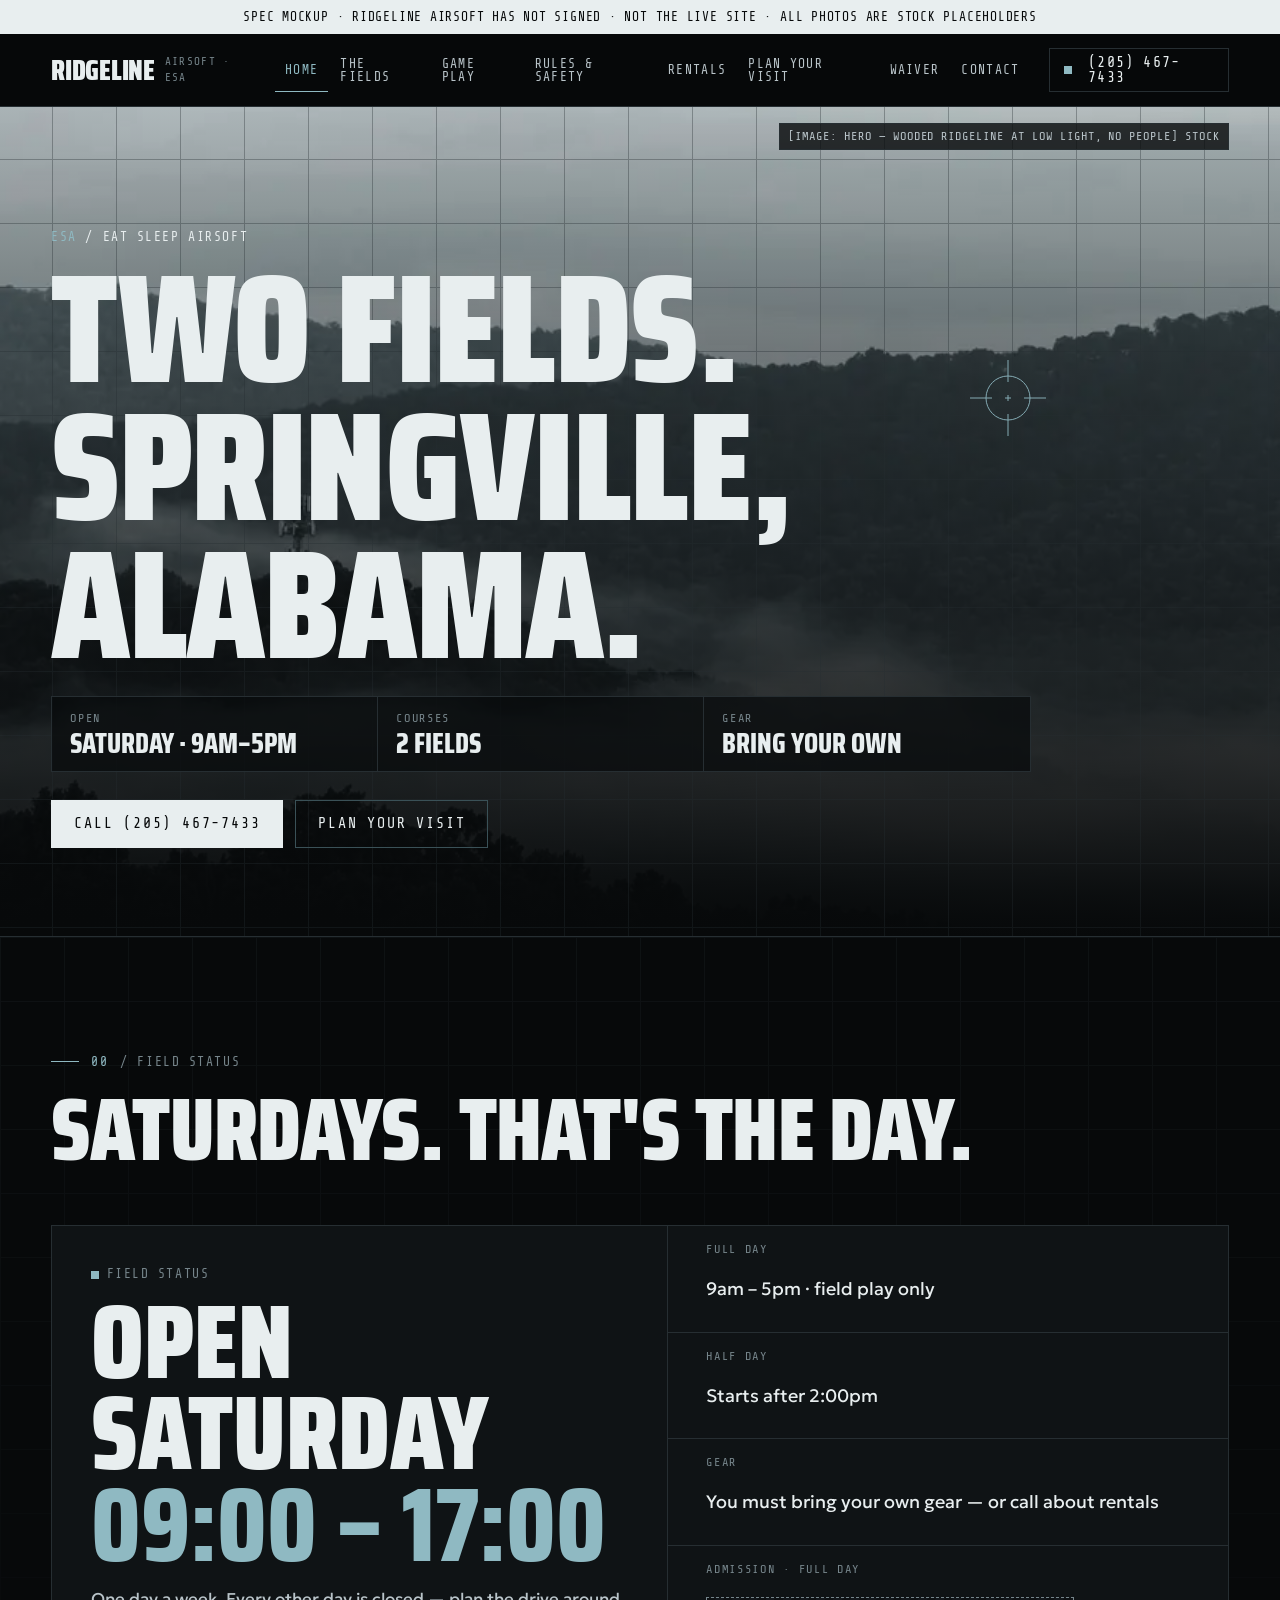
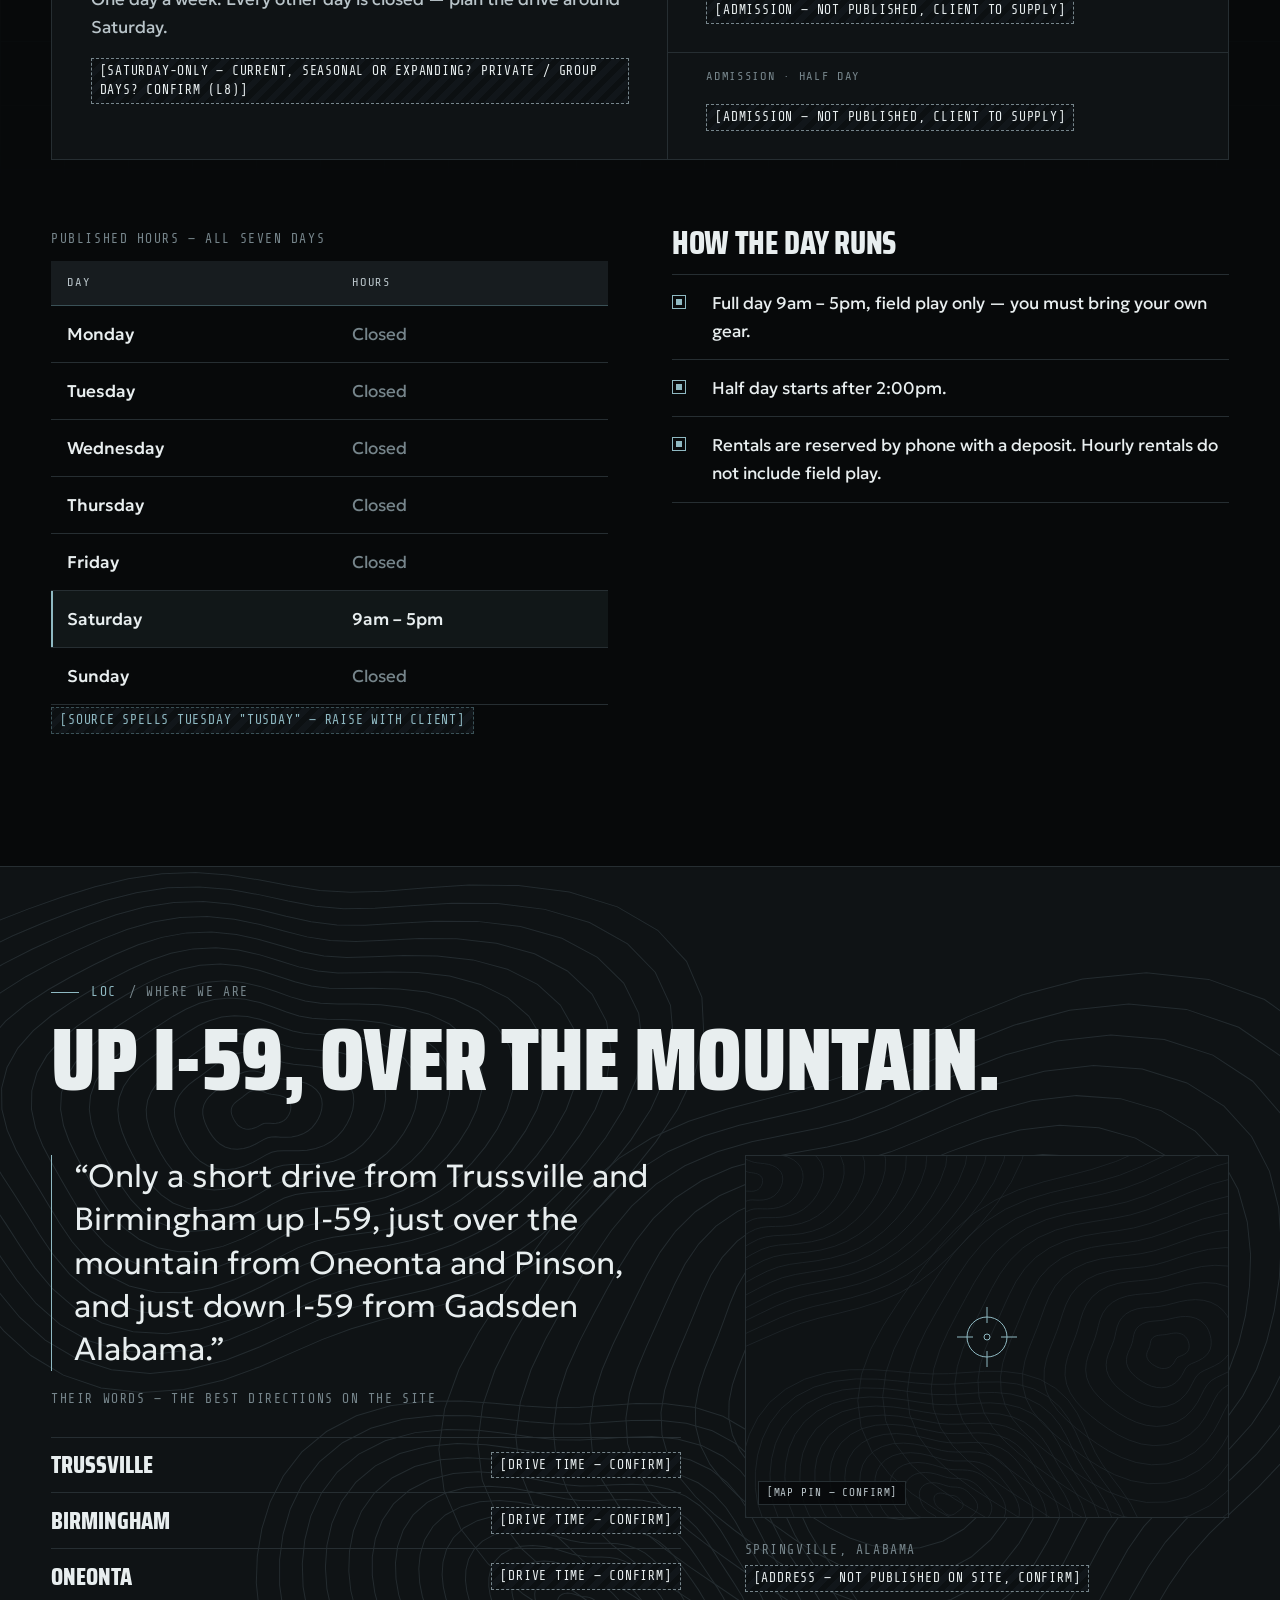
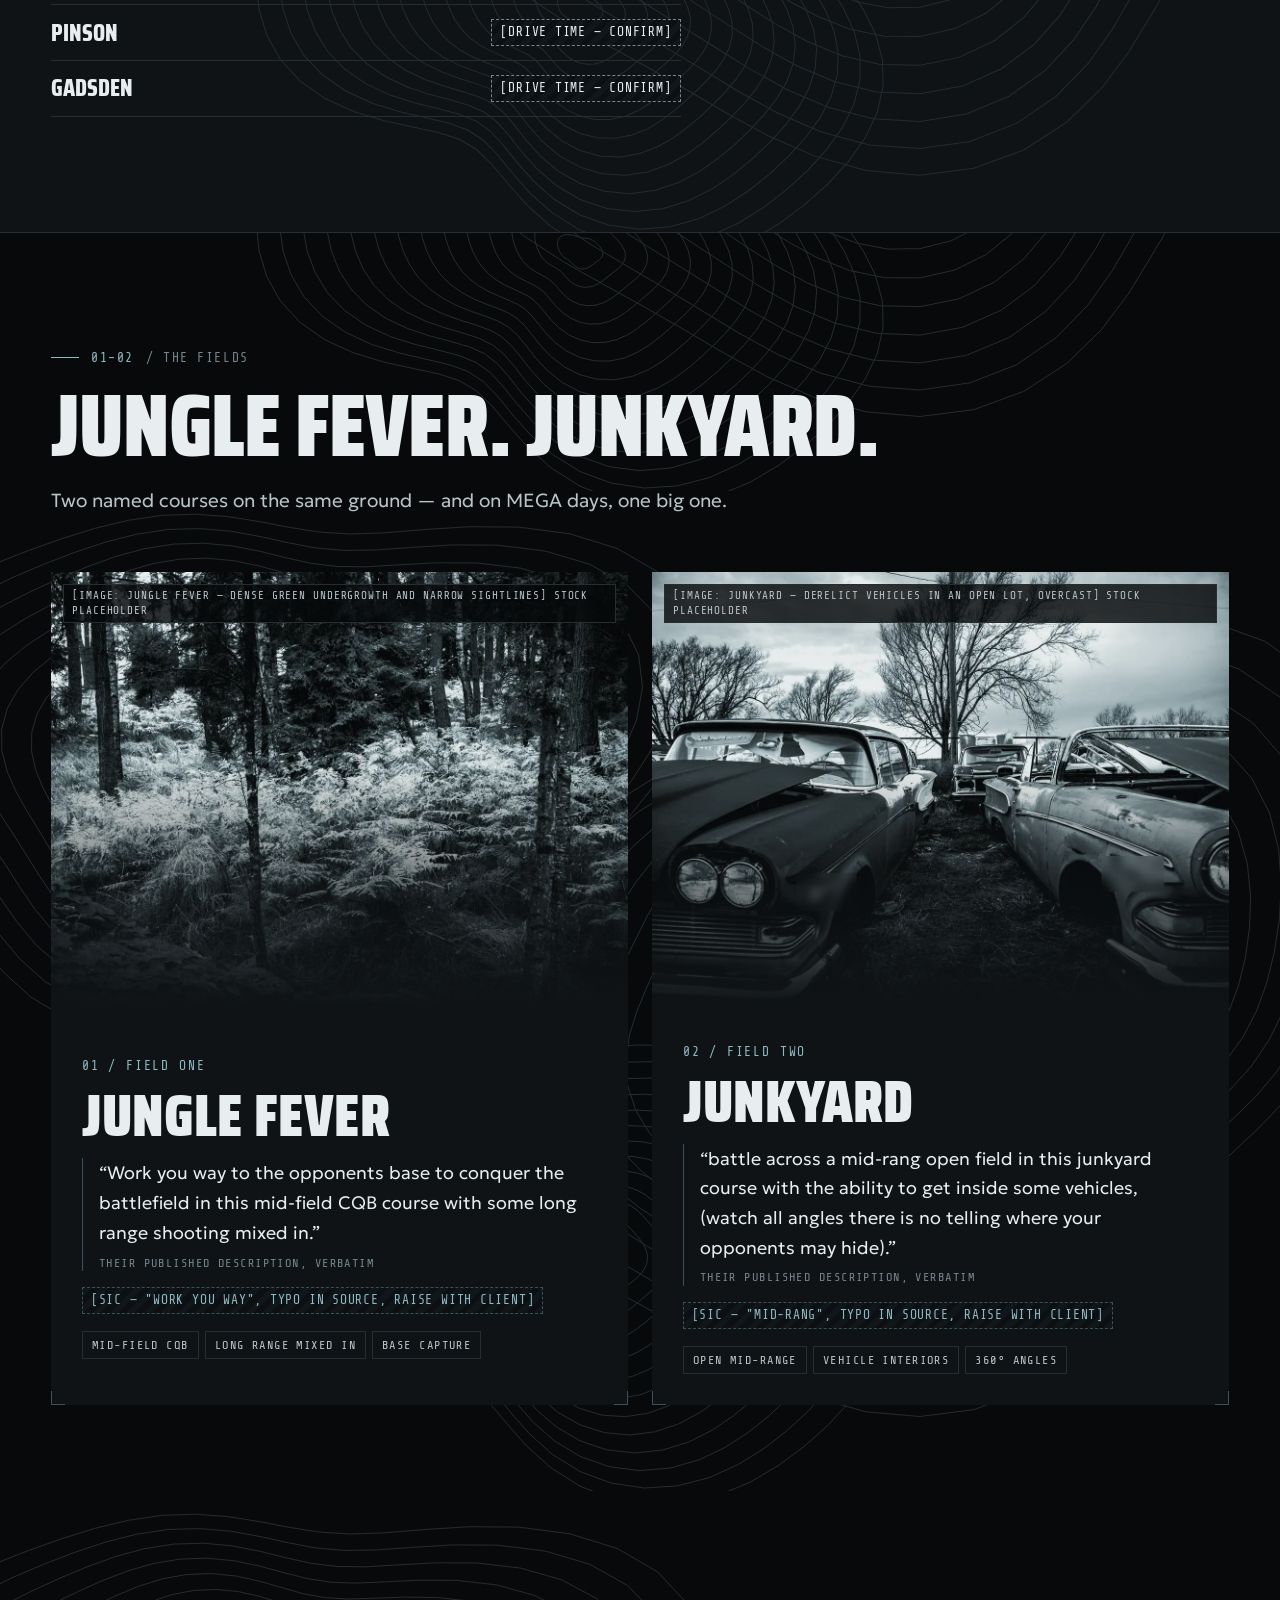
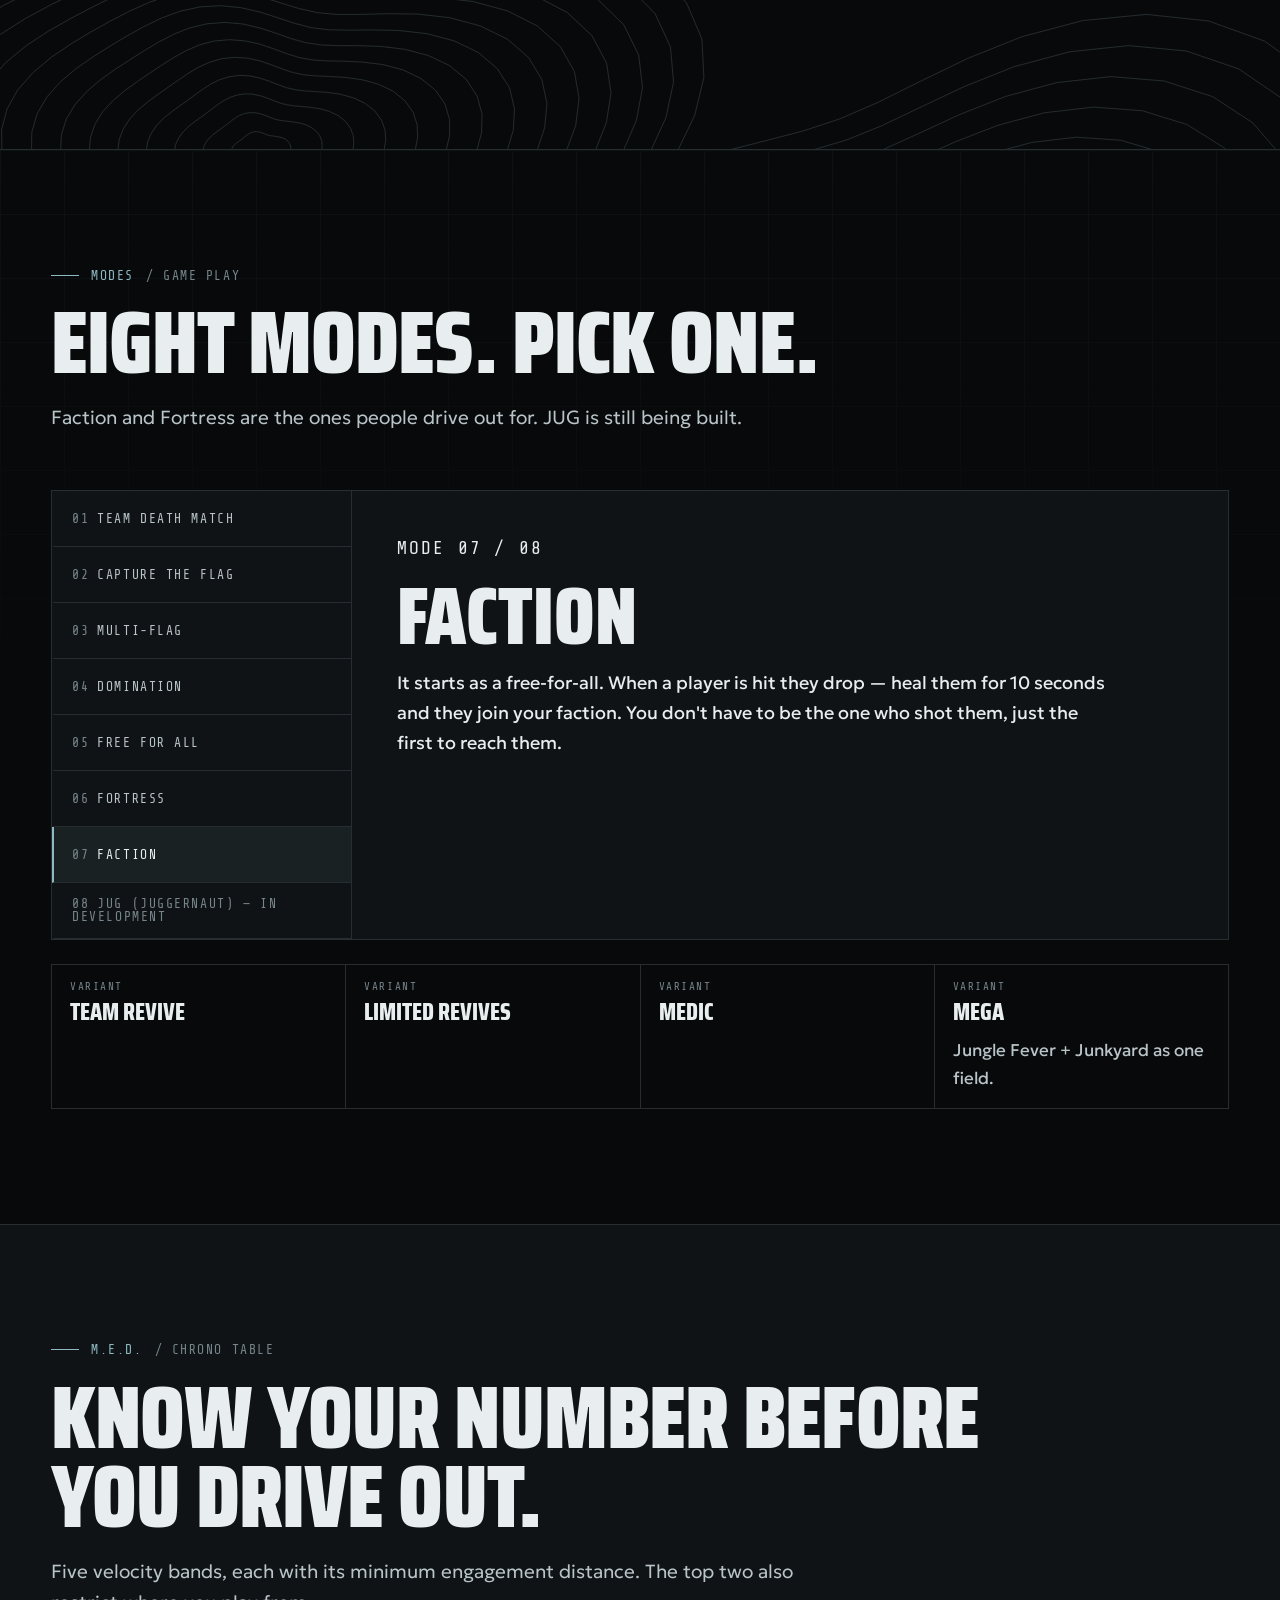
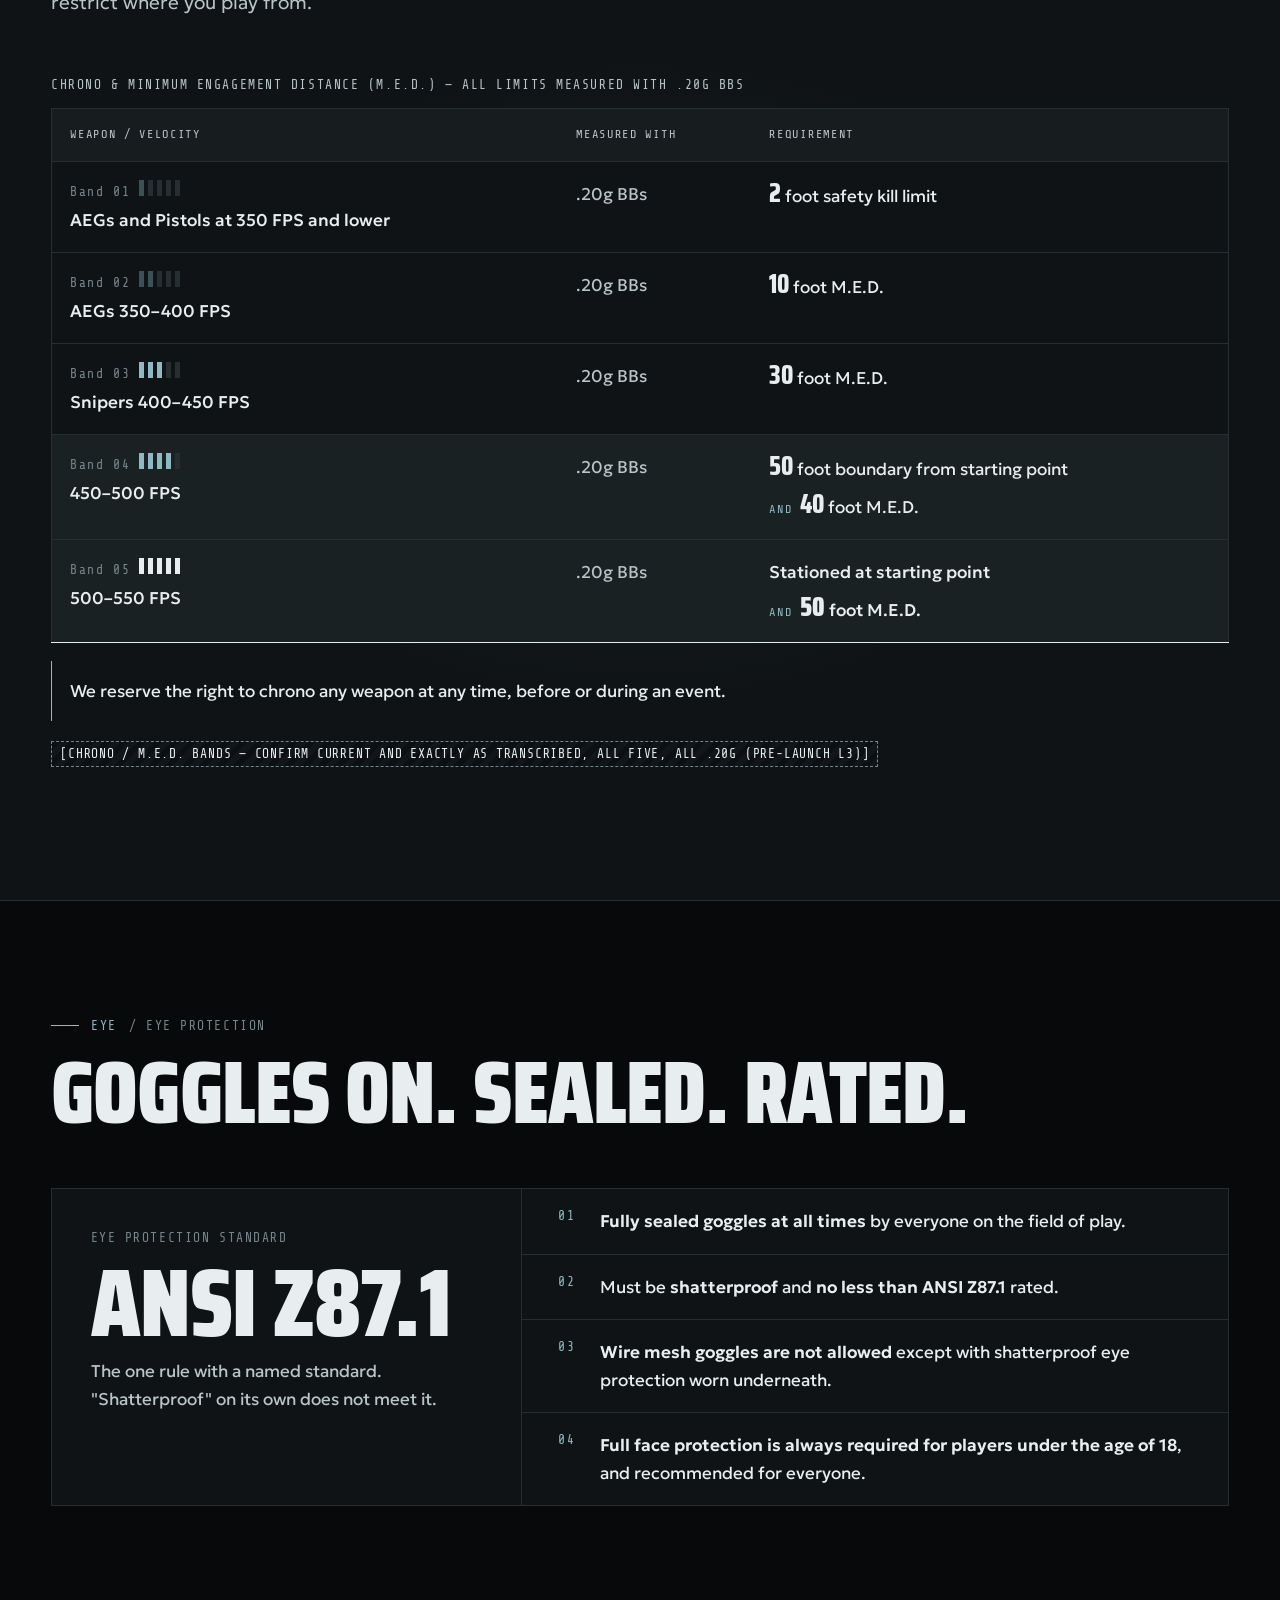
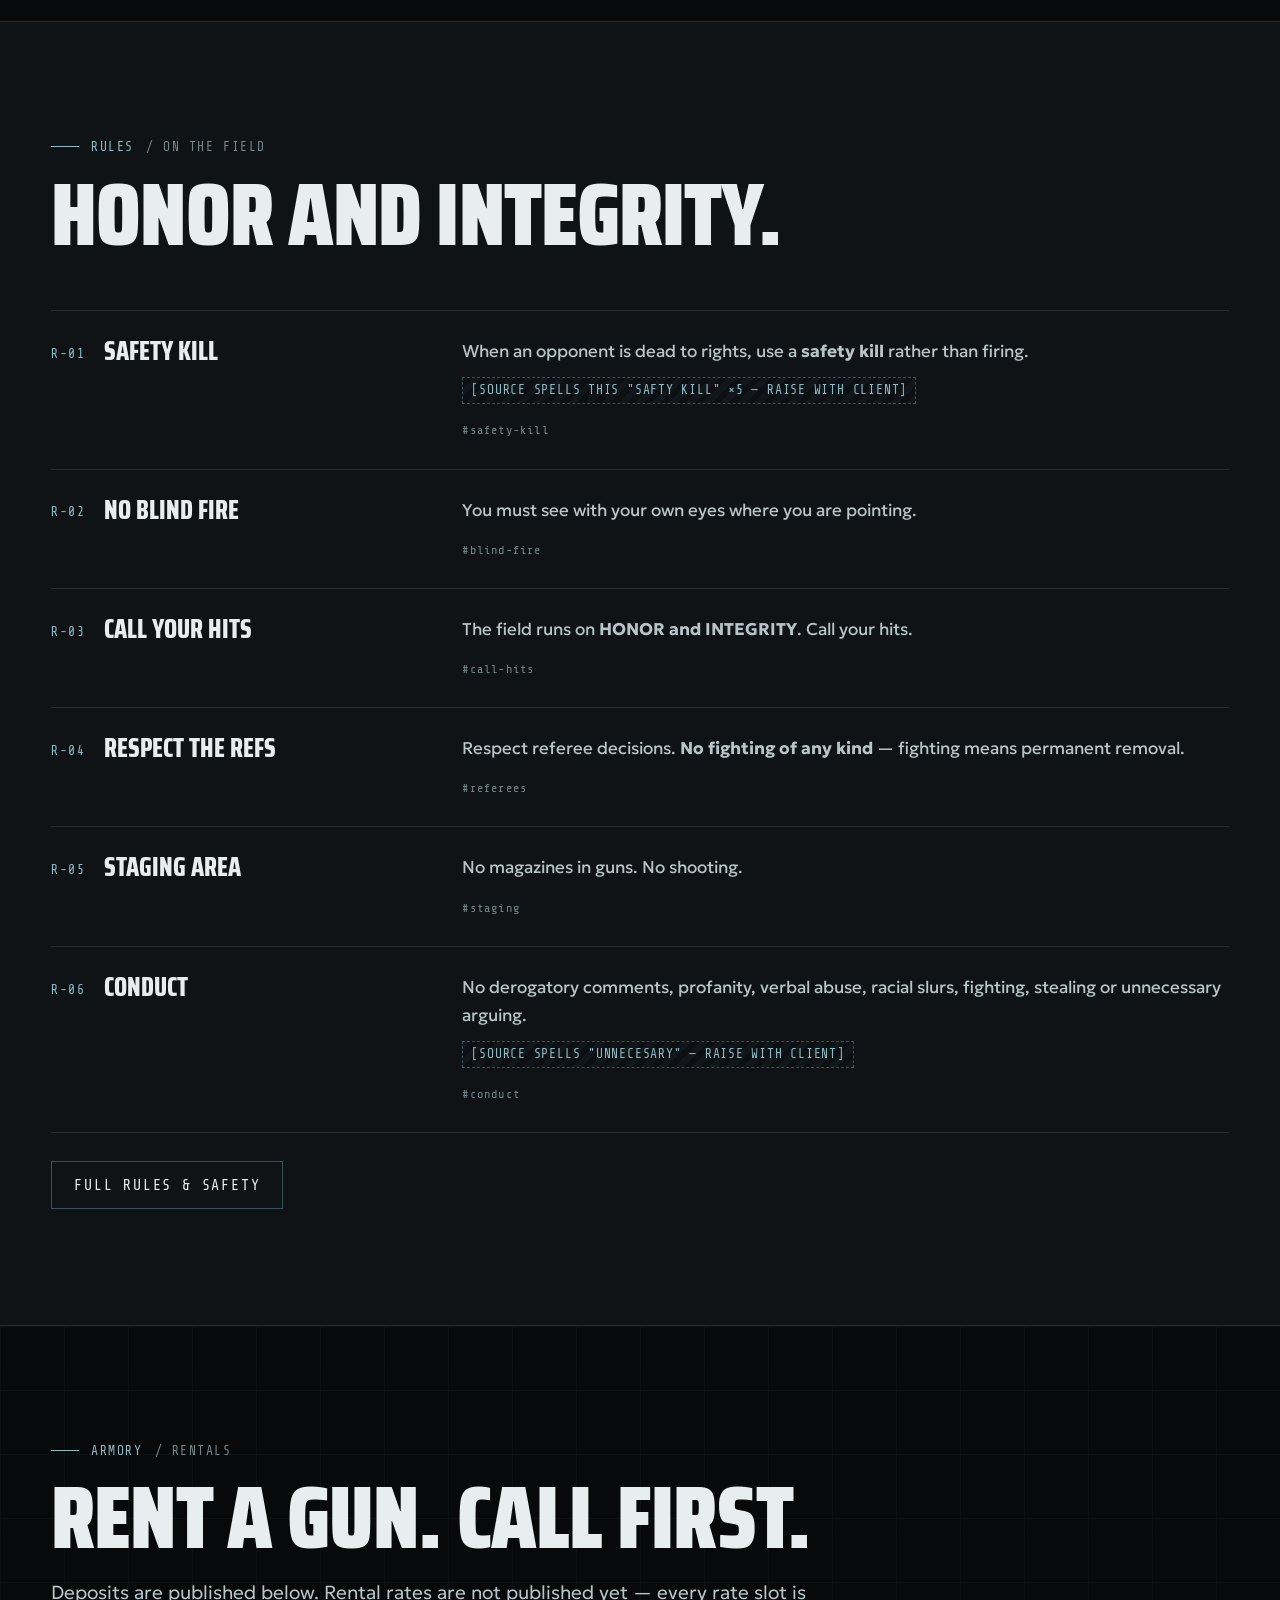
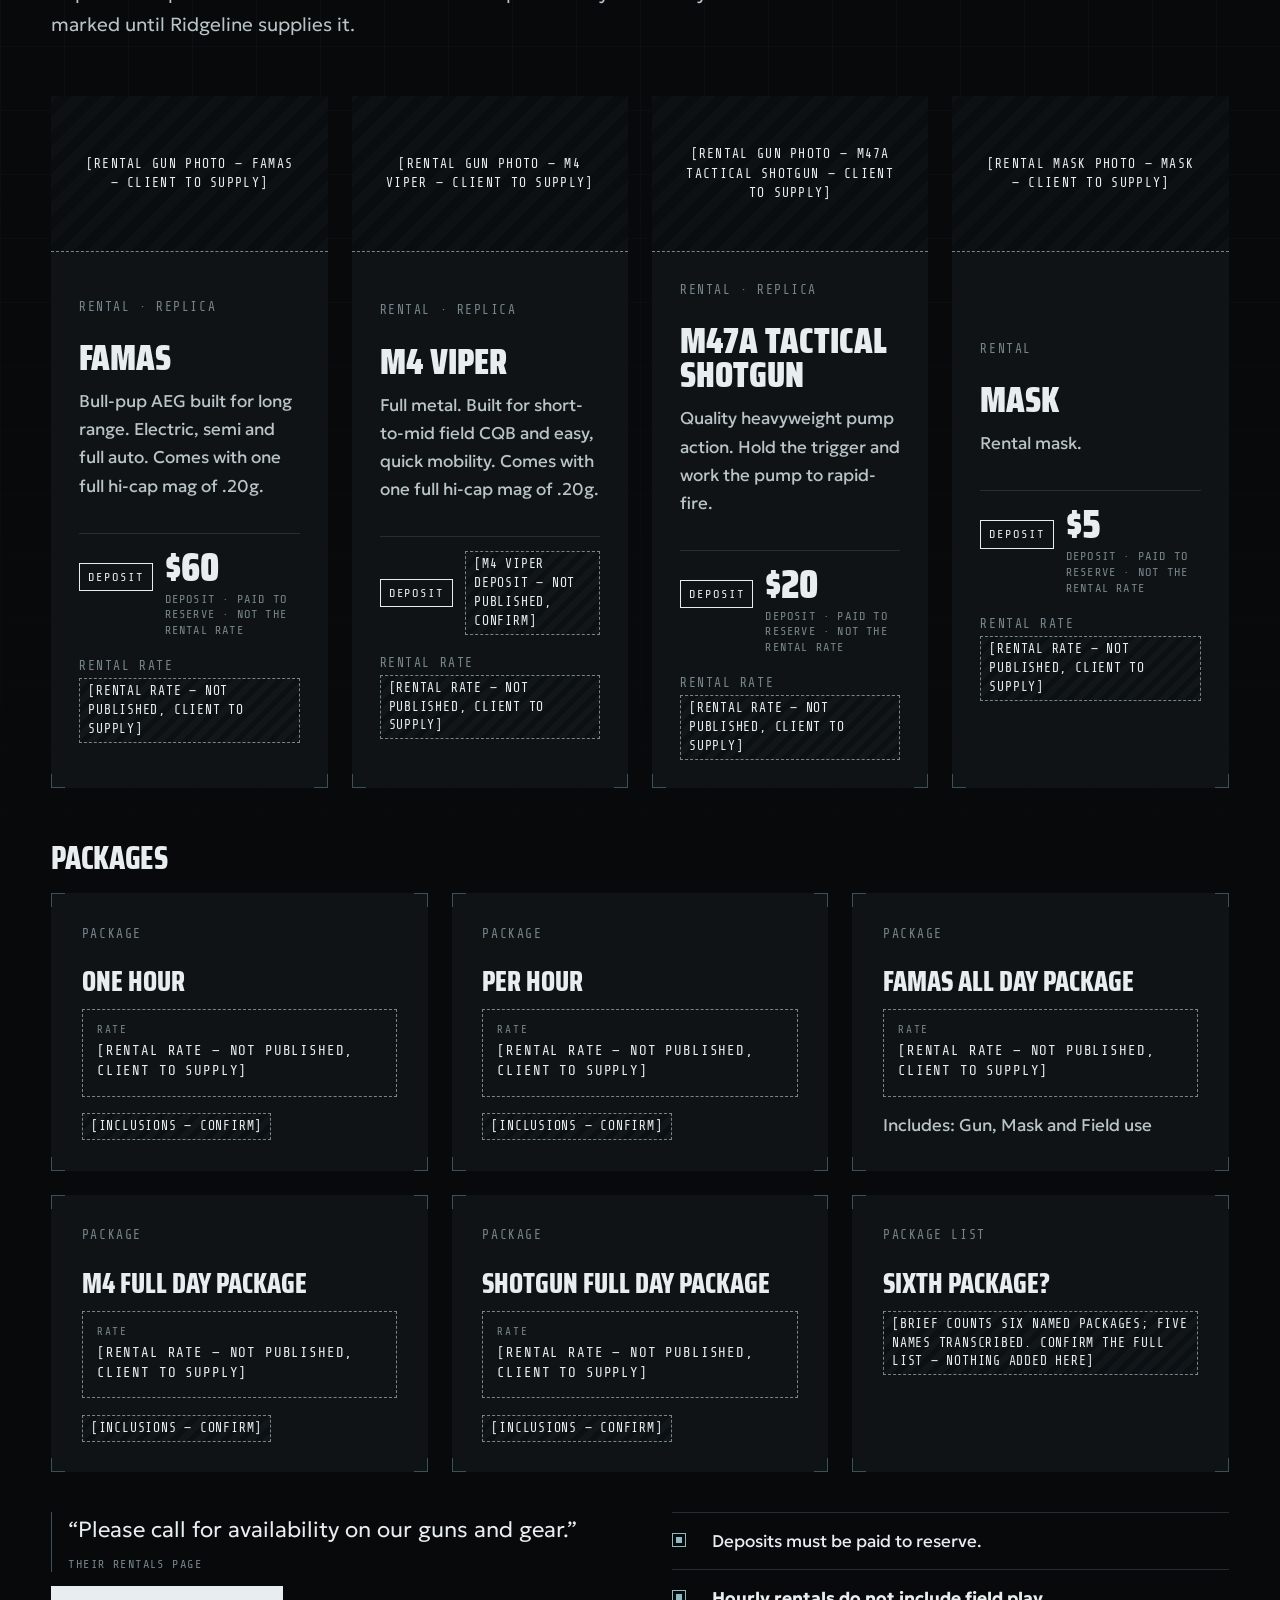
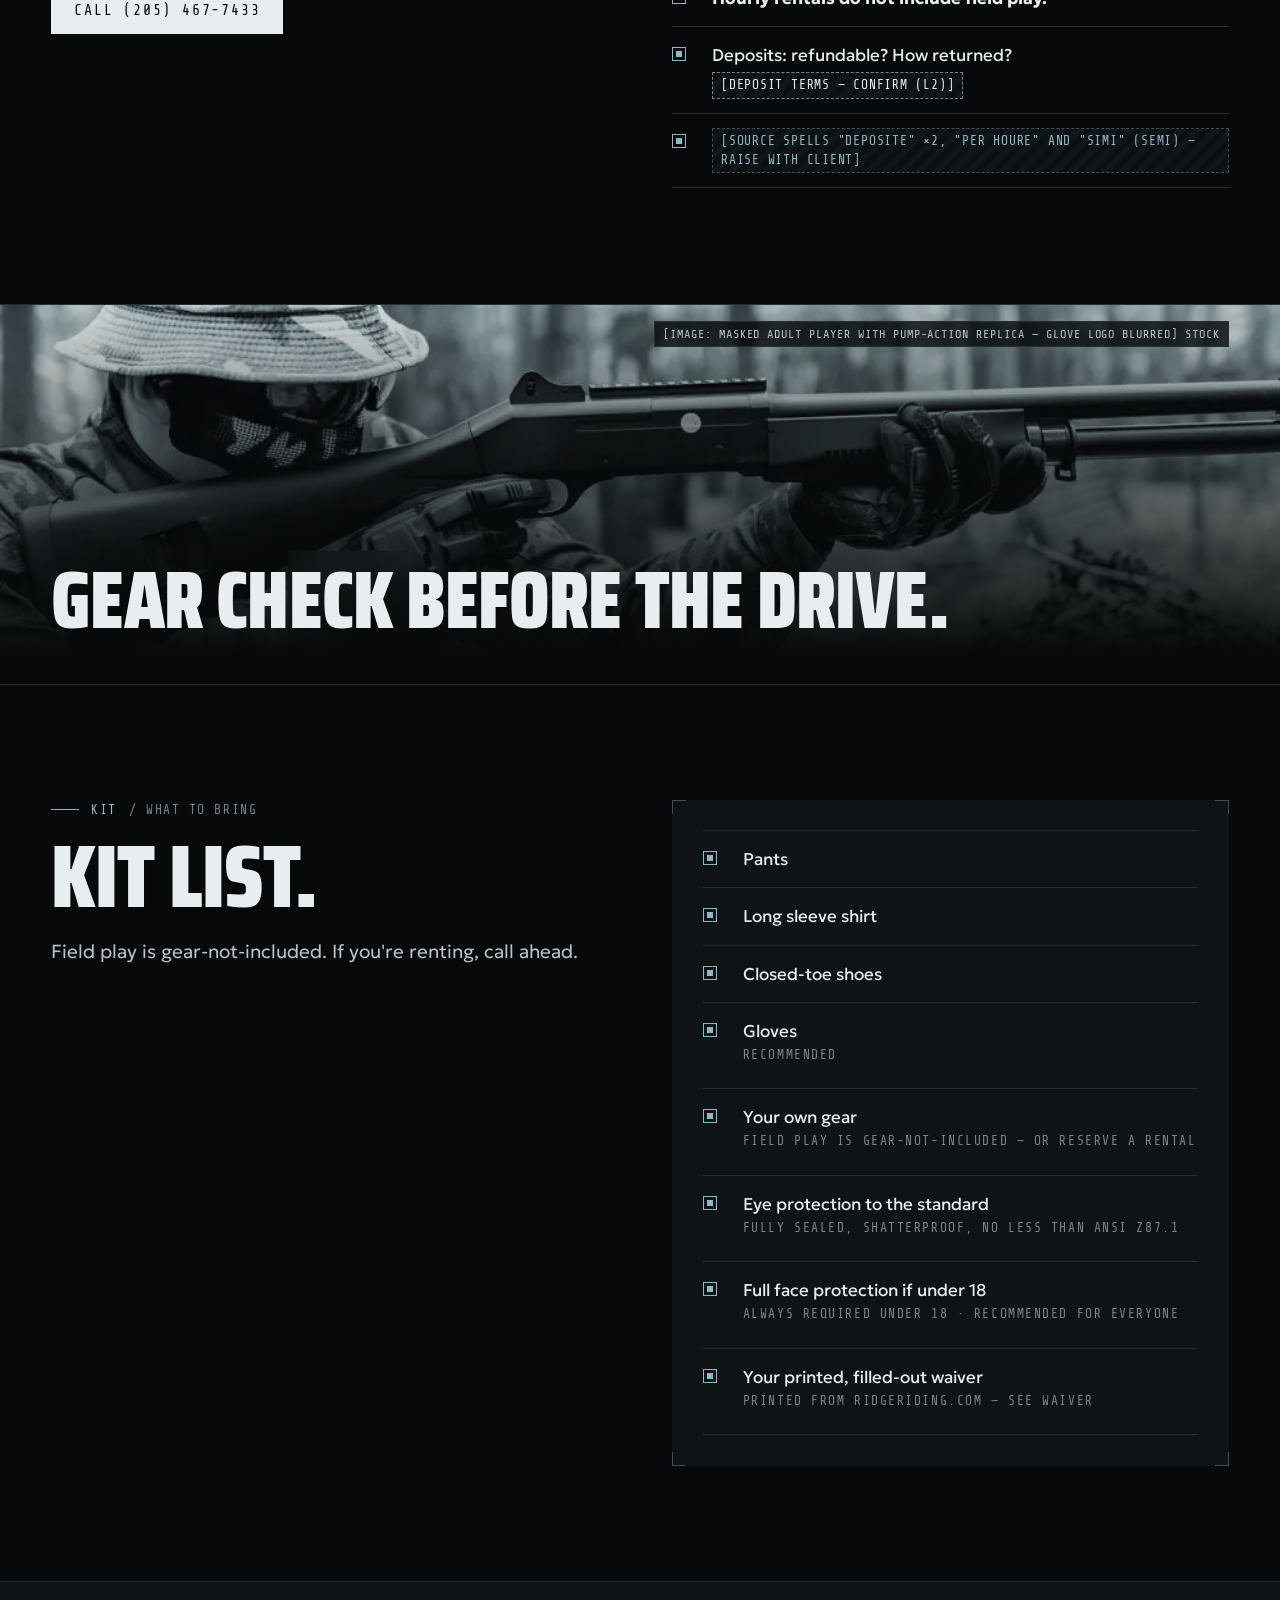
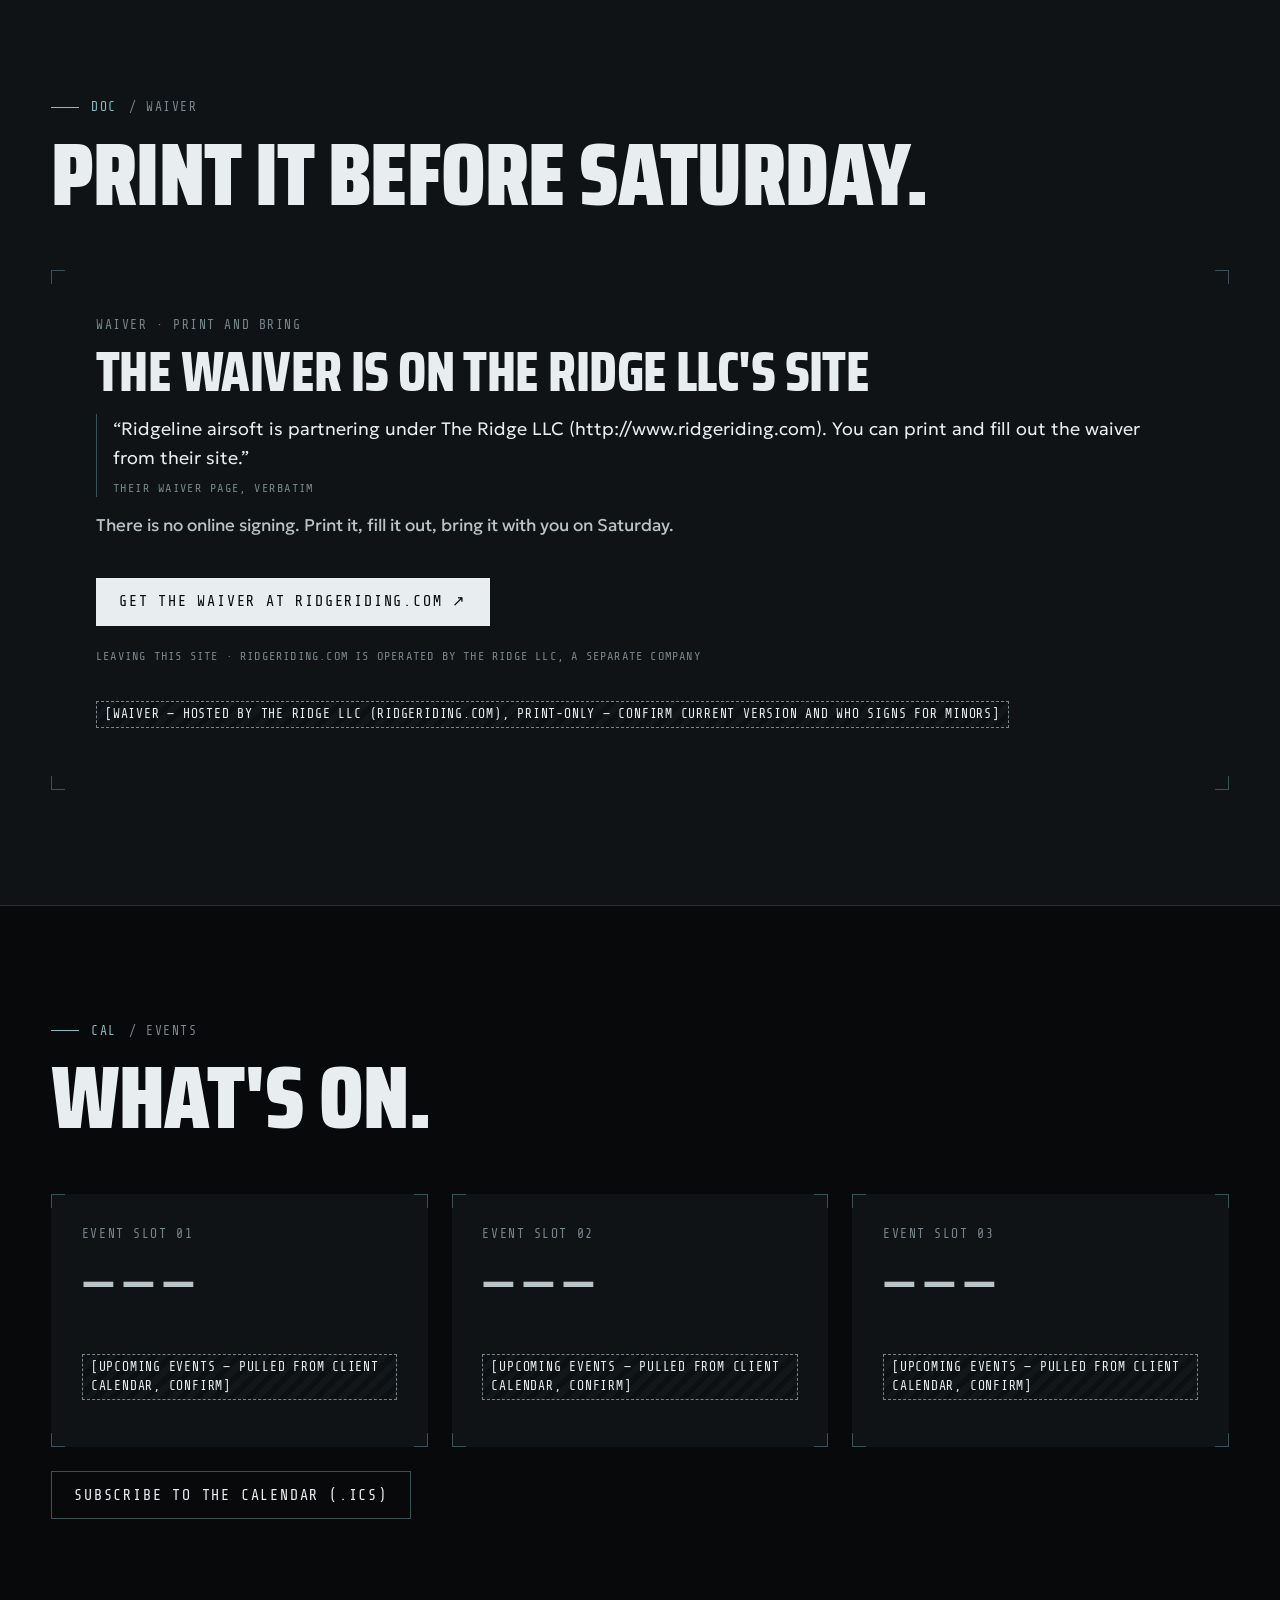
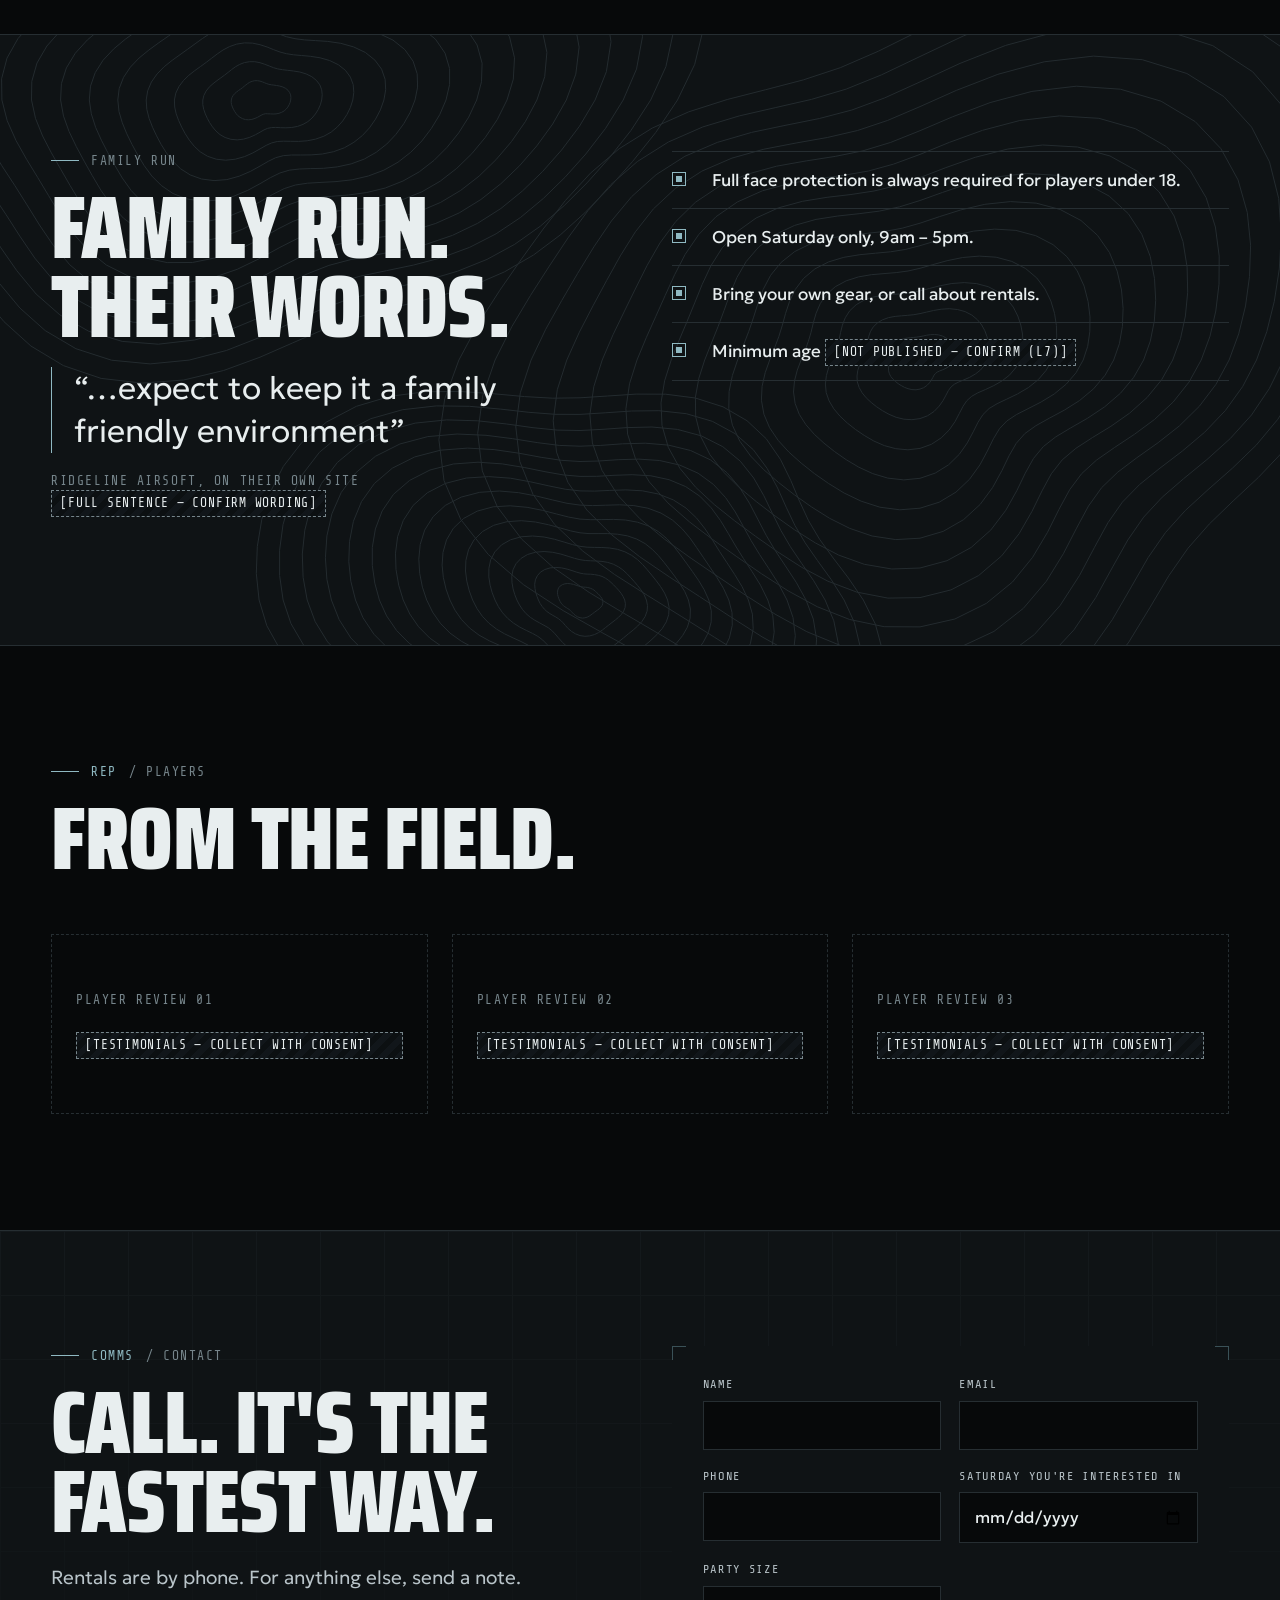
==== index.html @ 370eb12a "Publish spec mockup preview (site files only)" ====
<!doctype html>
<html lang="en">
<head>
<meta charset="utf-8">
<meta name="viewport" content="width=device-width, initial-scale=1">
<title>Ridgeline Airsoft | Outdoor Airsoft Field in Springville, AL — near Trussville, Birmingham &amp; Gadsden</title>
<meta name="description" content="Two outdoor airsoft fields in Springville, Alabama — Jungle Fever and Junkyard. Open Saturdays 9am–5pm. Bring your own gear or call about rentals.">
<meta name="robots" content="noindex, nofollow">
<meta name="theme-color" content="#07090A">
<link rel="icon" href="assets/favicon.svg" type="image/svg+xml">
<link rel="preconnect" href="https://fonts.googleapis.com">
<link rel="preconnect" href="https://fonts.gstatic.com" crossorigin>
<link href="https://fonts.googleapis.com/css2?family=Geologica:wght@300;400;500;600&family=Saira+Condensed:wght@800;900&family=Share+Tech+Mono&display=swap" rel="stylesheet">
<link rel="stylesheet" href="styles.css">
<script type="application/ld+json">{"@context":"https://schema.org","@type":"SportsActivityLocation","name":"Ridgeline Airsoft","slogan":"Eat Sleep Airsoft","telephone":"+1-205-467-7433","address":{"@type":"PostalAddress","addressLocality":"Springville","addressRegion":"AL","addressCountry":"US"},"openingHoursSpecification":[{"@type":"OpeningHoursSpecification","dayOfWeek":"Saturday","opens":"09:00","closes":"17:00"}]}</script>
</head>
<body>
<a class="skip" href="#main">Skip to content</a>
<div class="mock-ribbon">Spec mockup · Ridgeline Airsoft has not signed · not the live site · all photos are stock placeholders</div>
<header class="site-head">
  <div class="wrap">
    <a class="brand" href="index.html" aria-label="Ridgeline Airsoft home"><span class="display">Ridgeline</span><span class="mono">Airsoft · ESA</span></a>
    <button class="menu-btn" aria-expanded="false" aria-controls="site-nav">Menu</button>
    <nav class="nav" id="site-nav" aria-label="Main">
      <ul><li><a href="index.html" aria-current="page">Home</a></li><li><a href="fields.html">The Fields</a></li><li><a href="game-play.html">Game Play</a></li><li><a href="rules.html">Rules &amp; Safety</a></li><li><a href="rentals.html">Rentals</a></li><li><a href="plan-your-visit.html">Plan Your Visit</a></li><li><a href="waiver.html">Waiver</a></li><li><a href="contact.html">Contact</a></li></ul>
    </nav>
    <a class="head-call" href="tel:+12054677433"><span class="pulse-dot" aria-hidden="true"></span>(205) 467-7433</a>
  </div>
</header>
<main id="main">

<section class="hero" aria-labelledby="hero-h">
  <picture>
    <source media="(max-width: 699px)" srcset="assets/img/PLACEHOLDER-hero-ridgeline-mobile.webp" width="900" height="1200">
    <img src="assets/img/PLACEHOLDER-hero-ridgeline.webp" alt="Forested ridgelines layered in low fog, graded cold and near-monochrome" width="1920" height="1080" fetchpriority="high">
  </picture>
  <div class="grid-overlay" aria-hidden="true"></div>
  <svg class="reticle" viewBox="0 0 84 84" aria-hidden="true" fill="none" stroke="currentColor" stroke-width="1"><circle cx="42" cy="42" r="22"/><path d="M42 4v22M42 58v22M4 42h22M58 42h22"/><path d="M42 39v6M39 42h6"/></svg>
  <span class="img-label">[IMAGE: hero — wooded ridgeline at low light, no people] stock</span>
  <div class="wrap hero-inner">
    <p class="mono tagline"><b>ESA</b> / Eat Sleep Airsoft</p>
    <h1 class="display" id="hero-h">Two fields. Springville, Alabama.</h1>
    <div class="hud-strip">
      <div><span class="k">Open</span><span class="v">Saturday · 9am–5pm</span></div>
      <div><span class="k">Courses</span><span class="v"><span data-count="2" class="rv">2</span> fields</span></div>
      <div><span class="k">Gear</span><span class="v">Bring your own</span></div>
    </div>
    <div class="btn-row">
      <a class="btn btn--primary" href="tel:+12054677433">Call (205) 467-7433</a>
      <a class="btn btn--ghost" href="plan-your-visit.html">Plan your visit</a>
    </div>
  </div>
</section>

<section class="section section--grid" aria-labelledby="status-h">
  <div class="wrap">
    <div class="sec-head"><p class="eyebrow"><b>00</b> / Field status</p><h2 class="display" id="status-h">Saturdays. That's the day.</h2></div>
    <div class="status brk rv">
  <div class="status-main">
    <p class="mono"><span class="pulse-dot" aria-hidden="true"></span>Field status</p>
    <p class="open">Open Saturday <span>09:00 – 17:00</span></p>
    <p>One day a week. Every other day is closed — plan the drive around Saturday.</p>
    <p><span class="flag ">[SATURDAY-ONLY — CURRENT, SEASONAL OR EXPANDING? PRIVATE / GROUP DAYS? CONFIRM (L8)]</span></p>
  </div>
  <ul class="status-facts">
    <li><span class="k">Full day</span><span class="v">9am – 5pm · field play only</span></li>
    <li><span class="k">Half day</span><span class="v">Starts after 2:00pm</span></li>
    <li><span class="k">Gear</span><span class="v">You must bring your own gear — or call about rentals</span></li>
    <li><span class="k">Admission · full day</span><span class="v"><span class="flag ">[ADMISSION — NOT PUBLISHED, CLIENT TO SUPPLY]</span></span></li>
    <li><span class="k">Admission · half day</span><span class="v"><span class="flag ">[ADMISSION — NOT PUBLISHED, CLIENT TO SUPPLY]</span></span></li>
  </ul>
</div>
    <div class="rule-draw rv" style="margin-top:40px"></div>
    <div class="split"><div><table class="dtable hours">
  <caption>Published hours — all seven days</caption>
  <thead><tr><th scope="col">Day</th><th scope="col">Hours</th></tr></thead>
  <tbody><tr class=""><th scope="row">Monday</th><td class="closed">Closed</td></tr><tr class=""><th scope="row">Tuesday</th><td class="closed">Closed</td></tr><tr class=""><th scope="row">Wednesday</th><td class="closed">Closed</td></tr><tr class=""><th scope="row">Thursday</th><td class="closed">Closed</td></tr><tr class=""><th scope="row">Friday</th><td class="closed">Closed</td></tr><tr class="is-open"><th scope="row">Saturday</th><td class="is-open">9am – 5pm</td></tr><tr class=""><th scope="row">Sunday</th><td class="closed">Closed</td></tr></tbody>
</table><p><span class="flag flag--sic">[SOURCE SPELLS TUESDAY "TUSDAY" — RAISE WITH CLIENT]</span></p></div><div><h3 class="display" style="font-size:2rem">How the day runs</h3><ul class="checklist"><li><span>Full day 9am – 5pm, field play only — you must bring your own gear.</span></li><li><span>Half day starts after 2:00pm.</span></li><li><span>Rentals are reserved by phone with a deposit. Hourly rentals do not include field play.</span></li></ul></div></div>
  </div>
</section>

<section class="section section--panel section--topo" aria-labelledby="where-h">
  <div class="wrap">
    <div class="sec-head"><p class="eyebrow"><b>LOC</b> / Where we are</p><h2 class="display" id="where-h">Up I-59, over the mountain.</h2></div>
    <div class="split split--wide-left">
  <div>
    <blockquote class="big-quote">“Only a short drive from Trussville and Birmingham up I-59, just over the mountain from Oneonta and Pinson, and just down I-59 from Gadsden Alabama.”</blockquote>
    <p class="mono">Their words — the best directions on the site</p>
    <ul class="loc-list" style="margin-top:28px"><li><span class="town">Trussville</span><span class="flag ">[DRIVE TIME — CONFIRM]</span></li><li><span class="town">Birmingham</span><span class="flag ">[DRIVE TIME — CONFIRM]</span></li><li><span class="town">Oneonta</span><span class="flag ">[DRIVE TIME — CONFIRM]</span></li><li><span class="town">Pinson</span><span class="flag ">[DRIVE TIME — CONFIRM]</span></li><li><span class="town">Gadsden</span><span class="flag ">[DRIVE TIME — CONFIRM]</span></li></ul>
  </div>
  <div>
    <div class="map-frame brk"><svg class="pin" viewBox="0 0 64 64" aria-hidden="true" fill="none" stroke="currentColor" stroke-width="1"><circle cx="32" cy="32" r="20"/><circle cx="32" cy="32" r="3"/><path d="M32 2v16M32 46v16M2 32h16M46 32h16"/></svg><span class="ph-cap" style="top:auto;bottom:12px">[MAP PIN — CONFIRM]</span></div>
    <p style="margin-top:16px"><span class="mono">Springville, Alabama</span><br><span class="flag ">[ADDRESS — NOT PUBLISHED ON SITE, CONFIRM]</span></p>
    
  </div>
</div>
  </div>
</section>

<section class="section section--topo" aria-labelledby="fields-h">
  <div class="wrap">
    <div class="sec-head"><p class="eyebrow"><b>01–02</b> / The fields</p><h2 class="display" id="fields-h">Jungle Fever. Junkyard.</h2><p class="lede">Two named courses on the same ground — and on MEGA days, one big one.</p></div>
    <div class="mosaic"><a class="field-card brk rv" href="fields.html#jungle-fever">
  <figure><img src="assets/img/PLACEHOLDER-field-jungle-fever.webp" alt="Dense fern undergrowth between pine trunks, graded cold and near-monochrome" width="1200" height="900" loading="lazy"><figcaption>[IMAGE: jungle fever — dense green undergrowth and narrow sightlines] stock placeholder</figcaption></figure>
  <div class="body">
    <span class="fno">01 / FIELD ONE</span>
    <h3>Jungle Fever</h3>
    <blockquote class="quote">“Work you way to the opponents base to conquer the battlefield in this mid-field CQB course with some long range shooting mixed in.”<cite>Their published description, verbatim</cite></blockquote>
    <p><span class="flag flag--sic">[SIC — "Work you way", TYPO IN SOURCE, RAISE WITH CLIENT]</span></p>
    <ul class="tags"><li>Mid-field CQB</li><li>Long range mixed in</li><li>Base capture</li></ul>
  </div>
</a><a class="field-card brk rv" href="fields.html#junkyard">
  <figure><img src="assets/img/PLACEHOLDER-field-junkyard.webp" alt="Two derelict 1950s sedans facing each other in long grass under an overcast sky" width="1200" height="900" loading="lazy"><figcaption>[IMAGE: junkyard — derelict vehicles in an open lot, overcast] stock placeholder</figcaption></figure>
  <div class="body">
    <span class="fno">02 / FIELD TWO</span>
    <h3>Junkyard</h3>
    <blockquote class="quote">“battle across a mid-rang open field in this junkyard course with the ability to get inside some vehicles, (watch all angles there is no telling where your opponents may hide).”<cite>Their published description, verbatim</cite></blockquote>
    <p><span class="flag flag--sic">[SIC — "mid-rang", TYPO IN SOURCE, RAISE WITH CLIENT]</span></p>
    <ul class="tags"><li>Open mid-range</li><li>Vehicle interiors</li><li>360° angles</li></ul>
  </div>
</a><div class="mega brk panel rv">
  <span class="display" aria-hidden="true">01 + 02</span>
  <div><p class="mono">Variant · MEGA</p><h3 class="display" style="margin:0 0 8px">MEGA</h3><p style="margin:0;color:var(--bone)">Jungle Fever and Junkyard combined into a single field.</p></div>
  <a class="btn btn--ghost" href="game-play.html#mega">How MEGA runs</a>
</div></div>
  </div>
</section>

<section class="section section--grid" aria-labelledby="modes-h">
  <div class="wrap">
    <div class="sec-head"><p class="eyebrow"><b>MODES</b> / Game play</p><h2 class="display" id="modes-h">Eight modes. Pick one.</h2><p class="lede">Faction and Fortress are the ones people drive out for. JUG is still being built.</p></div>
    <div class="selector brk rv" data-selector>
  <div class="sel-list" role="tablist" aria-label="Game modes"><button role="tab" id="home-modes-tab-tdm" aria-controls="home-modes-tdm" aria-selected="true" data-hash="tdm"><span class="n">01</span>Team Death Match</button><button role="tab" id="home-modes-tab-ctf" aria-controls="home-modes-ctf" aria-selected="false" data-hash="ctf"><span class="n">02</span>Capture the Flag</button><button role="tab" id="home-modes-tab-multi-flag" aria-controls="home-modes-multi-flag" aria-selected="false" data-hash="multi-flag"><span class="n">03</span>Multi-Flag</button><button role="tab" id="home-modes-tab-domination" aria-controls="home-modes-domination" aria-selected="false" data-hash="domination"><span class="n">04</span>Domination</button><button role="tab" id="home-modes-tab-ffa" aria-controls="home-modes-ffa" aria-selected="false" data-hash="ffa"><span class="n">05</span>Free For All</button><button role="tab" id="home-modes-tab-fortress" aria-controls="home-modes-fortress" aria-selected="false" data-hash="fortress"><span class="n">06</span>Fortress</button><button role="tab" id="home-modes-tab-faction" aria-controls="home-modes-faction" aria-selected="false" data-hash="faction" data-default><span class="n">07</span>Faction</button><button role="tab" id="home-modes-tab-jug" aria-controls="home-modes-jug" aria-selected="false" data-hash="jug" class="is-dev"><span class="n">08</span>JUG (Juggernaut) — in development</button></div>
  <div class="sel-panel" role="tabpanel" id="home-modes-tdm" aria-labelledby="home-modes-tab-tdm" tabindex="0">
  <div><p class="mono">Mode 01 / 08</p><h3>Team Death Match</h3><p><span class="flag ">[TEAM DEATH MATCH — RULES SUMMARY NOT PUBLISHED, CONFIRM]</span></p></div>
</div><div class="sel-panel" role="tabpanel" id="home-modes-ctf" aria-labelledby="home-modes-tab-ctf" tabindex="0" hidden>
  <div><p class="mono">Mode 02 / 08</p><h3>Capture the Flag</h3><p><span class="flag ">[CAPTURE THE FLAG — RULES SUMMARY NOT PUBLISHED, CONFIRM]</span></p></div>
</div><div class="sel-panel" role="tabpanel" id="home-modes-multi-flag" aria-labelledby="home-modes-tab-multi-flag" tabindex="0" hidden>
  <div><p class="mono">Mode 03 / 08</p><h3>Multi-Flag</h3><p>Five flags. First to three wins. Flags are taken one at a time.</p></div>
</div><div class="sel-panel" role="tabpanel" id="home-modes-domination" aria-labelledby="home-modes-tab-domination" tabindex="0" hidden>
  <div><p class="mono">Mode 04 / 08</p><h3>Domination</h3><p><span class="flag ">[DOMINATION — RULES SUMMARY NOT PUBLISHED, CONFIRM]</span></p></div>
</div><div class="sel-panel" role="tabpanel" id="home-modes-ffa" aria-labelledby="home-modes-tab-ffa" tabindex="0" hidden>
  <div><p class="mono">Mode 05 / 08</p><h3>Free For All</h3><p><span class="flag ">[FREE FOR ALL — RULES SUMMARY NOT PUBLISHED, CONFIRM]</span></p></div>
</div><div class="sel-panel" role="tabpanel" id="home-modes-fortress" aria-labelledby="home-modes-tab-fortress" tabindex="0" hidden>
  <div><p class="mono">Mode 06 / 08</p><h3>Fortress</h3><p>One team defends a fort on a timer with a set number of revives. The attackers have unlimited revives.</p></div>
</div><div class="sel-panel" role="tabpanel" id="home-modes-faction" aria-labelledby="home-modes-tab-faction" tabindex="0" hidden>
  <div><p class="mono">Mode 07 / 08</p><h3>Faction</h3><p>It starts as a free-for-all. When a player is hit they drop — heal them for 10 seconds and they join your faction. You don't have to be the one who shot them, just the first to reach them.</p></div>
</div><div class="sel-panel is-dev" role="tabpanel" id="home-modes-jug" aria-labelledby="home-modes-tab-jug" tabindex="0" hidden>
  <div><p class="mono">Mode 08 / 08</p><h3>JUG (Juggernaut)</h3><p><span class="dev-badge">In development</span></p><p>Juggernaut is listed by the field as <strong>"in the works"</strong>. It is not a live mode yet.</p><p><span class="flag ">[JUG RULES + LAUNCH DATE — CONFIRM WHEN IT GOES LIVE]</span></p></div>
</div>
</div>
<ul class="variants" aria-label="Variants"><li id="team-revive"><span class="k">Variant</span><span class="v">Team Revive</span></li><li id="limited-revives"><span class="k">Variant</span><span class="v">Limited Revives</span></li><li id="medic"><span class="k">Variant</span><span class="v">Medic</span></li><li id="mega"><span class="k">Variant</span><span class="v">MEGA</span><p style="margin:8px 0 0">Jungle Fever + Junkyard as one field.</p></li></ul>
  </div>
</section>

<section class="section section--panel" aria-labelledby="chrono-h" id="chrono">
  <div class="wrap">
    <div class="sec-head"><p class="eyebrow"><b>M.E.D.</b> / Chrono table</p><h2 class="display" id="chrono-h">Know your number before you drive out.</h2><p class="lede">Five velocity bands, each with its minimum engagement distance. The top two also restrict where you play from.</p></div>
    <div class="chrono-wrap">
<table class="chrono rv" id="chrono-table">
  <caption>Chrono &amp; minimum engagement distance (M.E.D.) — all limits measured with .20g BBs</caption>
  <thead><tr><th scope="col">Weapon / velocity</th><th scope="col">Measured with</th><th scope="col">Requirement</th></tr></thead>
  <tbody>
<tr class="band-1">
  <th scope="row"><span class="band-no">Band 01 <span class="ticks" aria-hidden="true"><i></i><i></i><i></i><i></i><i></i></span></span>AEGs and Pistols at 350 FPS and lower</th>
  <td data-label="BB weight">.20g BBs</td>
  <td data-label="Requirement"><span class="cond"><span class="dist" data-count="2">2</span> foot safety kill limit</span></td>
</tr>
<tr class="band-2">
  <th scope="row"><span class="band-no">Band 02 <span class="ticks" aria-hidden="true"><i></i><i></i><i></i><i></i><i></i></span></span>AEGs 350–400 FPS</th>
  <td data-label="BB weight">.20g BBs</td>
  <td data-label="Requirement"><span class="cond"><span class="dist" data-count="10">10</span> foot M.E.D.</span></td>
</tr>
<tr class="band-3">
  <th scope="row"><span class="band-no">Band 03 <span class="ticks" aria-hidden="true"><i></i><i></i><i></i><i></i><i></i></span></span>Snipers 400–450 FPS</th>
  <td data-label="BB weight">.20g BBs</td>
  <td data-label="Requirement"><span class="cond"><span class="dist" data-count="30">30</span> foot M.E.D.</span></td>
</tr>
<tr class="band-4">
  <th scope="row"><span class="band-no">Band 04 <span class="ticks" aria-hidden="true"><i></i><i></i><i></i><i></i><i></i></span></span>450–500 FPS</th>
  <td data-label="BB weight">.20g BBs</td>
  <td data-label="Requirement"><span class="cond"><span class="dist" data-count="50">50</span> foot boundary from starting point</span><span class="cond"><span class="and">And</span><span class="dist" data-count="40">40</span> foot M.E.D.</span></td>
</tr>
<tr class="band-5">
  <th scope="row"><span class="band-no">Band 05 <span class="ticks" aria-hidden="true"><i></i><i></i><i></i><i></i><i></i></span></span>500–550 FPS</th>
  <td data-label="BB weight">.20g BBs</td>
  <td data-label="Requirement"><span class="cond">Stationed at starting point</span><span class="cond"><span class="and">And</span><span class="dist" data-count="50">50</span> foot M.E.D.</span></td>
</tr>
  </tbody>
</table>
<p class="chrono-note">We reserve the right to chrono any weapon at any time, before or during an event.</p>
<p><span class="flag ">[CHRONO / M.E.D. BANDS — CONFIRM CURRENT AND EXACTLY AS TRANSCRIBED, ALL FIVE, ALL .20g (PRE-LAUNCH L3)]</span></p>
</div>
  </div>
</section>

<section class="section" aria-labelledby="eye-h">
  <div class="wrap">
    <div class="sec-head"><p class="eyebrow"><b>EYE</b> / Eye protection</p><h2 class="display" id="eye-h">Goggles on. Sealed. Rated.</h2></div>
    <div class="eyepro brk rv" id="eye-protection">
  <div class="eyepro-std">
    <p class="mono">Eye protection standard</p>
    <p class="std">ANSI Z87.1</p>
    <p>The one rule with a named standard. "Shatterproof" on its own does not meet it.</p>
  </div>
  <ol><li><strong>Fully sealed goggles at all times</strong> by everyone on the field of play.</li><li>Must be <strong>shatterproof</strong> and <strong>no less than ANSI Z87.1</strong> rated.</li><li><strong>Wire mesh goggles are not allowed</strong> except with shatterproof eye protection worn underneath.</li><li><strong>Full face protection is always required for players under the age of 18</strong>, and recommended for everyone.</li></ol>
</div>
  </div>
</section>

<section class="section section--panel" aria-labelledby="rules-h">
  <div class="wrap">
    <div class="sec-head"><p class="eyebrow"><b>RULES</b> / On the field</p><h2 class="display" id="rules-h">Honor and integrity.</h2></div>
    <ol class="rules"><li id="safety-kill"><h3>Safety kill</h3><div><p>When an opponent is dead to rights, use a <strong>safety kill</strong> rather than firing.</p><p><span class="flag flag--sic">[SOURCE SPELLS THIS "SAFTY KILL" ×5 — RAISE WITH CLIENT]</span></p><a class="anchor" href="rules.html#safety-kill">#safety-kill</a></div></li><li id="blind-fire"><h3>No blind fire</h3><div><p>You must see with your own eyes where you are pointing.</p><a class="anchor" href="rules.html#blind-fire">#blind-fire</a></div></li><li id="call-hits"><h3>Call your hits</h3><div><p>The field runs on <strong>HONOR and INTEGRITY</strong>. Call your hits.</p><a class="anchor" href="rules.html#call-hits">#call-hits</a></div></li><li id="referees"><h3>Respect the refs</h3><div><p>Respect referee decisions. <strong>No fighting of any kind</strong> — fighting means permanent removal.</p><a class="anchor" href="rules.html#referees">#referees</a></div></li><li id="staging"><h3>Staging area</h3><div><p>No magazines in guns. No shooting.</p><a class="anchor" href="rules.html#staging">#staging</a></div></li><li id="conduct"><h3>Conduct</h3><div><p>No derogatory comments, profanity, verbal abuse, racial slurs, fighting, stealing or unnecessary arguing.</p><p><span class="flag flag--sic">[SOURCE SPELLS "UNNECESARY" — RAISE WITH CLIENT]</span></p><a class="anchor" href="rules.html#conduct">#conduct</a></div></li></ol>
    <div class="btn-row" style="margin-top:28px"><a class="btn btn--ghost" href="rules.html">Full rules &amp; safety</a></div>
  </div>
</section>

<section class="section section--grid" aria-labelledby="rent-h" id="rentals">
  <div class="wrap">
    <div class="sec-head"><p class="eyebrow"><b>ARMORY</b> / Rentals</p><h2 class="display" id="rent-h">Rent a gun. Call first.</h2><p class="lede">Deposits are published below. Rental rates are not published yet — every rate slot is marked until Ridgeline supplies it.</p></div>
    <div class="grid grid--4"><article class="gun brk rv" id="famas">
  <div class="ph-frame"><span>[RENTAL GUN PHOTO — FAMAS — CLIENT TO SUPPLY]</span></div>
  <div class="body">
    <p class="mono">Rental · replica</p>
    <h3>FAMAS</h3>
    <p>Bull-pup AEG built for long range. Electric, semi and full auto. Comes with one full hi-cap mag of .20g.</p>
    <div class="deposit"><span class="k">Deposit</span><span class="v">$60<small>Deposit · paid to reserve · not the rental rate</small></span></div>
    <p style="margin:0"><span class="mono">Rental rate</span><br><span class="flag ">[RENTAL RATE — NOT PUBLISHED, CLIENT TO SUPPLY]</span></p>
  </div>
</article><article class="gun brk rv" id="m4-viper">
  <div class="ph-frame"><span>[RENTAL GUN PHOTO — M4 VIPER — CLIENT TO SUPPLY]</span></div>
  <div class="body">
    <p class="mono">Rental · replica</p>
    <h3>M4 Viper</h3>
    <p>Full metal. Built for short-to-mid field CQB and easy, quick mobility. Comes with one full hi-cap mag of .20g.</p>
    <div class="deposit"><span class="k">Deposit</span><span class="v" style="font-size:1rem"><span class="flag ">[M4 VIPER DEPOSIT — NOT PUBLISHED, CONFIRM]</span></span></div>
    <p style="margin:0"><span class="mono">Rental rate</span><br><span class="flag ">[RENTAL RATE — NOT PUBLISHED, CLIENT TO SUPPLY]</span></p>
  </div>
</article><article class="gun brk rv" id="m47a">
  <div class="ph-frame"><span>[RENTAL GUN PHOTO — M47A TACTICAL SHOTGUN — CLIENT TO SUPPLY]</span></div>
  <div class="body">
    <p class="mono">Rental · replica</p>
    <h3>M47A Tactical Shotgun</h3>
    <p>Quality heavyweight pump action. Hold the trigger and work the pump to rapid-fire.</p>
    <div class="deposit"><span class="k">Deposit</span><span class="v">$20<small>Deposit · paid to reserve · not the rental rate</small></span></div>
    <p style="margin:0"><span class="mono">Rental rate</span><br><span class="flag ">[RENTAL RATE — NOT PUBLISHED, CLIENT TO SUPPLY]</span></p>
  </div>
</article><article class="gun brk rv" id="mask">
  <div class="ph-frame"><span>[RENTAL MASK PHOTO — MASK — CLIENT TO SUPPLY]</span></div>
  <div class="body">
    <p class="mono">Rental</p>
    <h3>Mask</h3>
    <p>Rental mask.</p>
    <div class="deposit"><span class="k">Deposit</span><span class="v">$5<small>Deposit · paid to reserve · not the rental rate</small></span></div>
    <p style="margin:0"><span class="mono">Rental rate</span><br><span class="flag ">[RENTAL RATE — NOT PUBLISHED, CLIENT TO SUPPLY]</span></p>
  </div>
</article></div>
    <h3 class="display" style="font-size:2rem;margin:56px 0 20px">Packages</h3>
    <div class="grid grid--3"><article class="pkg card brk rv">
  <p class="mono">Package</p>
  <h3 class="pname">One Hour</h3>
  <div class="rate"><span class="k">Rate</span><span class="flag">[RENTAL RATE — NOT PUBLISHED, CLIENT TO SUPPLY]</span></div>
  <p style="margin:0"><span class="flag ">[INCLUSIONS — CONFIRM]</span></p>
</article><article class="pkg card brk rv">
  <p class="mono">Package</p>
  <h3 class="pname">Per Hour</h3>
  <div class="rate"><span class="k">Rate</span><span class="flag">[RENTAL RATE — NOT PUBLISHED, CLIENT TO SUPPLY]</span></div>
  <p style="margin:0"><span class="flag ">[INCLUSIONS — CONFIRM]</span></p>
</article><article class="pkg card brk rv">
  <p class="mono">Package</p>
  <h3 class="pname">FAMAS All Day Package</h3>
  <div class="rate"><span class="k">Rate</span><span class="flag">[RENTAL RATE — NOT PUBLISHED, CLIENT TO SUPPLY]</span></div>
  <p style="margin:0">Includes: Gun, Mask and Field use</p>
</article><article class="pkg card brk rv">
  <p class="mono">Package</p>
  <h3 class="pname">M4 Full Day Package</h3>
  <div class="rate"><span class="k">Rate</span><span class="flag">[RENTAL RATE — NOT PUBLISHED, CLIENT TO SUPPLY]</span></div>
  <p style="margin:0"><span class="flag ">[INCLUSIONS — CONFIRM]</span></p>
</article><article class="pkg card brk rv">
  <p class="mono">Package</p>
  <h3 class="pname">Shotgun Full Day Package</h3>
  <div class="rate"><span class="k">Rate</span><span class="flag">[RENTAL RATE — NOT PUBLISHED, CLIENT TO SUPPLY]</span></div>
  <p style="margin:0"><span class="flag ">[INCLUSIONS — CONFIRM]</span></p>
</article><article class="pkg card brk rv">
  <p class="mono">Package list</p>
  <h3 class="pname">Sixth package?</h3>
  <p style="margin:0"><span class="flag ">[BRIEF COUNTS SIX NAMED PACKAGES; FIVE NAMES TRANSCRIBED. CONFIRM THE FULL LIST — NOTHING ADDED HERE]</span></p>
</article></div>
    <div class="split" style="margin-top:40px">
  <div>
    <blockquote class="quote" style="font-size:1.375rem">“Please call for availability on our guns and gear.”<cite>Their rentals page</cite></blockquote>
    <div class="btn-row"><a class="btn btn--primary" href="tel:+12054677433">Call (205) 467-7433</a></div>
  </div>
  <ul class="checklist">
    <li><span>Deposits must be paid to reserve.</span></li>
    <li><span><strong>Hourly rentals do not include field play.</strong></span></li>
    <li><span>Deposits: refundable? How returned? <span class="flag ">[DEPOSIT TERMS — CONFIRM (L2)]</span></span></li>
    <li><span><span class="flag flag--sic">[SOURCE SPELLS "DEPOSITE" ×2, "PER HOURE" AND "SIMI" (SEMI) — RAISE WITH CLIENT]</span></span></li>
  </ul>
</div>
  </div>
</section>

<div class="photo-band" role="img" aria-label="Masked adult player aiming a pump-action replica shotgun in autumn woods">
  <img src="assets/img/PLACEHOLDER-player-shotgun.webp" alt="" width="1000" height="662" loading="lazy">
  <span class="img-label">[IMAGE: masked adult player with pump-action replica — glove logo blurred] stock</span>
  <div class="wrap"><p class="display" style="font-size:clamp(2.4rem,7vw,5rem);margin:0">Gear check before the drive.</p></div>
</div>

<section class="section" aria-labelledby="bring-h">
  <div class="wrap split">
    <div><p class="eyebrow"><b>KIT</b> / What to bring</p><h2 class="display" id="bring-h">Kit list.</h2><p class="lede">Field play is gear-not-included. If you're renting, call ahead.</p></div>
    <div class="brk panel card rv"><ul class="checklist"><li><span>Pants</span></li><li><span>Long sleeve shirt</span></li><li><span>Closed-toe shoes</span></li><li><span>Gloves<span class=mono>Recommended</span></span></li><li><span>Your own gear<span class=mono>Field play is gear-not-included — or reserve a rental</span></span></li><li><span>Eye protection to the standard<span class=mono>Fully sealed, shatterproof, no less than ANSI Z87.1</span></span></li><li><span>Full face protection if under 18<span class=mono>Always required under 18 · recommended for everyone</span></span></li><li><span>Your printed, filled-out waiver<span class=mono>Printed from ridgeriding.com — see Waiver</span></span></li></ul></div>
  </div>
</section>

<section class="section section--panel" aria-labelledby="waiver-h">
  <div class="wrap">
    <div class="sec-head"><p class="eyebrow"><b>DOC</b> / Waiver</p><h2 class="display" id="waiver-h">Print it before Saturday.</h2></div>
    <div class="waiver-panel brk rv">
  <div>
    <p class="mono">Waiver · print and bring</p>
    <h3 class="display" style="font-size:clamp(2.2rem,5vw,3.5rem);margin:6px 0 16px">The waiver is on The Ridge LLC's site</h3>
    <blockquote class="quote">“Ridgeline airsoft is partnering under The Ridge LLC (http://www.ridgeriding.com). You can print and fill out the waiver from their site.”<cite>Their waiver page, verbatim</cite></blockquote>
    <p>There is no online signing. Print it, fill it out, bring it with you on Saturday.</p>
  </div>
  <div class="btn-row">
    <a class="btn btn--primary" href="http://www.ridgeriding.com" target="_blank" rel="noopener noreferrer">Get the waiver at ridgeriding.com <span aria-hidden="true">↗</span><span class="sr-only">(opens a different company's website in a new tab)</span></a>
  </div>
  <p class="ext-note">Leaving this site · ridgeriding.com is operated by The Ridge LLC, a separate company</p>
  <p><span class="flag ">[WAIVER — HOSTED BY THE RIDGE LLC (ridgeriding.com), PRINT-ONLY — CONFIRM CURRENT VERSION AND WHO SIGNS FOR MINORS]</span></p>
</div>
  </div>
</section>

<section class="section" aria-labelledby="events-h">
  <div class="wrap">
    <div class="sec-head"><p class="eyebrow"><b>CAL</b> / Events</p><h2 class="display" id="events-h">What's on.</h2></div>
    <div class="grid grid--3"><article class="event-card card brk rv">
  <p class="mono">Event slot 01</p>
  <p class="date">— — —</p>
  <p><span class="flag ">[UPCOMING EVENTS — PULLED FROM CLIENT CALENDAR, CONFIRM]</span></p>
</article><article class="event-card card brk rv">
  <p class="mono">Event slot 02</p>
  <p class="date">— — —</p>
  <p><span class="flag ">[UPCOMING EVENTS — PULLED FROM CLIENT CALENDAR, CONFIRM]</span></p>
</article><article class="event-card card brk rv">
  <p class="mono">Event slot 03</p>
  <p class="date">— — —</p>
  <p><span class="flag ">[UPCOMING EVENTS — PULLED FROM CLIENT CALENDAR, CONFIRM]</span></p>
</article></div>
<div class="btn-row" style="margin-top:24px"><a class="btn btn--ghost" href="events.html#subscribe">Subscribe to the calendar (.ics)</a></div>
  </div>
</section>

<section class="section section--panel section--topo" aria-labelledby="family-h">
  <div class="wrap"><div class="split">
  <div>
    <p class="eyebrow">Family run</p>
    <h2 class="display" id="family-h">Family run. Their words.</h2>
    <blockquote class="big-quote">“…expect to keep it a family friendly environment”</blockquote>
    <p class="mono">Ridgeline Airsoft, on their own site <span class="flag ">[FULL SENTENCE — CONFIRM WORDING]</span></p>
  </div>
  <ul class="checklist">
    <li><span>Full face protection is always required for players under 18.</span></li>
    <li><span>Open Saturday only, 9am – 5pm.</span></li>
    <li><span>Bring your own gear, or call about rentals.</span></li>
    <li><span>Minimum age <span class="flag ">[NOT PUBLISHED — CONFIRM (L7)]</span></span></li>
  </ul>
</div></div>
</section>

<section class="section" aria-labelledby="testi-h">
  <div class="wrap">
    <div class="sec-head"><p class="eyebrow"><b>REP</b> / Players</p><h2 class="display" id="testi-h">From the field.</h2></div>
    <div class="grid grid--3"><div class="testi"><p class="mono">Player review 01</p><span class="flag ">[TESTIMONIALS — COLLECT WITH CONSENT]</span></div><div class="testi"><p class="mono">Player review 02</p><span class="flag ">[TESTIMONIALS — COLLECT WITH CONSENT]</span></div><div class="testi"><p class="mono">Player review 03</p><span class="flag ">[TESTIMONIALS — COLLECT WITH CONSENT]</span></div></div>
  </div>
</section>

<section class="section section--panel section--grid" aria-labelledby="contact-h">
  <div class="wrap split">
    <div>
      <p class="eyebrow"><b>COMMS</b> / Contact</p>
      <h2 class="display" id="contact-h">Call. It's the fastest way.</h2>
      <p class="lede">Rentals are by phone. For anything else, send a note.</p>
      <div class="btn-row"><a class="btn btn--primary" href="tel:+12054677433">Call (205) 467-7433</a></div>
      <p style="margin-top:20px"><span class="flag ">[EMAIL — CONFIRM]</span> <span class="flag ">[SOCIAL — CONFIRM]</span></p>
    </div>
    <div class="brk panel card rv"><form class="form" data-mock novalidate>
  <div class="row">
    <div><label for="f-name">Name</label><input id="f-name" name="name" autocomplete="name" required></div>
    <div><label for="f-email">Email</label><input id="f-email" name="email" type="email" autocomplete="email" required></div>
  </div>
  <div class="row">
    <div><label for="f-phone">Phone</label><input id="f-phone" name="phone" type="tel" autocomplete="tel"></div>
    <div><label for="f-date">Saturday you're interested in</label><input id="f-date" name="date" type="date"></div>
  </div>
  <div class="row">
    <div><label for="f-party">Party size</label><input id="f-party" name="party" type="number" min="1" inputmode="numeric"></div>
    <div></div>
  </div>
  <fieldset>
    <legend>Rentals needed</legend>
    <div class="checks">
      <label><input type="checkbox" name="rent" value="famas">FAMAS</label>
      <label><input type="checkbox" name="rent" value="m4">M4 Viper</label>
      <label><input type="checkbox" name="rent" value="shotgun">M47A Shotgun</label>
      <label><input type="checkbox" name="rent" value="mask">Mask</label>
      <label><input type="checkbox" name="rent" value="none">Bringing my own</label>
    </div>
  </fieldset>
  <div><label for="f-msg">Message</label><textarea id="f-msg" name="message"></textarea></div>
  <div class="btn-row"><button class="btn btn--primary" type="submit">Send enquiry</button></div>
  <p class="form-status" role="status" tabindex="-1" hidden></p>
  <p><span class="flag ">[FORM NOT CONNECTED — HANDLER + RECIPIENT EMAIL TO CONFIRM]</span></p>
</form></div>
  </div>
</section>
</main>
<footer class="site-foot">
  <div class="wrap">
    <p class="esa" aria-hidden="true">ESA</p>
    <div class="foot-grid">
      <div>
        <h2>Ridgeline Airsoft</h2>
        <p>Eat Sleep Airsoft. Two outdoor fields in Springville, Alabama.</p>
        <p><span class="flag ">[ADDRESS — NOT PUBLISHED, CONFIRM]</span></p>
        <p><a href="tel:+12054677433">(205) 467-7433</a><br><span class="flag ">[EMAIL — CONFIRM]</span><br><span class="flag ">[FACEBOOK / INSTAGRAM — CONFIRM]</span></p>
      </div>
      <div>
        <h2>Hours</h2>
        <p><strong style="color:var(--bone)">Saturday 9am – 5pm</strong><br>Closed Sunday – Friday</p>
        <p class="mono">Half day starts after 2:00pm</p>
      </div>
      <div>
        <h2>Site</h2>
        <ul><li><a href="fields.html">The Fields</a></li><li><a href="game-play.html">Game Play</a></li><li><a href="rules.html">Rules &amp; Safety</a></li><li><a href="rentals.html">Rentals</a></li><li><a href="plan-your-visit.html">Plan Your Visit</a></li><li><a href="waiver.html">Waiver</a></li><li><a href="contact.html">Contact</a></li><li><a href="events.html">Events</a></li></ul>
      </div>
      <div>
        <h2>Paperwork</h2>
        <ul>
          <li><a href="waiver.html">Waiver (print &amp; bring)</a></li>
          <li><a href="rules.html#chrono">Chrono &amp; M.E.D.</a></li>
          <li><a href="privacy.html">Privacy (draft)</a></li>
          <li><a href="terms.html">Terms (draft)</a></li>
        </ul>
      </div>
    </div>
    <div class="foot-base">
      <p>© <span data-year>2026</span> Ridgeline Airsoft · Springville, Alabama</p>
      <p>Spec mockup for an unsigned prospect. Photography is royalty-free stock used as placeholder and does not show Ridgeline Airsoft, its fields or its players.</p>
    </div>
  </div>
</footer>
<nav class="action-bar" aria-label="Quick actions">
  <a href="tel:+12054677433">Call</a>
  <a href="waiver.html">Waiver</a>
</nav>
<script src="script.js" defer></script>
</body>
</html>
---- styles.css ----
/* ==========================================================================
   Ridgeline Airsoft — spec mockup
   Register: cold tactical interface. Near-monochrome. Bone is the dominant
   accent; glacier is the only chromatic signal. NO RED ANYWHERE — not in
   errors, not in the chrono escalation (that belongs to another lead).
   ========================================================================== */

@property --arm { syntax: "<length>"; inherits: true; initial-value: 14px; }
@property --bc  { syntax: "<color>";  inherits: true; initial-value: #3A5157; }

:root {
  --ground: #07090A;
  --panel: #0F1315;
  --panel-raised: #171C1F;
  --rule: #262E32;
  --mono: #76858B;      /* 5.0:1 on ground — labels only, never on raised */
  --body: #B9C4C9;
  --bone: #E8EEEF;
  --glacier: #8FB9C2;
  --glacier-dim: #3A5157;
  --glacier-wash: rgba(143, 185, 194, .08);

  --f-display: "Saira Condensed", "Arial Narrow", sans-serif;
  --f-body: "Geologica", system-ui, sans-serif;
  --f-mono: "Share Tech Mono", ui-monospace, monospace;

  --ease: cubic-bezier(.2, .7, .2, 1);
  --wrap: 1600px;
  --gutter: clamp(16px, 4vw, 56px);
  --head-h: 72px;
}

*, *::before, *::after { box-sizing: border-box; }
html { -webkit-text-size-adjust: 100%; scroll-padding-top: calc(var(--head-h) + 16px); }
body {
  margin: 0; background: var(--ground); color: var(--body);
  font: 400 1.0625rem/1.65 var(--f-body);
  -webkit-font-smoothing: antialiased;
  padding-bottom: 64px; /* mobile action bar */
}
@media (min-width: 900px) { body { padding-bottom: 0; } }
img { max-width: 100%; height: auto; display: block; }
a { color: var(--glacier); text-underline-offset: 3px; text-decoration-thickness: 1px; }
a:hover { color: var(--bone); }
:focus-visible { outline: 2px solid var(--glacier); outline-offset: 3px; }
h1, h2, h3, h4 { color: var(--bone); margin: 0 0 .5em; }
p { margin: 0 0 1em; }
.sr-only { position: absolute; width: 1px; height: 1px; overflow: hidden; clip: rect(0 0 0 0); white-space: nowrap; }
.skip { position: absolute; left: 12px; top: -60px; z-index: 100; background: var(--bone); color: var(--ground); padding: 10px 14px; font-family: var(--f-mono); }
.skip:focus { top: 12px; }

.wrap { width: 100%; max-width: var(--wrap); margin: 0 auto; padding: 0 var(--gutter); }

/* ---------- Type voices ---------- */
.display {
  font-family: var(--f-display); font-weight: 900; text-transform: uppercase;
  letter-spacing: -.01em; line-height: .9; color: var(--bone);
}
.mono, .eyebrow {
  font-family: var(--f-mono); text-transform: uppercase; letter-spacing: .12em;
  color: var(--mono); font-size: .8125rem; line-height: 1.5;
}
.eyebrow { display: flex; align-items: center; gap: 12px; margin-bottom: 18px; }
.eyebrow::before { content: ""; width: 28px; height: 1px; background: var(--glacier); flex: none; }
.eyebrow b { color: var(--glacier); font-weight: 400; }
h2.display { font-size: clamp(2.6rem, 7vw, 5.5rem); margin-bottom: 20px; }
h3.display { font-size: clamp(1.8rem, 3.6vw, 2.75rem); font-weight: 800; }
.lede { font-size: 1.1875rem; font-weight: 300; color: var(--body); max-width: 62ch; }

/* ---------- Flags: every [CONFIRM] stays visible ---------- */
.flag {
  display: inline-block; font: 400 .8125rem/1.45 var(--f-mono); letter-spacing: .06em;
  text-transform: uppercase; color: var(--bone);
  border: 1px dashed var(--mono); background: repeating-linear-gradient(-45deg, #11161a 0 6px, #0c1012 6px 12px);
  padding: 3px 8px; vertical-align: middle; max-width: 100%; overflow-wrap: anywhere;
}
.flag--block { display: block; padding: 12px 14px; margin: 12px 0; }
.flag--sic { border-color: var(--glacier-dim); color: var(--glacier); }
.flag--note { color: var(--body); }
.mock-ribbon {
  background: var(--bone); color: var(--ground); font: 400 .8125rem/1.4 var(--f-mono);
  letter-spacing: .06em; text-transform: uppercase; text-align: center; padding: 8px 16px;
}

/* ---------- Bracket corners (draw on) ---------- */
.brk {
  --arm: 14px; --bc: var(--glacier-dim);
  position: relative;
  background:
    linear-gradient(var(--bc), var(--bc)) top left / var(--arm) 1px no-repeat,
    linear-gradient(var(--bc), var(--bc)) top left / 1px var(--arm) no-repeat,
    linear-gradient(var(--bc), var(--bc)) top right / var(--arm) 1px no-repeat,
    linear-gradient(var(--bc), var(--bc)) top right / 1px var(--arm) no-repeat,
    linear-gradient(var(--bc), var(--bc)) bottom left / var(--arm) 1px no-repeat,
    linear-gradient(var(--bc), var(--bc)) bottom left / 1px var(--arm) no-repeat,
    linear-gradient(var(--bc), var(--bc)) bottom right / var(--arm) 1px no-repeat,
    linear-gradient(var(--bc), var(--bc)) bottom right / 1px var(--arm) no-repeat;
  transition: --arm 180ms var(--ease), --bc 120ms linear;
}
.brk.panel { background-color: var(--panel); }
.js-motion .brk.rv:not(.is-in) { --arm: 0px; }
a.brk:hover, .brk:hover, .brk:focus-within, .brk.is-active { --bc: var(--glacier); }

/* ---------- Header ---------- */
.site-head {
  position: sticky; top: 0; z-index: 50; background: rgba(7, 9, 10, .92);
  border-bottom: 1px solid var(--rule); backdrop-filter: blur(8px);
}
.site-head .wrap { display: flex; align-items: center; gap: 20px; height: var(--head-h); transition: height 220ms var(--ease); }
.site-head.is-condensed .wrap { height: 56px; }
.brand { display: flex; align-items: baseline; gap: 10px; text-decoration: none; color: var(--bone); min-height: 44px; align-items: center; }
.brand .display { font-size: 1.75rem; line-height: 1; }
.brand .mono { font-size: .6875rem; color: var(--mono); }
.nav { margin-left: auto; }
.nav ul { list-style: none; margin: 0; padding: 0; display: flex; gap: 2px; }
.nav a {
  display: flex; align-items: center; min-height: 44px; padding: 0 10px;
  font: 400 .8125rem/1 var(--f-mono); letter-spacing: .1em; text-transform: uppercase;
  color: var(--body); text-decoration: none; border-bottom: 1px solid transparent;
}
.nav a:hover { color: var(--bone); }
.nav a[aria-current="page"] { color: var(--glacier); border-bottom-color: var(--glacier); }
.head-call {
  display: none; font: 400 .9375rem/1 var(--f-mono); letter-spacing: .08em; color: var(--bone);
  text-decoration: none; border: 1px solid var(--rule); padding: 0 14px; min-height: 44px; align-items: center; gap: 8px;
}
.head-call:hover { border-color: var(--glacier); color: var(--bone); }
.menu-btn {
  margin-left: auto; min-height: 44px; min-width: 44px; padding: 0 12px; background: none;
  border: 1px solid var(--rule); color: var(--bone); font: 400 .8125rem/1 var(--f-mono);
  letter-spacing: .12em; text-transform: uppercase; cursor: pointer;
}
@media (max-width: 1179px) {
  .nav { position: fixed; inset: var(--head-h) 0 auto 0; background: var(--ground); border-bottom: 1px solid var(--rule); display: none; max-height: calc(100vh - var(--head-h)); overflow: auto; }
  .nav.is-open { display: block; }
  .nav ul { flex-direction: column; padding: 8px var(--gutter) 20px; }
  .nav a { border-bottom: 1px solid var(--rule); font-size: .9375rem; }
}
@media (min-width: 1180px) {
  .menu-btn { display: none; }
  .head-call { display: inline-flex; }
}

/* ---------- Buttons ---------- */
.btn {
  display: inline-flex; align-items: center; justify-content: center; gap: 10px; min-height: 48px;
  padding: 0 22px; font: 400 .9375rem/1 var(--f-mono); letter-spacing: .12em; text-transform: uppercase;
  text-decoration: none; border: 1px solid var(--bone); cursor: pointer;
  transition: background-color 120ms linear, color 120ms linear, border-color 120ms linear;
}
.btn--primary { background: var(--bone); color: var(--ground); }
.btn--primary:hover { background: var(--glacier); border-color: var(--glacier); color: var(--ground); }
.btn--ghost { background: transparent; color: var(--bone); border-color: var(--glacier-dim); }
.btn--ghost:hover { border-color: var(--glacier); color: var(--bone); background: var(--glacier-wash); }
.btn-row { display: flex; flex-wrap: wrap; gap: 12px; }

/* ---------- Hero ---------- */
.hero { position: relative; min-height: min(92vh, 900px); display: flex; align-items: flex-end; overflow: hidden; border-bottom: 1px solid var(--rule); }
.hero picture, .hero picture img { position: absolute; inset: 0; width: 100%; height: 100%; object-fit: cover; }
.hero::before { /* scrim: ground -> transparent, 180deg family */
  content: ""; position: absolute; inset: 0; z-index: 1;
  background: linear-gradient(0deg, var(--ground) 0%, rgba(7, 9, 10, .72) 42%, rgba(7, 9, 10, .15) 100%);
}
.grid-overlay {
  position: absolute; inset: -12px; z-index: 2; pointer-events: none; opacity: .35;
  background-image:
    linear-gradient(var(--rule) 1px, transparent 1px),
    linear-gradient(90deg, var(--rule) 1px, transparent 1px);
  background-size: 64px 64px;
}
.js-motion .hero .grid-overlay { animation: drift 40s linear infinite alternate; }
@keyframes drift { to { transform: translate(12px, 12px); } }
.hero-inner { position: relative; z-index: 3; padding-top: 120px; padding-bottom: clamp(40px, 7vw, 88px); width: 100%; }
.hero h1 { font-size: clamp(3.4rem, 12vw, 10rem); margin: 0 0 22px; max-width: 12ch; }
.hero .tagline { color: var(--bone); }
.hero .tagline b { color: var(--glacier); font-weight: 400; }
.img-label {
  position: absolute; z-index: 3; right: var(--gutter); top: 16px; font: 400 .75rem/1.4 var(--f-mono);
  letter-spacing: .08em; text-transform: uppercase; color: var(--body); background: rgba(7, 9, 10, .8); padding: 4px 8px; border: 1px solid var(--rule);
}
.reticle { position: absolute; z-index: 3; width: 84px; height: 84px; right: 18%; top: 30%; color: var(--glacier); opacity: .9; pointer-events: none; }
.js-motion .reticle { animation: settle 900ms var(--ease) both 200ms; }
@keyframes settle { from { transform: translate(-26px, 18px) scale(1.25); opacity: 0; } to { transform: none; opacity: .9; } }
@media (max-width: 699px) { .reticle { display: none; } }

.hud-strip {
  display: grid; grid-template-columns: 1fr; border: 1px solid var(--rule); margin: 0 0 28px;
  background: rgba(7, 9, 10, .7);
}
.hud-strip > div { padding: 14px 18px; border-bottom: 1px solid var(--rule); display: flex; flex-direction: column; gap: 2px; }
.hud-strip > div:last-child { border-bottom: 0; }
.hud-strip .k { font: 400 .75rem/1.3 var(--f-mono); letter-spacing: .14em; color: var(--mono); text-transform: uppercase; }
.hud-strip .v { font: 800 1.75rem/1 var(--f-display); text-transform: uppercase; color: var(--bone); letter-spacing: 0; }
@media (min-width: 700px) {
  .hud-strip { grid-template-columns: repeat(3, minmax(0, 1fr)); max-width: 980px; }
  .hud-strip > div { border-bottom: 0; border-right: 1px solid var(--rule); }
  .hud-strip > div:last-child { border-right: 0; }
}

/* ---------- Sections ---------- */
.section { padding: clamp(64px, 9vw, 120px) 0; position: relative; overflow-x: clip; border-bottom: 1px solid var(--rule); }
.section--panel { background: var(--panel); }
.section--topo { background-color: var(--ground); background-image: url("assets/topo.svg"); background-size: 1400px auto; background-position: center; }
.section--panel.section--topo { background-color: var(--panel); }
.section--grid::after {
  content: ""; position: absolute; inset: 0; pointer-events: none; opacity: .25;
  background-image: linear-gradient(var(--rule) 1px, transparent 1px), linear-gradient(90deg, var(--rule) 1px, transparent 1px);
  background-size: 64px 64px; -webkit-mask-image: linear-gradient(180deg, #000, transparent 60%); mask-image: linear-gradient(180deg, #000, transparent 60%);
}
.section > .wrap { position: relative; z-index: 1; }
.sec-head { margin-bottom: clamp(32px, 5vw, 56px); max-width: 980px; }
.rule-draw { height: 1px; background: var(--rule); transform-origin: left; margin: 0 0 28px; }
.js-motion .rule-draw.rv:not(.is-in) { transform: scaleX(0); }
.rule-draw.rv { transition: transform 300ms var(--ease); }

.page-head { padding: clamp(56px, 8vw, 104px) 0 clamp(40px, 5vw, 64px); border-bottom: 1px solid var(--rule); position: relative; overflow: hidden; }
.page-head h1 { font-size: clamp(3rem, 10vw, 7.5rem); margin: 0 0 18px; }
.page-head .grid-overlay { opacity: .25; -webkit-mask-image: linear-gradient(90deg, #000, transparent 75%); mask-image: linear-gradient(90deg, #000, transparent 75%); }
.page-head .wrap { position: relative; z-index: 3; }

.grid { display: grid; gap: clamp(16px, 2vw, 24px); }
@media (min-width: 760px) { .grid--2 { grid-template-columns: repeat(2, minmax(0, 1fr)); } .grid--3 { grid-template-columns: repeat(2, minmax(0, 1fr)); } .grid--4 { grid-template-columns: repeat(2, minmax(0, 1fr)); } }
@media (min-width: 1100px) { .grid--3 { grid-template-columns: repeat(3, minmax(0, 1fr)); } .grid--4 { grid-template-columns: repeat(4, minmax(0, 1fr)); } }
.split { display: grid; gap: clamp(28px, 5vw, 72px); }
@media (min-width: 960px) { .split { grid-template-columns: minmax(0,1fr) minmax(0,1fr); align-items: start; } .split--wide-left { grid-template-columns: 1.3fr 1fr; } }

.card { padding: clamp(20px, 2.4vw, 32px); }
.card h3 { font: 800 1.75rem/1 var(--f-display); text-transform: uppercase; margin-bottom: 12px; }
.card .mono { display: block; margin-bottom: 10px; }

/* ---------- Status panel (Saturday) ---------- */
.status { display: grid; gap: 0; border: 1px solid var(--rule); background: var(--panel); }
.status-main { padding: clamp(22px, 3vw, 40px); border-bottom: 1px solid var(--rule); }
.status-main .open {
  font: 900 clamp(3rem, 9vw, 6.5rem)/.88 var(--f-display); text-transform: uppercase; color: var(--bone); margin: 8px 0 14px;
}
.status-main .open span { display: block; color: var(--glacier); font-weight: 800; }
.status-facts { list-style: none; margin: 0; padding: 0; display: grid; }
.status-facts li { padding: 16px clamp(22px, 3vw, 40px); border-bottom: 1px solid var(--rule); display: grid; gap: 4px; }
.status-facts li:last-child { border-bottom: 0; }
.status-facts .k { font: 400 .75rem/1.3 var(--f-mono); letter-spacing: .14em; text-transform: uppercase; color: var(--mono); }
.status-facts .v { color: var(--bone); font-size: 1.125rem; }
@media (min-width: 960px) { .status { grid-template-columns: 1.1fr 1fr; } .status-main { border-bottom: 0; border-right: 1px solid var(--rule); } }

.pulse-dot { display: inline-block; width: 8px; height: 8px; background: var(--glacier); margin-right: 8px; vertical-align: middle; }

/* ---------- Data tables ---------- */
.dtable { width: 100%; border-collapse: collapse; font-size: 1.0625rem; }
.dtable caption { text-align: left; font: 400 .8125rem/1.5 var(--f-mono); letter-spacing: .12em; text-transform: uppercase; color: var(--mono); padding: 0 0 12px; }
.dtable th, .dtable td { text-align: left; padding: 14px 16px; border-bottom: 1px solid var(--rule); vertical-align: top; }
.dtable thead th { font: 400 .75rem/1.3 var(--f-mono); letter-spacing: .14em; text-transform: uppercase; color: var(--body); background: var(--panel-raised); border-bottom: 1px solid var(--glacier-dim); }
.dtable tbody th { color: var(--bone); font-weight: 500; }
.hours td.is-open { color: var(--bone); font-weight: 500; }
.hours tr.is-open th, .hours tr.is-open td { background: var(--glacier-wash); color: var(--bone); }
.hours tr.is-open th { box-shadow: inset 2px 0 0 var(--glacier); }
.hours .closed { color: var(--mono); }

/* ---------- Chrono / M.E.D. ladder ---------- */
.chrono-wrap { position: relative; }
.chrono-wrap::before { /* the one faint radial wash */
  content: ""; position: absolute; inset: -10% 0; z-index: 0; pointer-events: none;
  background: radial-gradient(60% 55% at 50% 45%, var(--glacier-wash), transparent 70%);
}
.chrono { position: relative; z-index: 1; width: 100%; border-collapse: collapse; background: var(--panel); border: 1px solid var(--rule); }
.chrono caption { text-align: left; padding: 0 0 14px; font: 400 .8125rem/1.5 var(--f-mono); letter-spacing: .12em; text-transform: uppercase; color: var(--body); }
.chrono th, .chrono td { padding: 18px 18px; text-align: left; vertical-align: top; border-bottom: 1px solid var(--rule); }
.chrono thead th { font: 400 .75rem/1.3 var(--f-mono); letter-spacing: .14em; text-transform: uppercase; color: var(--body); background: var(--panel-raised); }
.chrono tbody th { font-weight: 500; color: var(--bone); font-size: 1.0625rem; }
.chrono .band-no { font: 400 .8125rem/1 var(--f-mono); letter-spacing: .12em; color: var(--mono); display: block; margin-bottom: 8px; }
.chrono .cond { display: block; color: var(--bone); font-size: 1.0625rem; }
.chrono .cond + .cond { margin-top: 8px; }
.chrono .cond .and { font: 400 .75rem/1 var(--f-mono); letter-spacing: .14em; color: var(--glacier); margin-right: 8px; text-transform: uppercase; }
.chrono .dist { font: 800 1.625rem/1 var(--f-display); letter-spacing: 0; }
.ticks { display: inline-flex; gap: 4px; }
.ticks i { width: 5px; height: 16px; background: var(--rule); display: block; transition: background-color 120ms linear; }
.band-1 .ticks i:nth-child(-n+1), .band-2 .ticks i:nth-child(-n+2) { background: var(--glacier-dim); }
.band-3 .ticks i:nth-child(-n+3), .band-4 .ticks i:nth-child(-n+4) { background: var(--glacier); }
.band-5 .ticks i { background: var(--bone); }
.band-4 th, .band-4 td { background: var(--glacier-wash); }
.band-5 th, .band-5 td { border-top: 1px solid var(--bone); border-bottom: 1px solid var(--bone); background: var(--glacier-wash); }
.band-5 tbody th, .band-5 th { font-weight: 500; }
.band-5 .cond { font-weight: 500; }
.band-5 .dist { font-weight: 900; }
.js-motion .chrono.rv:not(.is-in) .ticks i { background: var(--rule) !important; }
.chrono-note { margin-top: 18px; padding: 16px 18px; border-left: 1px solid var(--glacier); background: var(--panel); color: var(--bone); }
@media (max-width: 759px) {
  .chrono thead { position: absolute; width: 1px; height: 1px; overflow: hidden; clip: rect(0 0 0 0); }
  .chrono, .chrono tbody, .chrono tr, .chrono th, .chrono td { display: block; width: 100%; }
  .chrono caption { display: block; width: 100%; padding: 14px 16px; border-bottom: 1px solid var(--rule); }
  .chrono tr { border-bottom: 1px solid var(--rule); }
  .chrono th, .chrono td { border-bottom: 0; padding: 10px 16px; }
  .chrono tr > :first-child { padding-top: 18px; }
  .chrono tr > :last-child { padding-bottom: 18px; }
  .chrono td[data-label]::before { content: attr(data-label); display: block; font: 400 .6875rem/1.3 var(--f-mono); letter-spacing: .14em; text-transform: uppercase; color: var(--mono); margin-bottom: 6px; }
  .band-5 th, .band-5 td { border: 0; }
  .band-5 { border-top: 1px solid var(--bone) !important; border-bottom: 1px solid var(--bone) !important; }
}
@media (forced-colors: active) { .ticks { display: none; } }
@media print { .ticks { display: none; } }

/* ---------- Eye protection ---------- */
.eyepro { display: grid; gap: 0; border: 1px solid var(--rule); background: var(--panel); }
.eyepro-std { padding: clamp(24px, 3vw, 40px); border-bottom: 1px solid var(--rule); }
.eyepro-std .std { font: 900 clamp(3.4rem, 10vw, 6rem)/.9 var(--f-display); color: var(--bone); letter-spacing: -.01em; margin: 6px 0 10px; }
.eyepro ol { margin: 0; padding: 0; list-style: none; counter-reset: c; }
.eyepro li { counter-increment: c; padding: 18px clamp(22px, 3vw, 36px) 18px calc(clamp(22px, 3vw, 36px) + 42px); border-bottom: 1px solid var(--rule); position: relative; color: var(--bone); }
.eyepro li:last-child { border-bottom: 0; }
.eyepro li::before { content: counter(c, decimal-leading-zero); position: absolute; left: clamp(22px, 3vw, 36px); top: 20px; font: 400 .8125rem/1 var(--f-mono); color: var(--glacier); letter-spacing: .1em; }
.eyepro strong { color: var(--bone); font-weight: 600; }
@media (min-width: 960px) { .eyepro { grid-template-columns: .8fr 1.2fr; } .eyepro-std { border-bottom: 0; border-right: 1px solid var(--rule); } }

/* ---------- Rules ---------- */
.rules { list-style: none; margin: 0; padding: 0; counter-reset: r; display: grid; gap: 0; border-top: 1px solid var(--rule); }
.rules > li { counter-increment: r; display: grid; gap: 6px 28px; padding: 26px 0; border-bottom: 1px solid var(--rule); }
.rules h3 { font: 800 1.625rem/1.05 var(--f-display); text-transform: uppercase; margin: 0; }
.rules h3::before { content: "R-" counter(r, decimal-leading-zero) " "; font: 400 .8125rem/1 var(--f-mono); color: var(--glacier); letter-spacing: .12em; vertical-align: middle; margin-right: 10px; }
.rules p { margin: 0 0 .6em; max-width: 68ch; }
.rules a.anchor { font: 400 .75rem/1 var(--f-mono); color: var(--mono); text-decoration: none; letter-spacing: .1em; }
.rules a.anchor:hover { color: var(--glacier); }
@media (min-width: 900px) { .rules > li { grid-template-columns: minmax(240px, 1fr) 2fr; } }

/* ---------- Fields ---------- */
.field-card { display: grid; overflow: hidden; text-decoration: none; color: inherit; background-color: var(--panel); }
.field-card figure { margin: 0; position: relative; aspect-ratio: 4 / 3; overflow: hidden; }
.field-card figure img { width: 100%; height: 100%; object-fit: cover; }
.field-card figure::after { content: ""; position: absolute; inset: 0; background: linear-gradient(0deg, var(--panel) 0%, rgba(15, 19, 21, 0) 55%); }
.field-card figcaption, .ph-cap { position: absolute; z-index: 1; left: 12px; top: 12px; font: 400 .6875rem/1.3 var(--f-mono); letter-spacing: .08em; text-transform: uppercase; color: var(--body); background: rgba(7, 9, 10, .82); padding: 4px 8px; border: 1px solid var(--rule); max-width: calc(100% - 24px); }
.field-card .body { padding: clamp(20px, 2.4vw, 32px); position: relative; }
.field-card .fno { font: 400 .8125rem/1 var(--f-mono); letter-spacing: .14em; color: var(--glacier); }
.field-card h3 { font: 900 clamp(2.4rem, 5vw, 3.75rem)/.9 var(--f-display); text-transform: uppercase; margin: 10px 0 16px; }
.quote { margin: 0 0 14px; padding-left: 16px; border-left: 1px solid var(--glacier-dim); color: var(--bone); font-weight: 300; font-size: 1.125rem; }
.quote cite { display: block; margin-top: 8px; font: 400 .75rem/1.3 var(--f-mono); letter-spacing: .12em; text-transform: uppercase; color: var(--mono); font-style: normal; }
.tags { display: flex; flex-wrap: wrap; gap: 6px; list-style: none; margin: 14px 0 0; padding: 0; }
.tags li { font: 400 .75rem/1 var(--f-mono); letter-spacing: .12em; text-transform: uppercase; color: var(--body); border: 1px solid var(--rule); padding: 7px 9px; }
.mosaic { display: grid; gap: clamp(16px, 2vw, 24px); }
@media (min-width: 960px) { .mosaic { grid-template-columns: minmax(0,1fr) minmax(0,1fr); } .mosaic .mega { grid-column: 1 / -1; } }
.mega { display: grid; gap: 20px; padding: clamp(22px, 3vw, 36px); align-items: center; }
.mega .display { font-size: clamp(2.6rem, 6vw, 4.5rem); }
@media (min-width: 760px) { .mega { grid-template-columns: auto 1fr auto; } }

.ph-frame { position: relative; aspect-ratio: 4 / 3; border: 1px dashed var(--mono); display: grid; place-items: center; text-align: center; padding: 20px; background: repeating-linear-gradient(-45deg, #0d1113 0 10px, #0a0d0f 10px 20px); }
.ph-frame span { font: 400 .8125rem/1.5 var(--f-mono); letter-spacing: .1em; text-transform: uppercase; color: var(--bone); max-width: 30ch; }
.ph-frame--wide { aspect-ratio: 16 / 9; }
.ph-frame--sq { aspect-ratio: 1 / 1; }

/* ---------- Selector (WARFACE-register pattern, rebuilt from scratch) ---------- */
.selector { display: grid; gap: 0; border: 1px solid var(--rule); background: var(--panel); }
.sel-list { display: flex; overflow-x: auto; border-bottom: 1px solid var(--rule); scrollbar-width: thin; }
.sel-list button {
  flex: none; min-height: 52px; padding: 0 18px; background: none; border: 0; border-right: 1px solid var(--rule);
  color: var(--body); font: 400 .8125rem/1 var(--f-mono); letter-spacing: .12em; text-transform: uppercase; cursor: pointer; text-align: left;
  border-bottom: 2px solid transparent;
}
.sel-list button:hover { color: var(--bone); }
.sel-list button[aria-selected="true"] { color: var(--bone); background: var(--glacier-wash); border-bottom-color: var(--glacier); }
.sel-list button.is-dev { color: var(--mono); }
.sel-list button .n { color: var(--mono); margin-right: 8px; }
.sel-panel { padding: clamp(22px, 3.5vw, 48px); display: grid; gap: 28px; }
.sel-panel[hidden] { display: none; }
.sel-panel h3 { font: 900 clamp(2.6rem, 7vw, 5rem)/.9 var(--f-display); text-transform: uppercase; margin: 6px 0 16px; }
.sel-panel p { font-size: 1.125rem; color: var(--bone); max-width: 60ch; }
.sel-panel .kv { display: grid; gap: 0; border-top: 1px solid var(--rule); margin: 0; }
.sel-panel .kv div { display: grid; grid-template-columns: 140px 1fr; gap: 12px; padding: 12px 0; border-bottom: 1px solid var(--rule); }
.sel-panel .kv dt { font: 400 .75rem/1.5 var(--f-mono); letter-spacing: .12em; text-transform: uppercase; color: var(--mono); }
.sel-panel .kv dd { margin: 0; color: var(--bone); }
.sel-panel.is-dev h3 { color: var(--body); }
@media (min-width: 1000px) {
  .selector { grid-template-columns: 300px 1fr; }
  .sel-list { flex-direction: column; border-bottom: 0; border-right: 1px solid var(--rule); overflow: visible; }
  .sel-list button { border-right: 0; border-bottom: 1px solid var(--rule); border-left: 2px solid transparent; min-height: 56px; }
  .sel-list button[aria-selected="true"] { border-left-color: var(--glacier); border-bottom-color: var(--rule); }
}
/* No-JS: every panel shows, stacked */
html:not(.js) .sel-list { display: none; }
html:not(.js) .sel-panel[hidden] { display: grid; border-top: 1px solid var(--rule); }

.dev-badge { display: inline-block; font: 400 .75rem/1 var(--f-mono); letter-spacing: .14em; text-transform: uppercase; color: var(--bone); border: 1px dashed var(--glacier-dim); padding: 6px 8px; }
.variants { display: grid; grid-template-columns: repeat(auto-fit, minmax(150px, 1fr)); gap: 1px; background: var(--rule); list-style: none; padding: 0; margin: 24px 0 0; border: 1px solid var(--rule); }
.variants li { padding: 16px 18px; background: var(--ground); }
.variants .k { font: 400 .6875rem/1 var(--f-mono); letter-spacing: .14em; color: var(--mono); display: block; margin-bottom: 8px; text-transform: uppercase; }
.variants .v { font: 800 1.5rem/1 var(--f-display); text-transform: uppercase; color: var(--bone); }

/* ---------- Rentals ---------- */
.gun { display: grid; grid-template-columns: minmax(0, 1fr); gap: 0; min-width: 0; background-color: var(--panel); }
.gun .ph-frame { aspect-ratio: 16 / 9; border-width: 0 0 1px; }
.gun .body { padding: clamp(20px, 2.4vw, 28px); display: grid; gap: 12px; align-content: start; }
.gun h3 { font: 900 2.25rem/.95 var(--f-display); text-transform: uppercase; margin: 0; }
.deposit { display: grid; grid-template-columns: auto minmax(0,1fr); align-items: baseline; gap: 12px; border-top: 1px solid var(--rule); padding-top: 14px; margin-top: 4px; }
.deposit .k { font: 400 .75rem/1.2 var(--f-mono); letter-spacing: .16em; text-transform: uppercase; color: var(--bone); border: 1px solid var(--bone); padding: 6px 8px; }
.deposit .v { font: 900 2.5rem/1 var(--f-display); color: var(--bone); }
.deposit .v small { font: 400 .75rem/1.3 var(--f-mono); letter-spacing: .1em; color: var(--mono); display: block; text-transform: uppercase; margin-top: 4px; }
.pkg { display: grid; grid-template-columns: minmax(0, 1fr); gap: 14px; align-content: start; background-color: var(--panel); }
.pkg .pname { font: 800 1.75rem/1 var(--f-display); text-transform: uppercase; color: var(--bone); margin: 0; }
.pkg .rate { border: 1px dashed var(--mono); padding: 14px; display: grid; gap: 6px; }
.pkg .rate .k { font: 400 .6875rem/1 var(--f-mono); letter-spacing: .16em; text-transform: uppercase; color: var(--mono); }
.pkg .rate .flag { border: 0; background: none; padding: 0; font-size: .875rem; color: var(--bone); }
.pkg ul { margin: 0; padding-left: 18px; }

.checklist { list-style: none; margin: 0; padding: 0; display: grid; gap: 0; border-top: 1px solid var(--rule); }
.checklist li { display: grid; grid-template-columns: 28px 1fr; gap: 12px; padding: 14px 0; border-bottom: 1px solid var(--rule); color: var(--bone); }
.checklist li::before { content: ""; width: 14px; height: 14px; border: 1px solid var(--glacier); margin-top: 6px; background: linear-gradient(var(--glacier), var(--glacier)) center / 6px 6px no-repeat; }
.checklist .mono { display: block; }

/* ---------- Photo band ---------- */
.photo-band { position: relative; min-height: 380px; display: flex; align-items: flex-end; overflow: hidden; border-bottom: 1px solid var(--rule); }
.photo-band > img { position: absolute; inset: 0; width: 100%; height: 100%; object-fit: cover; }
.photo-band::before { content: ""; position: absolute; inset: 0; z-index: 1; background: linear-gradient(0deg, var(--ground) 8%, rgba(7, 9, 10, .1) 100%); }
.photo-band .wrap { position: relative; z-index: 2; padding-top: 80px; padding-bottom: 48px; }

/* ---------- Location ---------- */
.loc-list { list-style: none; padding: 0; margin: 0; border-top: 1px solid var(--rule); }
.loc-list li { display: flex; flex-wrap: wrap; justify-content: space-between; gap: 6px 16px; padding: 14px 0; border-bottom: 1px solid var(--rule); align-items: center; }
.loc-list .town { font: 800 1.5rem/1 var(--f-display); text-transform: uppercase; color: var(--bone); }
.big-quote { font: 300 clamp(1.4rem, 2.6vw, 2rem)/1.35 var(--f-body); color: var(--bone); margin: 0 0 18px; padding: 0 0 0 22px; border-left: 1px solid var(--glacier); }
.map-frame { aspect-ratio: 4 / 3; border: 1px solid var(--rule); background: var(--panel) url("assets/topo.svg") center / 900px auto; display: grid; place-items: center; position: relative; }
.map-frame .pin { width: 64px; height: 64px; color: var(--glacier); }

/* ---------- Events ---------- */
.event-card { display: grid; gap: 10px; align-content: start; min-height: 220px; background-color: var(--panel); }
.event-card .date { font: 900 2.5rem/1 var(--f-display); color: var(--body); }

/* ---------- Testimonials (empty, labelled) ---------- */
.testi { min-height: 180px; display: grid; align-content: center; gap: 10px; border: 1px dashed var(--rule); padding: 24px; }

/* ---------- Forms ---------- */
.form { display: grid; gap: 18px; }
.form .row { display: grid; gap: 18px; }
@media (min-width: 700px) { .form .row { grid-template-columns: minmax(0,1fr) minmax(0,1fr); } }
.form label, .form legend { display: block; font: 400 .75rem/1.4 var(--f-mono); letter-spacing: .14em; text-transform: uppercase; color: var(--body); margin-bottom: 8px; }
.form input, .form select, .form textarea {
  width: 100%; min-height: 48px; padding: 12px 14px; background: var(--ground); border: 1px solid var(--rule); color: var(--bone);
  font: 400 1rem/1.4 var(--f-body); border-radius: 0;
}
.form textarea { min-height: 140px; resize: vertical; }
.form input:focus, .form select:focus, .form textarea:focus { outline: 2px solid var(--glacier); outline-offset: 0; border-color: var(--glacier); }
.form input[aria-invalid="true"], .form select[aria-invalid="true"] { border: 1px solid var(--bone); box-shadow: inset 3px 0 0 var(--bone); }
.form .err { font: 400 .8125rem/1.4 var(--f-mono); color: var(--bone); letter-spacing: .06em; margin-top: 6px; }
.form .err::before { content: "▲ "; color: var(--glacier); }
.form fieldset { border: 0; padding: 0; margin: 0; }
.checks { display: flex; flex-wrap: wrap; gap: 10px; }
.checks label { display: inline-flex; align-items: center; gap: 10px; min-height: 44px; padding: 0 14px; border: 1px solid var(--rule); text-transform: uppercase; color: var(--bone); margin: 0; cursor: pointer; }
.checks input { width: 18px; min-height: 18px; height: 18px; accent-color: var(--glacier); }
.form-status { font: 400 .875rem/1.5 var(--f-mono); color: var(--bone); border: 1px solid var(--glacier-dim); padding: 12px 14px; }
.form-status[hidden] { display: none; }

/* ---------- Waiver ---------- */
.waiver-panel { display: grid; gap: 22px; padding: clamp(24px, 3.5vw, 48px); background-color: var(--panel); }
.ext-note { font: 400 .75rem/1.4 var(--f-mono); letter-spacing: .1em; color: var(--mono); text-transform: uppercase; }

/* ---------- Footer ---------- */
.site-foot { padding: 64px 0 32px; background: var(--ground); position: relative; }
.site-foot .esa { font: 900 clamp(4rem, 14vw, 9rem)/.85 var(--f-display); color: var(--panel-raised); -webkit-text-stroke: 1px var(--rule); letter-spacing: -.01em; margin: 0 0 32px; }
.foot-grid { display: grid; gap: 32px; }
@media (min-width: 760px) { .foot-grid { grid-template-columns: repeat(2, minmax(0, 1fr)); } }
@media (min-width: 1100px) { .foot-grid { grid-template-columns: 1.4fr 1fr 1fr 1fr; } }
.site-foot h2 { font: 400 .75rem/1.3 var(--f-mono); letter-spacing: .16em; text-transform: uppercase; color: var(--mono); margin: 0 0 14px; }
.site-foot ul { list-style: none; padding: 0; margin: 0; }
.site-foot li a { display: inline-flex; min-height: 36px; align-items: center; color: var(--body); text-decoration: none; }
.site-foot li a:hover { color: var(--bone); }
.foot-base { margin-top: 40px; padding-top: 20px; border-top: 1px solid var(--rule); font-size: .9375rem; color: var(--mono); display: grid; gap: 10px; }
.foot-base p { margin: 0; color: #8D9A9F; }

/* ---------- Mobile action bar ---------- */
.action-bar { position: fixed; z-index: 60; left: 0; right: 0; bottom: 0; display: grid; grid-template-columns: minmax(0,1fr) minmax(0,1fr); border-top: 1px solid var(--rule); background: var(--ground); }
.action-bar a { min-height: 60px; display: flex; align-items: center; justify-content: center; gap: 8px; font: 400 .875rem/1 var(--f-mono); letter-spacing: .14em; text-transform: uppercase; text-decoration: none; }
.action-bar a:first-child { background: var(--bone); color: var(--ground); }
.action-bar a:last-child { color: var(--bone); border-left: 1px solid var(--rule); }
@media (min-width: 900px) { .action-bar { display: none; } }

/* ---------- Legal draft pages ---------- */
.draft-banner { border: 1px dashed var(--bone); padding: 18px 20px; margin-bottom: 32px; color: var(--bone); font: 400 .9375rem/1.5 var(--f-mono); letter-spacing: .04em; }
.prose { max-width: 72ch; }
.prose h2 { font: 800 1.75rem/1.1 var(--f-display); text-transform: uppercase; margin: 2em 0 .6em; }
.prose li { margin-bottom: .5em; }

/* ---------- Reveal motion (precise, mechanical) ---------- */
.js-motion .rv:not(.brk):not(.rule-draw):not(.chrono) { opacity: 0; transform: translateY(8px); transition: opacity 280ms var(--ease), transform 280ms var(--ease); transition-delay: calc(var(--i, 0) * 40ms); }
.js-motion .rv.is-in:not(.brk):not(.rule-draw):not(.chrono) { opacity: 1; transform: none; }
.js-motion .brk.rv { opacity: 0; transition: --arm 180ms var(--ease) 60ms, --bc 120ms linear, opacity 240ms var(--ease); }
.js-motion .brk.rv.is-in { opacity: 1; }

@media (prefers-reduced-motion: reduce) {
  *, *::before, *::after { animation: none !important; transition: none !important; scroll-behavior: auto !important; }
}
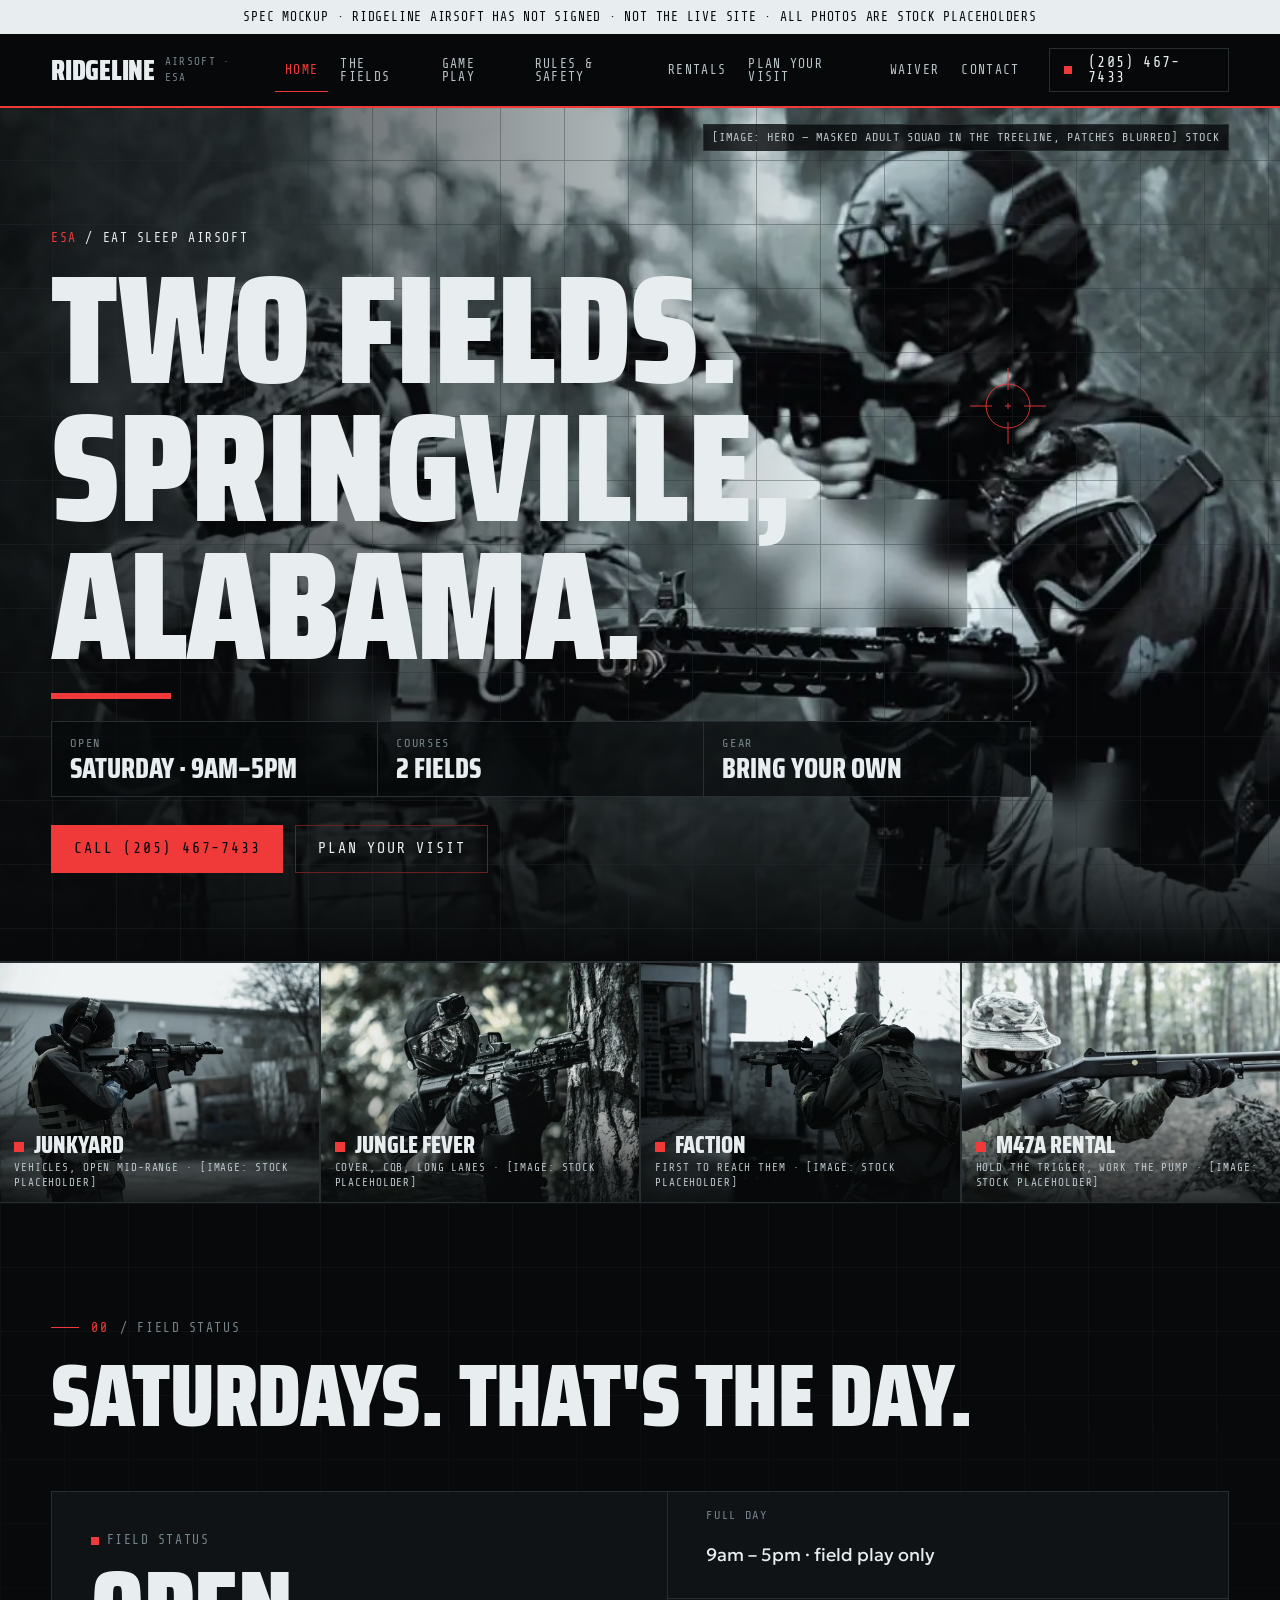
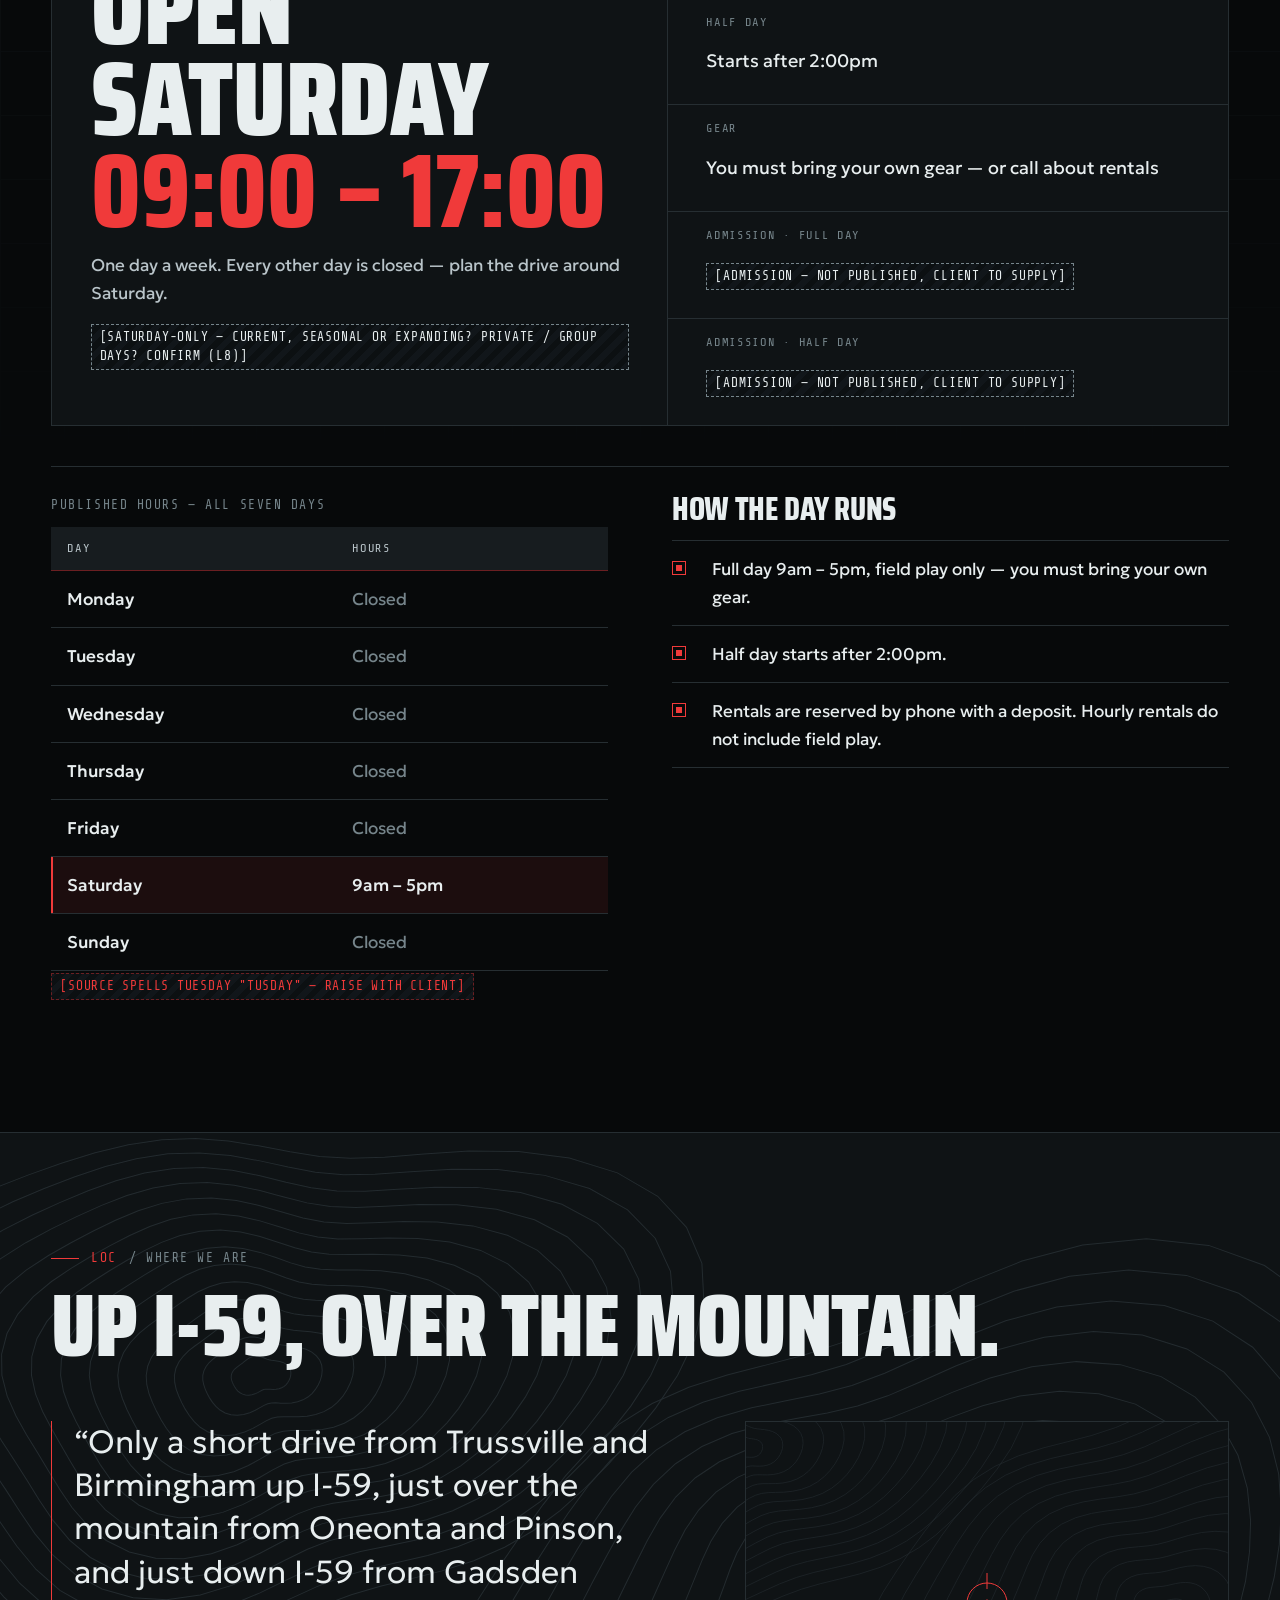
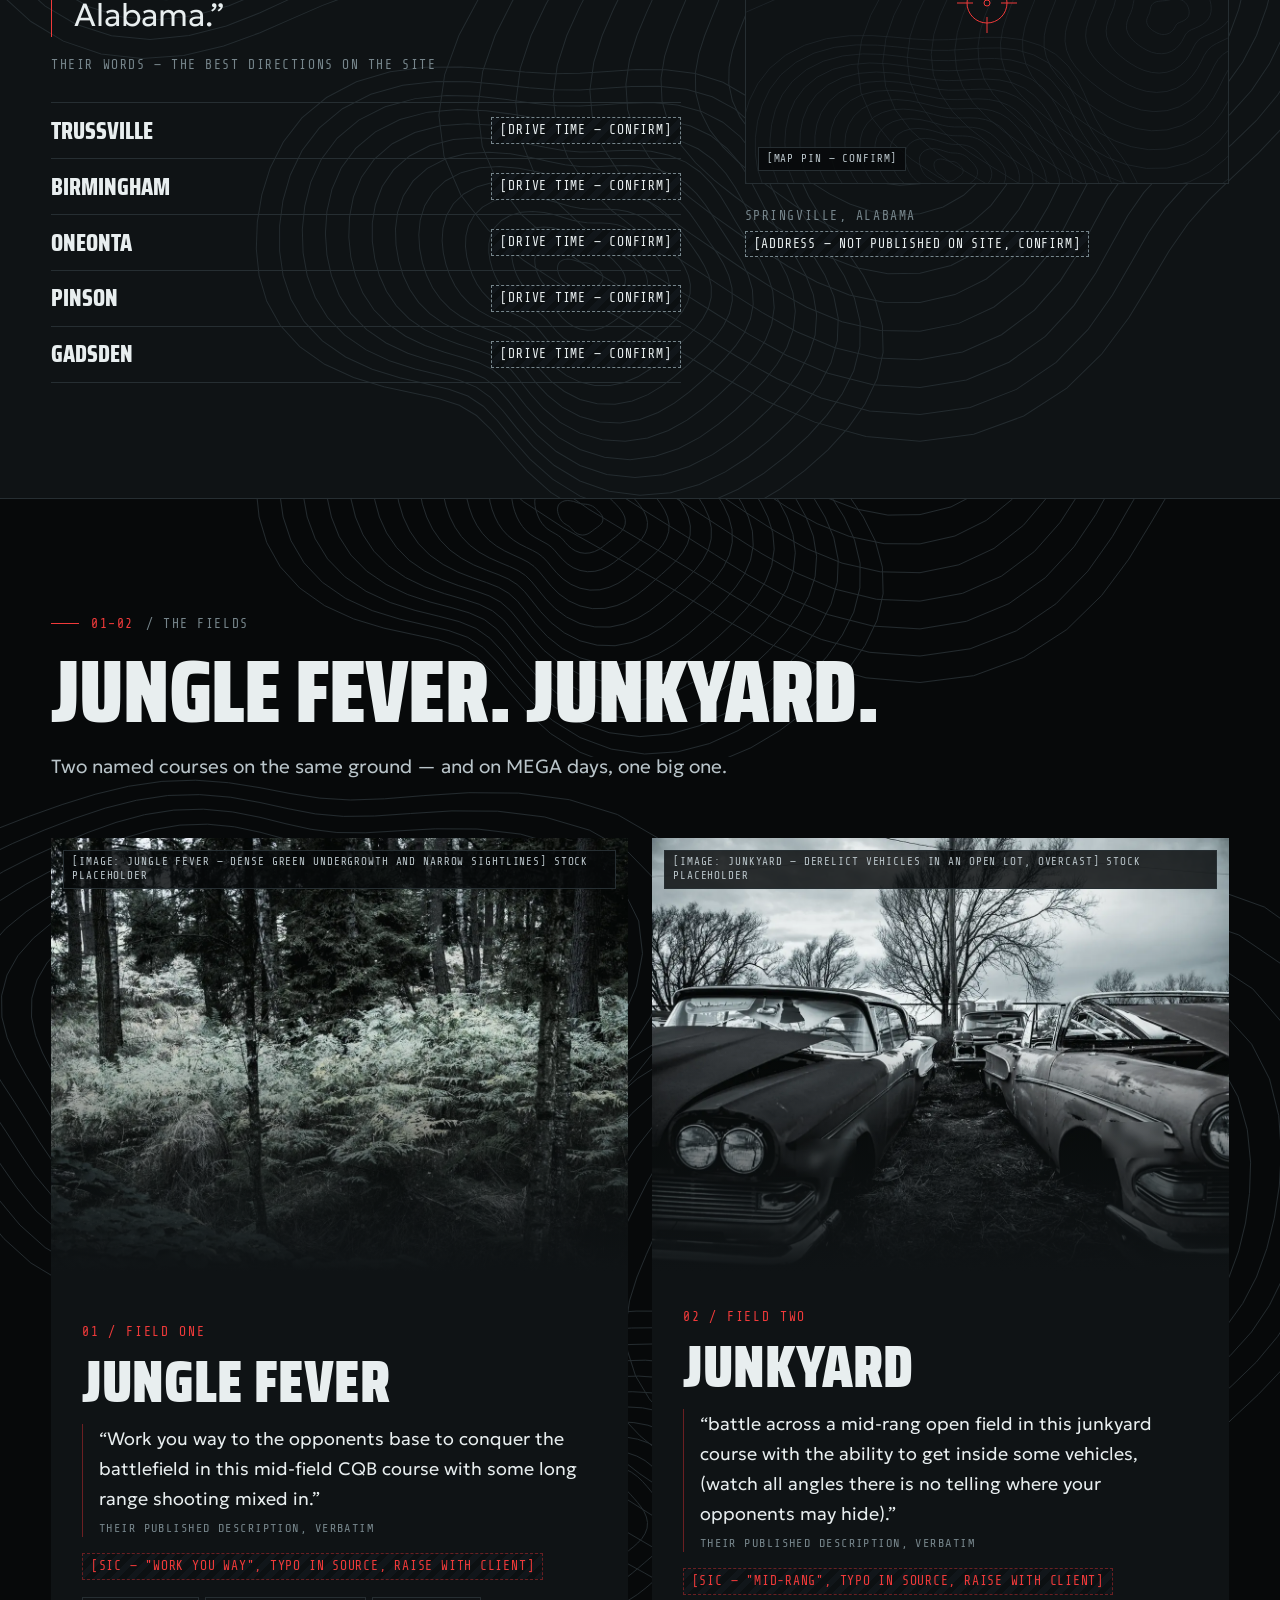
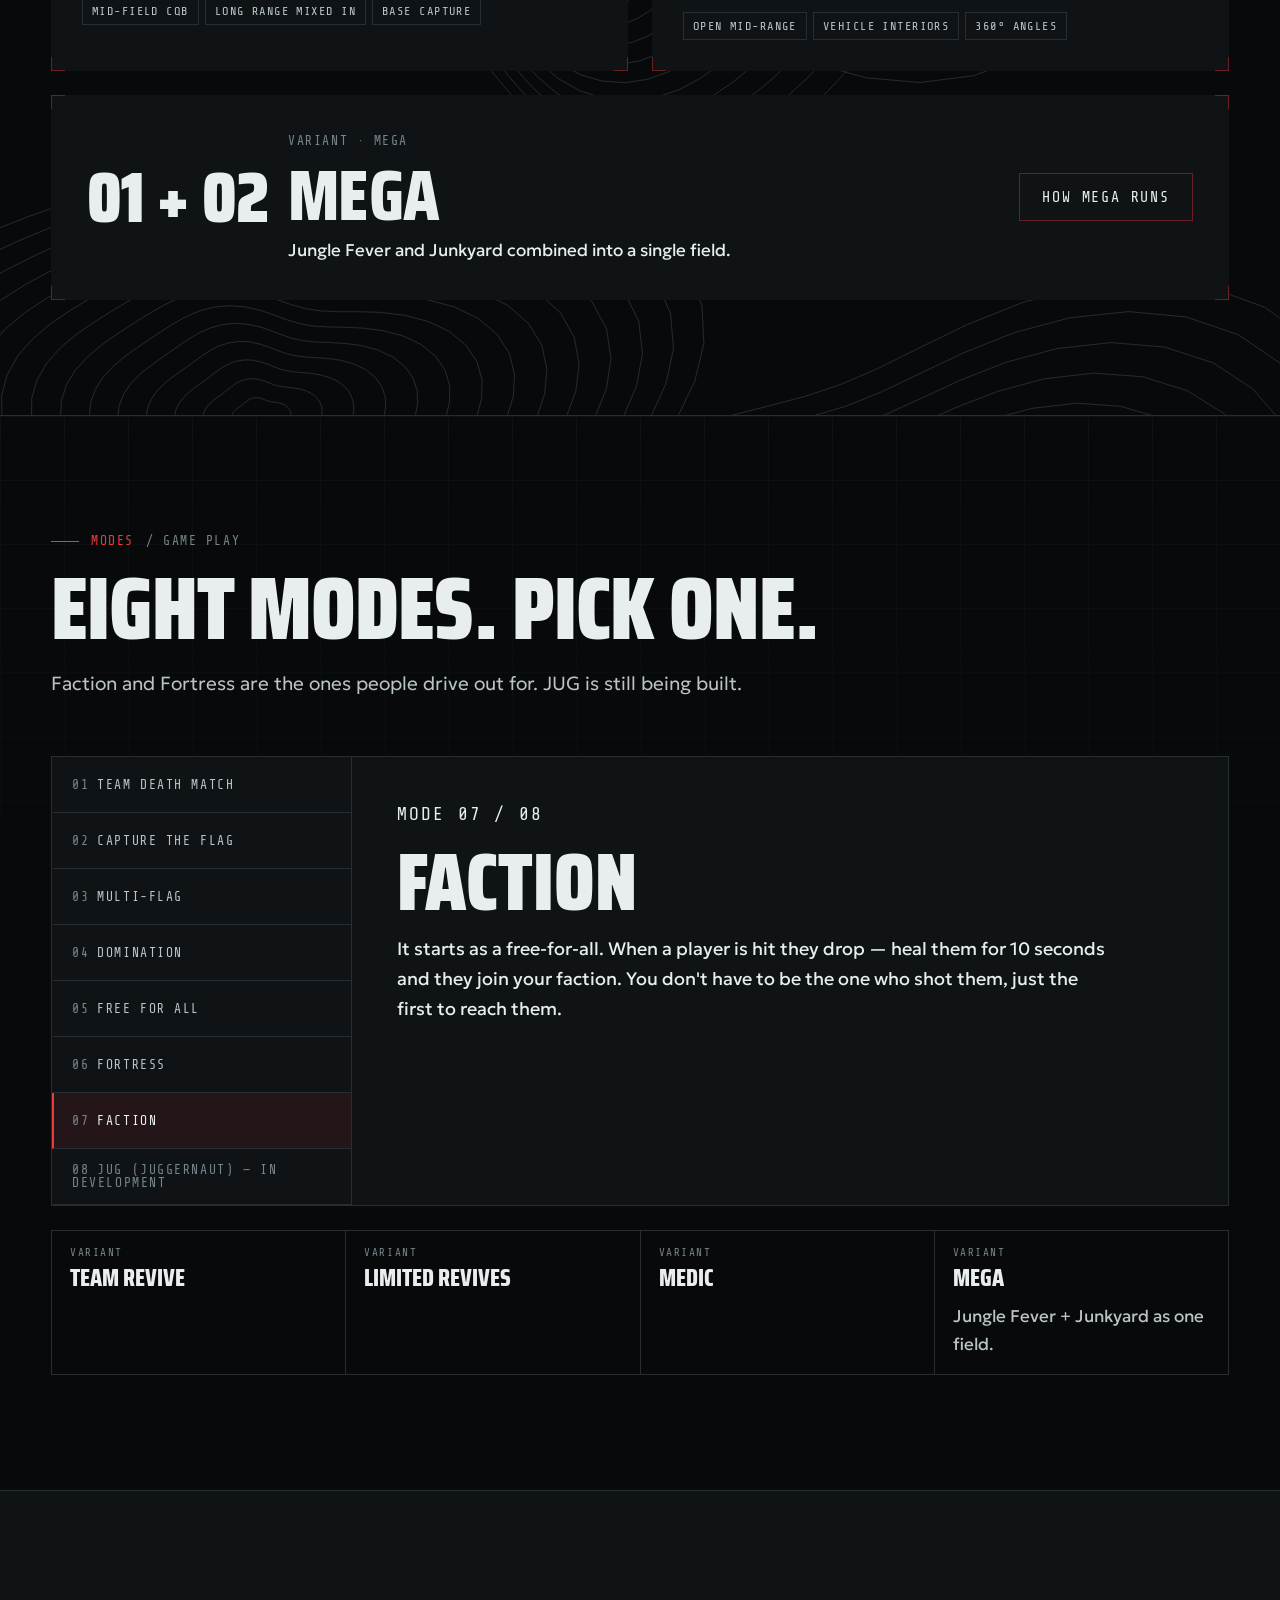
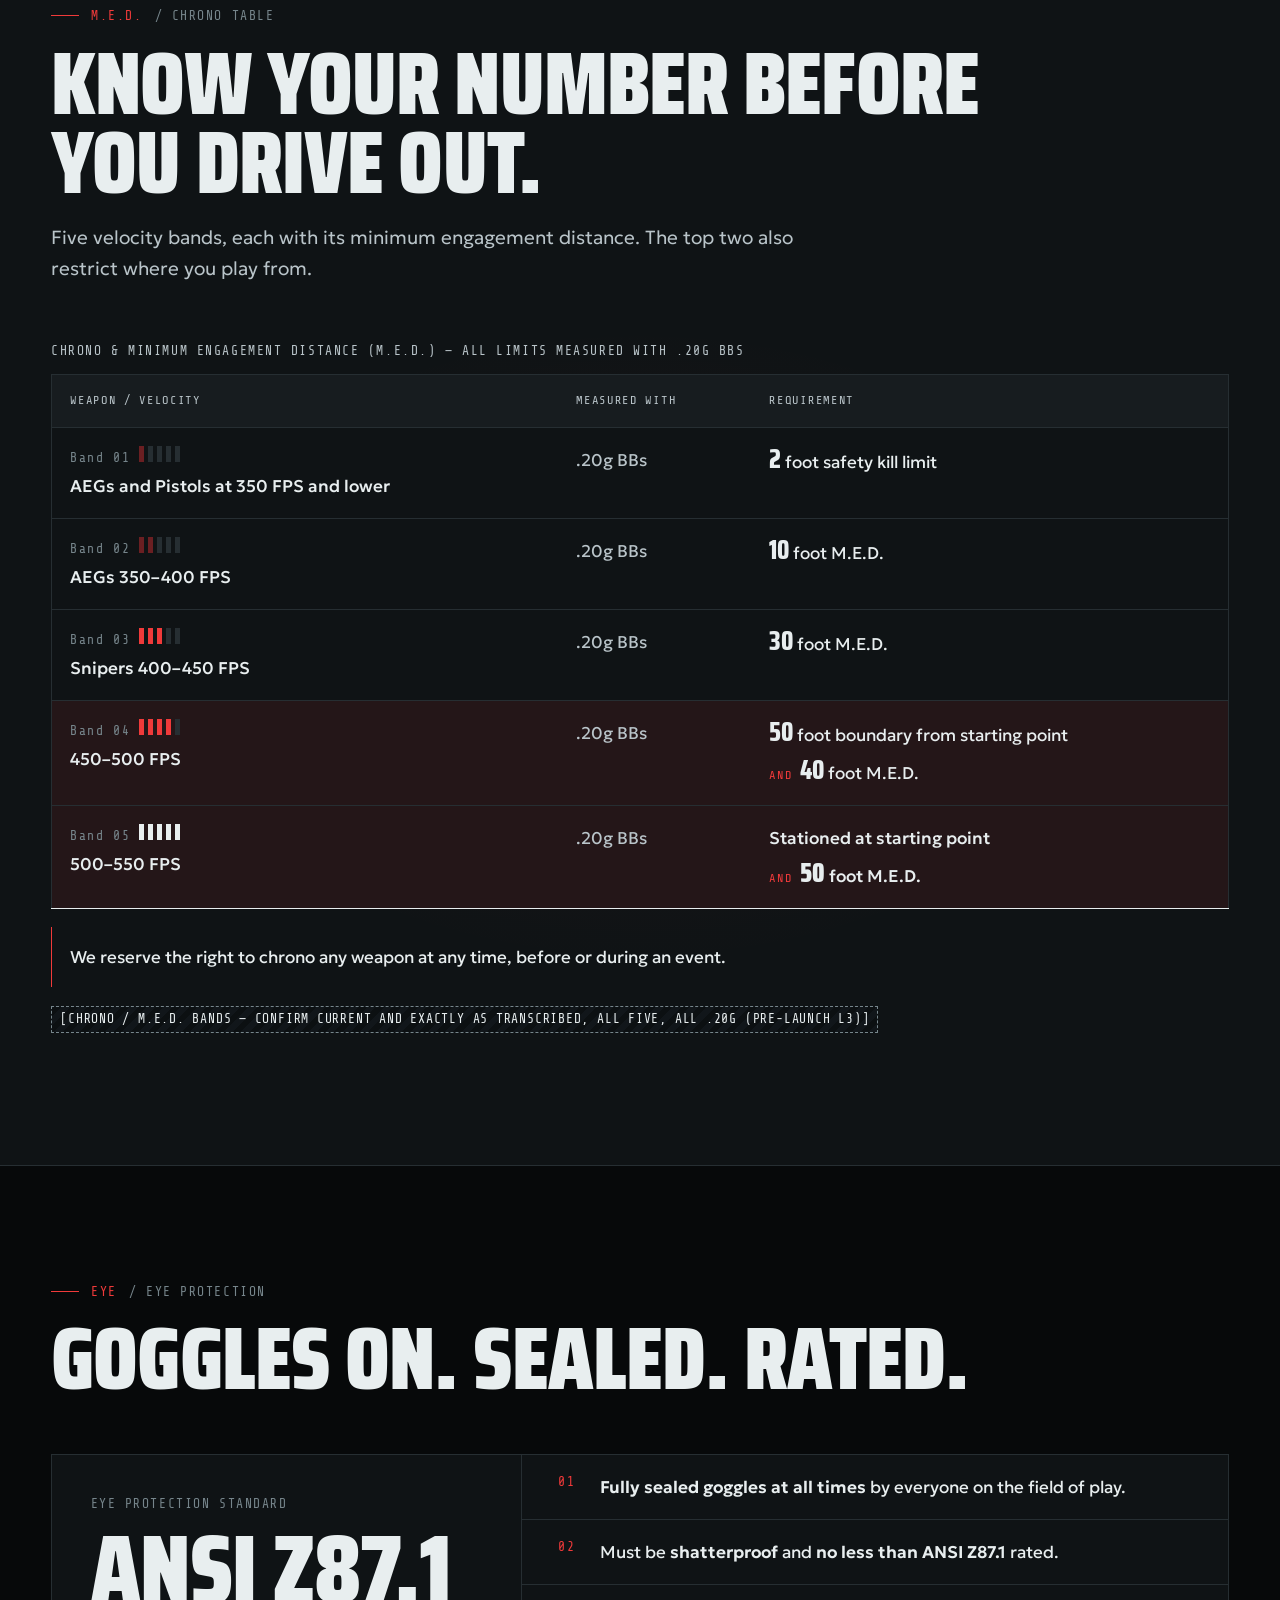
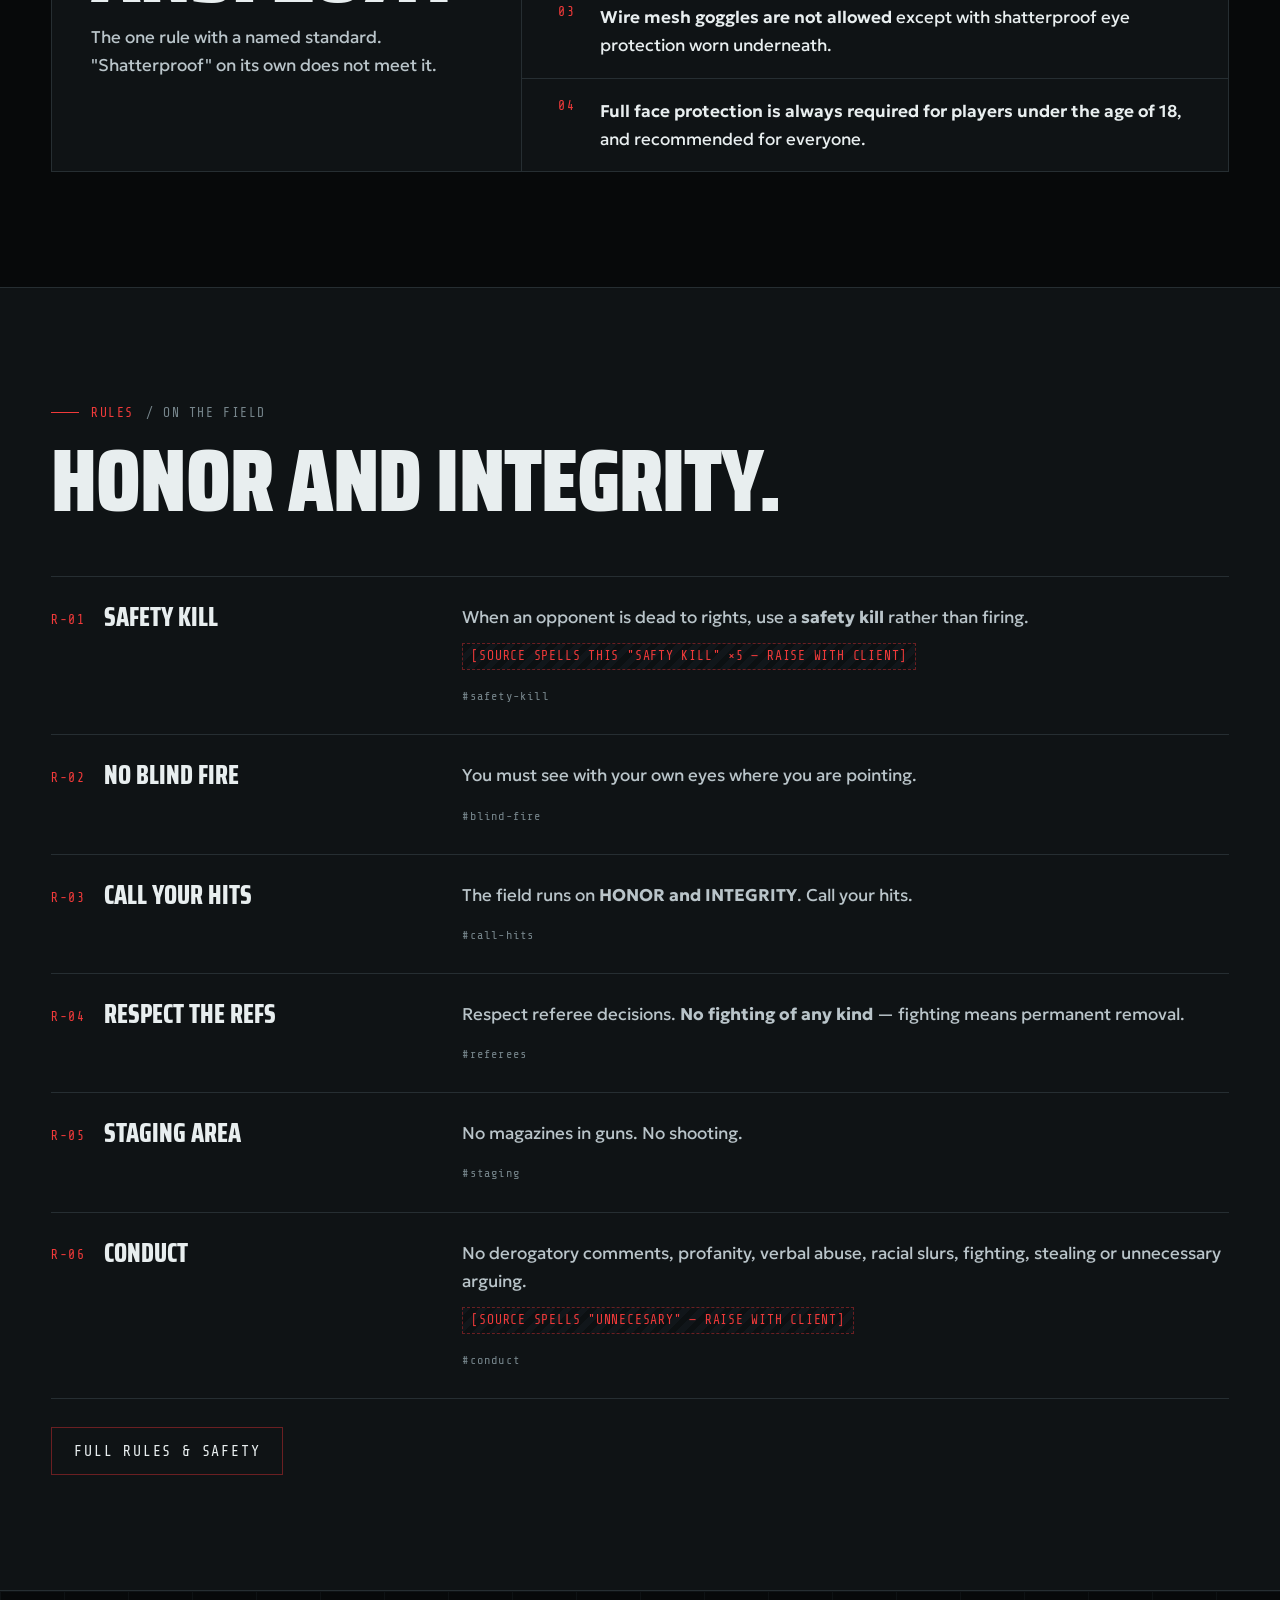
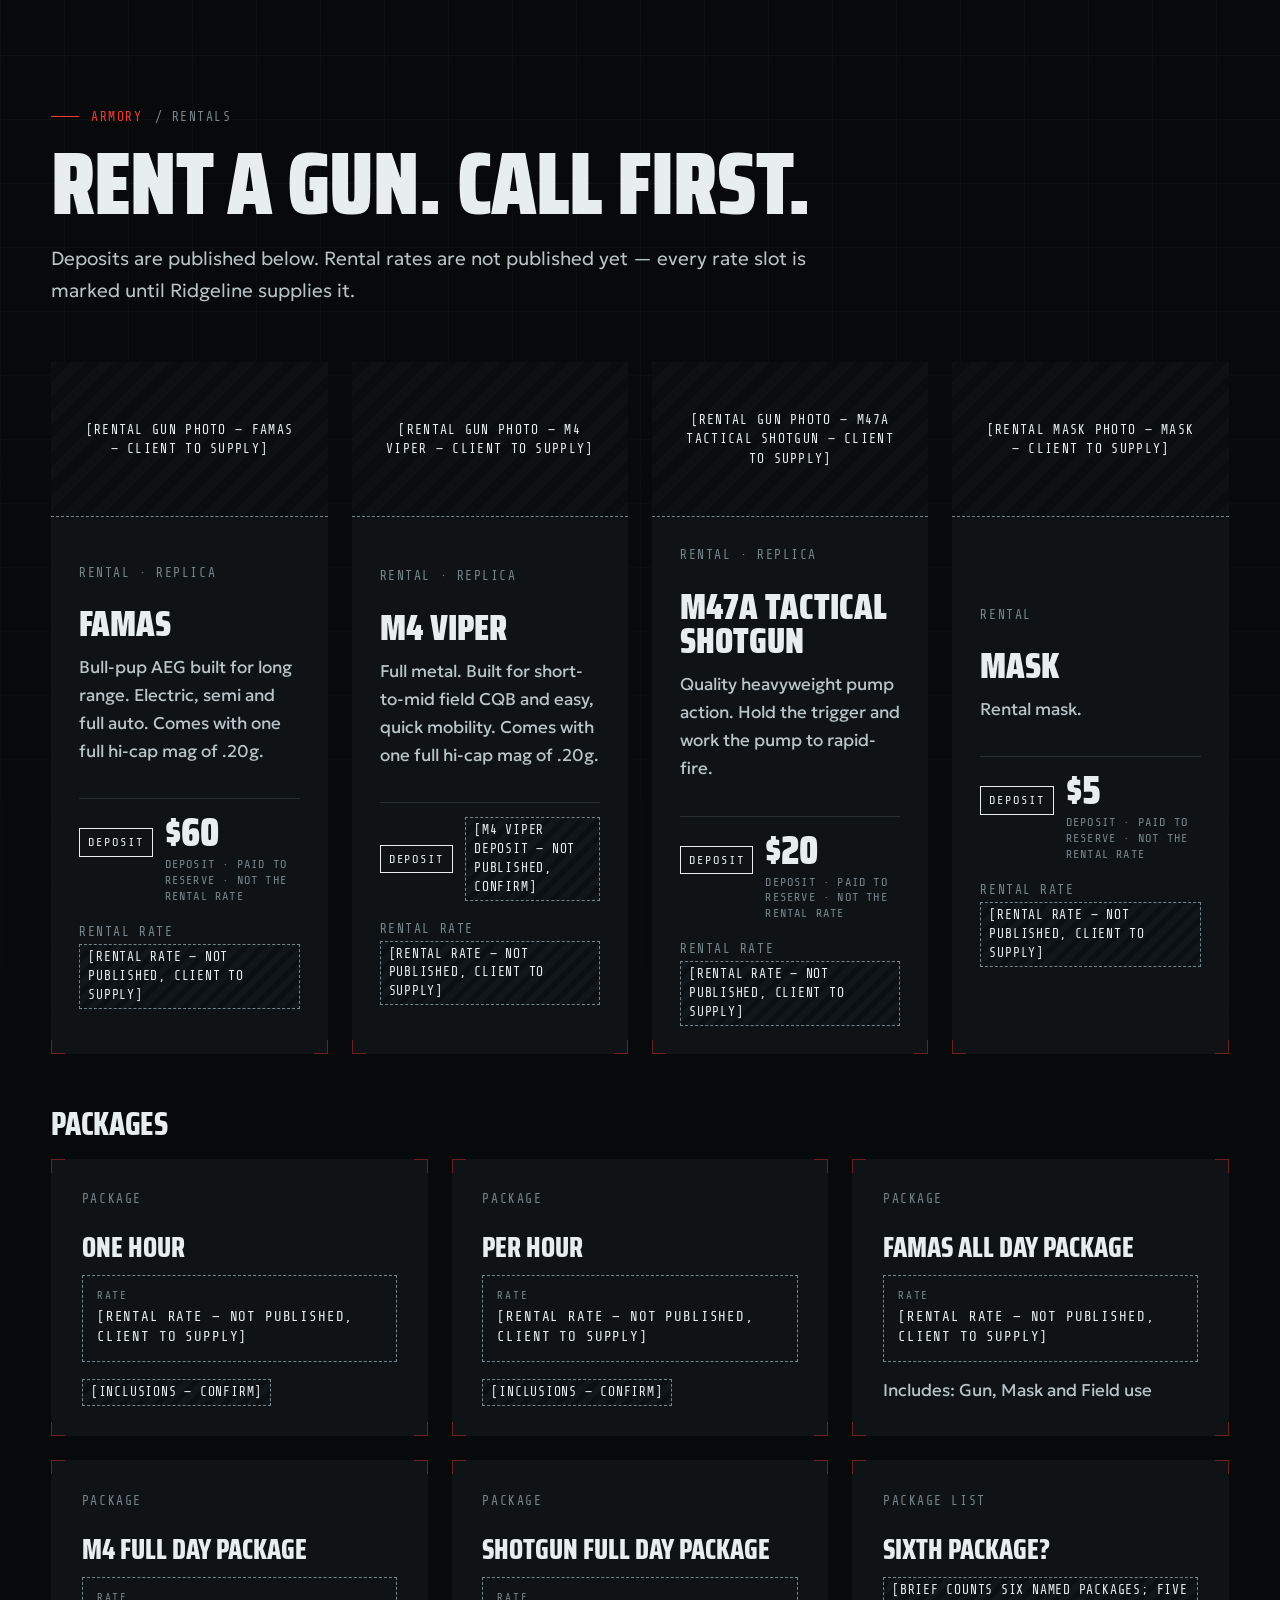
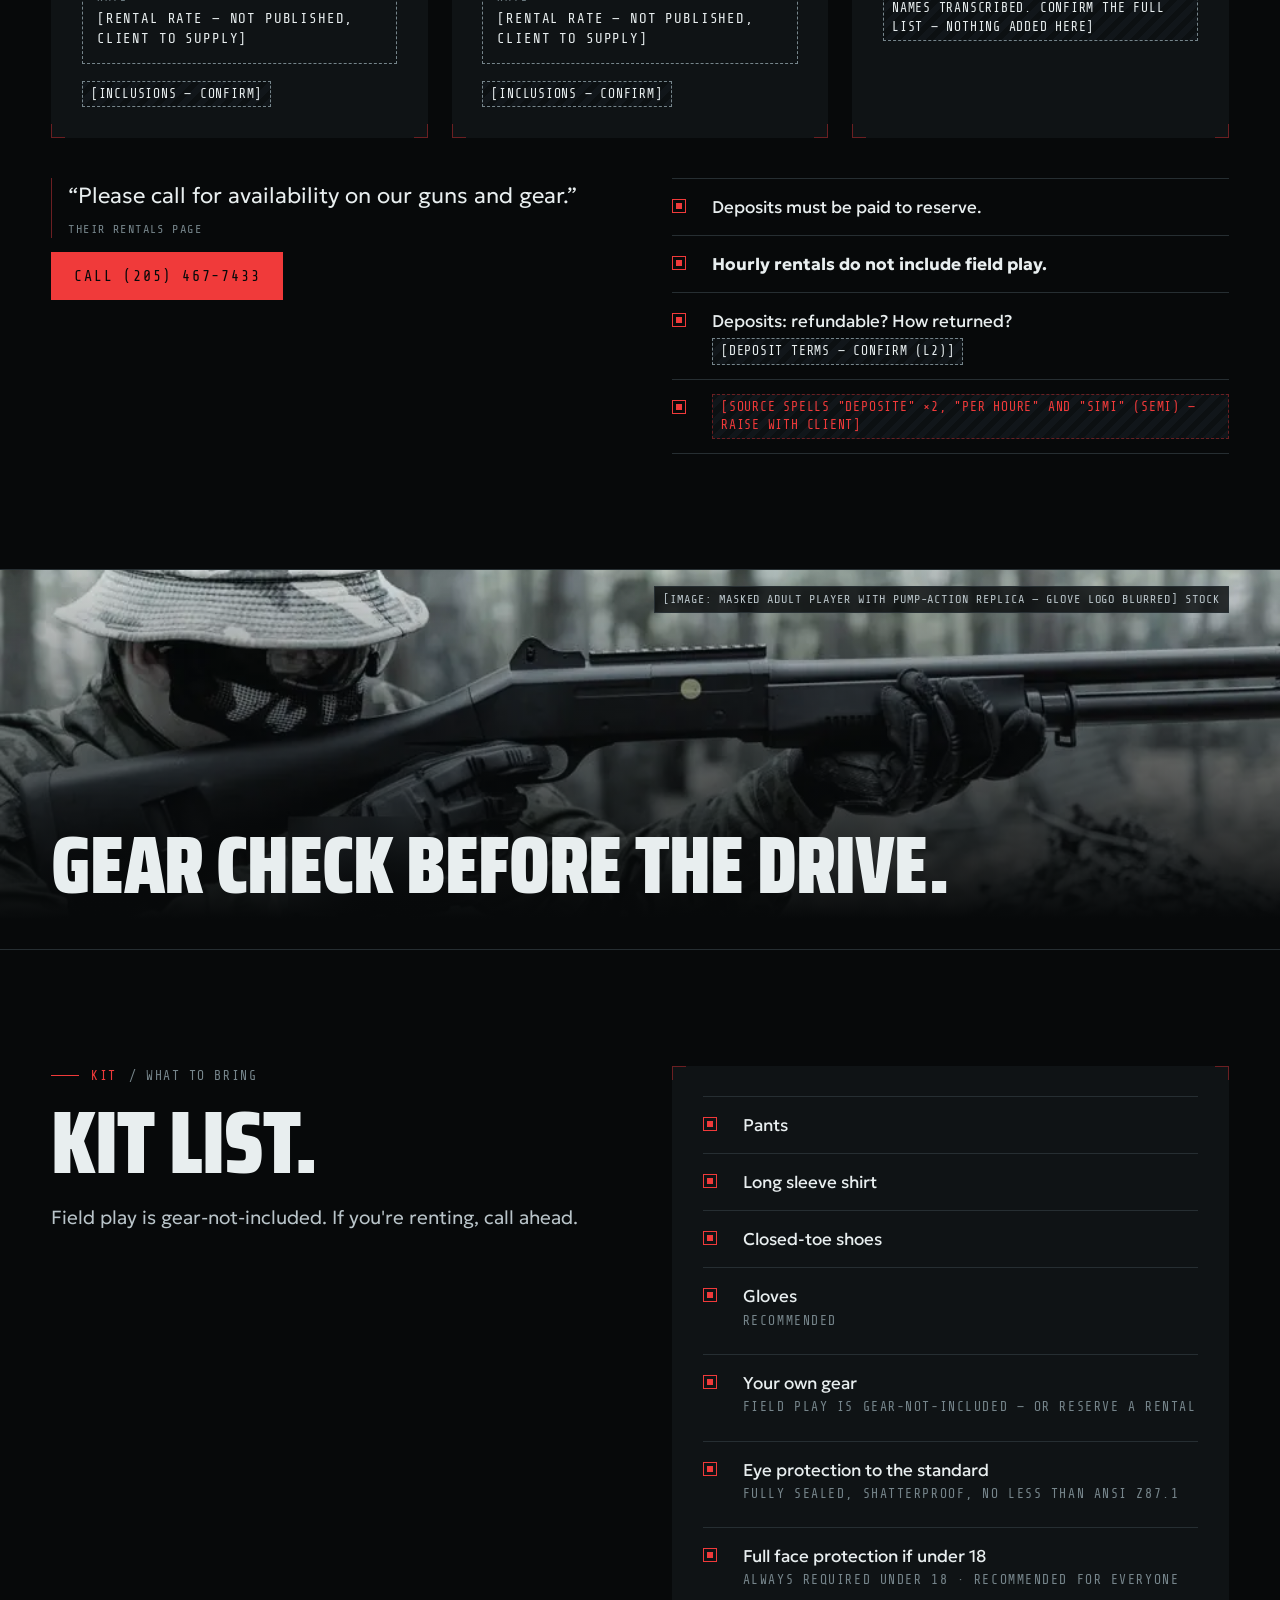
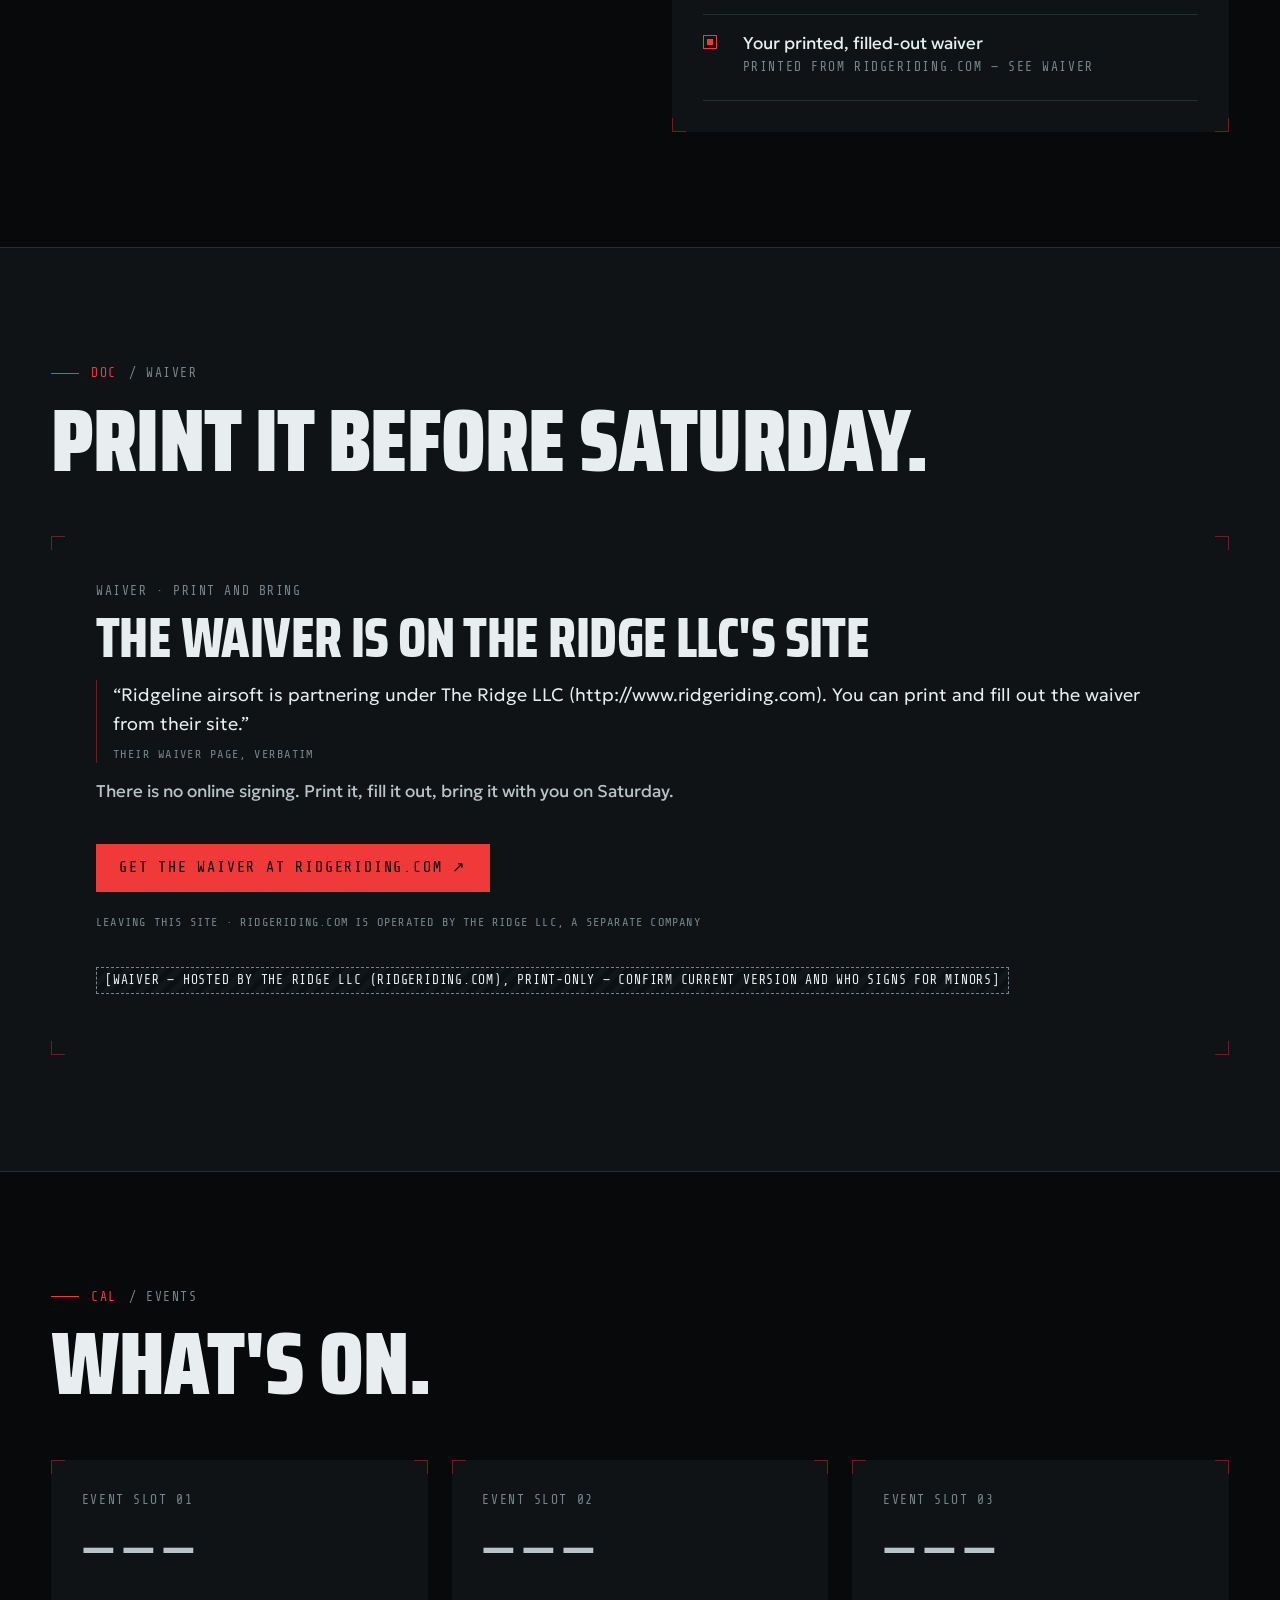
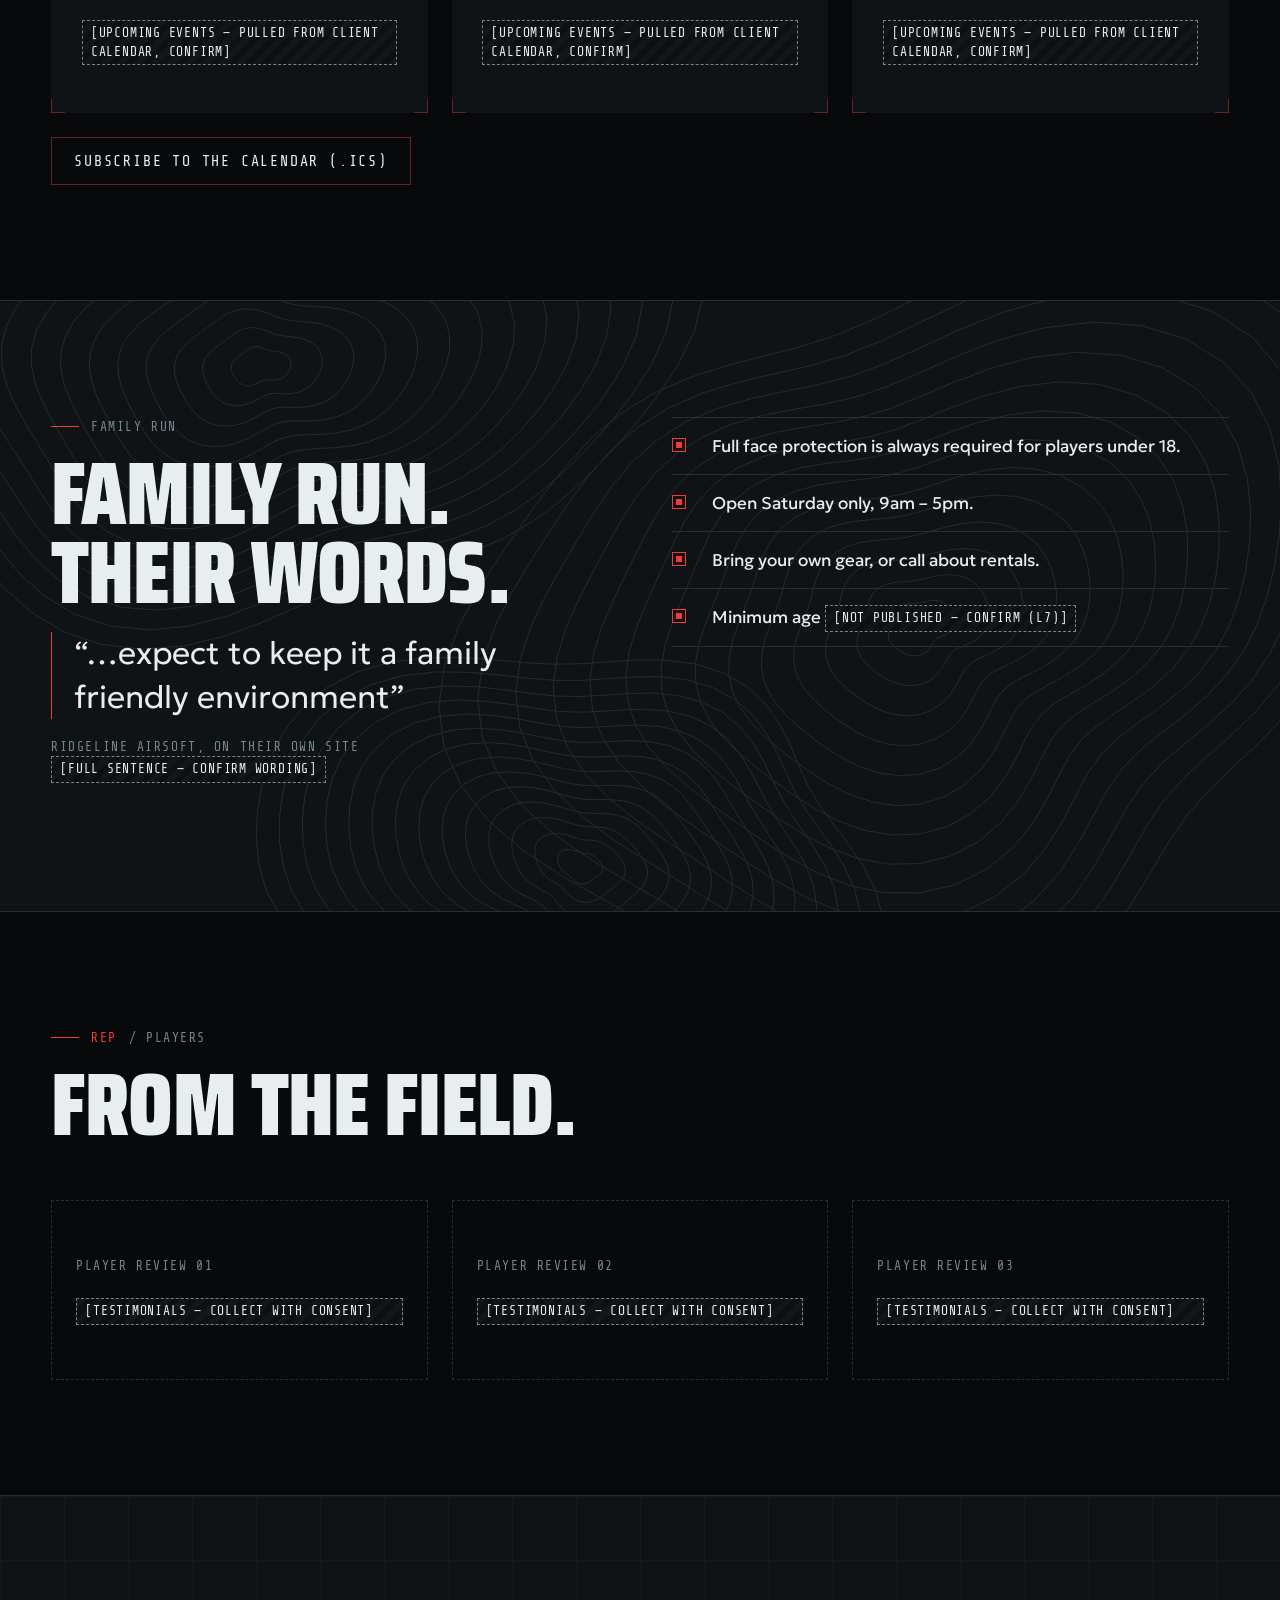
==== commit 5d58265f: "Update preview: red accents and airsoft photography Co-Authored-By: Claude Opus 5.5 <noreply@anthrop" ====
--- a/index.html
+++ b/index.html
@@ -31,12 +31,12 @@
 
 <section class="hero" aria-labelledby="hero-h">
   <picture>
-    <source media="(max-width: 699px)" srcset="assets/img/PLACEHOLDER-hero-ridgeline-mobile.webp" width="900" height="1200">
-    <img src="assets/img/PLACEHOLDER-hero-ridgeline.webp" alt="Forested ridgelines layered in low fog, graded cold and near-monochrome" width="1920" height="1080" fetchpriority="high">
+    <source media="(max-width: 699px)" srcset="assets/img/PLACEHOLDER-hero-squad-mobile.webp" width="900" height="1200">
+    <img src="assets/img/PLACEHOLDER-hero-squad.webp" alt="Five masked adult airsoft players kneeling and aiming replicas at the edge of a pine treeline" width="1920" height="1080" fetchpriority="high">
   </picture>
   <div class="grid-overlay" aria-hidden="true"></div>
   <svg class="reticle" viewBox="0 0 84 84" aria-hidden="true" fill="none" stroke="currentColor" stroke-width="1"><circle cx="42" cy="42" r="22"/><path d="M42 4v22M42 58v22M4 42h22M58 42h22"/><path d="M42 39v6M39 42h6"/></svg>
-  <span class="img-label">[IMAGE: hero — wooded ridgeline at low light, no people] stock</span>
+  <span class="img-label">[IMAGE: hero — masked adult squad in the treeline, patches blurred] stock</span>
   <div class="wrap hero-inner">
     <p class="mono tagline"><b>ESA</b> / Eat Sleep Airsoft</p>
     <h1 class="display" id="hero-h">Two fields. Springville, Alabama.</h1>
@@ -51,6 +51,7 @@
     </div>
   </div>
 </section>
+<div class="field-strip" aria-label="On the field"><figure><img src="assets/img/PLACEHOLDER-player-junkyard.webp" alt="Masked adult player aiming a replica rifle across a yard of derelict vehicles" width="1200" height="900" loading="lazy"><figcaption><span class="t">Junkyard</span><span class="s">Vehicles, open mid-range · [IMAGE: stock placeholder]</span></figcaption></figure><figure><img src="assets/img/PLACEHOLDER-player-treeline.webp" alt="Masked adult player aiming from behind a tree trunk" width="1200" height="900" loading="lazy"><figcaption><span class="t">Jungle Fever</span><span class="s">Cover, CQB, long lanes · [IMAGE: stock placeholder]</span></figcaption></figure><figure><img src="assets/img/PLACEHOLDER-player-cqb.webp" alt="Masked adult player in plate carrier moving along a concrete wall, rifle up" width="1200" height="900" loading="lazy"><figcaption><span class="t">Faction</span><span class="s">First to reach them · [IMAGE: stock placeholder]</span></figcaption></figure><figure><img src="assets/img/PLACEHOLDER-player-shotgun.webp" alt="Masked adult player aiming a pump-action replica shotgun in autumn woods" width="1200" height="900" loading="lazy"><figcaption><span class="t">M47A rental</span><span class="s">Hold the trigger, work the pump · [IMAGE: stock placeholder]</span></figcaption></figure></div>
 
 <section class="section section--grid" aria-labelledby="status-h">
   <div class="wrap">
--- a/styles.css
+++ b/styles.css
@@ -1,12 +1,13 @@
 /* ==========================================================================
    Ridgeline Airsoft — spec mockup
-   Register: cold tactical interface. Near-monochrome. Bone is the dominant
-   accent; glacier is the only chromatic signal. NO RED ANYWHERE — not in
-   errors, not in the chrono escalation (that belongs to another lead).
+   Register: cold tactical interface. Bone carries the type; SIGNAL RED is the
+   accent (Alex, 2026-10-08 — replaces the brief's glacier). #F03A3A, brighter
+   than Drop Zone's #C42727 so the two pitches don't read alike, and 5.1:1 on
+   ground so it is safe for small text.
    ========================================================================== */
 
 @property --arm { syntax: "<length>"; inherits: true; initial-value: 14px; }
-@property --bc  { syntax: "<color>";  inherits: true; initial-value: #3A5157; }
+@property --bc  { syntax: "<color>";  inherits: true; initial-value: #6B1F22; }
 
 :root {
   --ground: #07090A;
@@ -16,9 +17,9 @@
   --mono: #76858B;      /* 5.0:1 on ground — labels only, never on raised */
   --body: #B9C4C9;
   --bone: #E8EEEF;
-  --glacier: #8FB9C2;
-  --glacier-dim: #3A5157;
-  --glacier-wash: rgba(143, 185, 194, .08);
+  --signal: #F03A3A;
+  --signal-dim: #6B1F22;
+  --signal-wash: rgba(240, 58, 58, .09);
 
   --f-display: "Saira Condensed", "Arial Narrow", sans-serif;
   --f-body: "Geologica", system-ui, sans-serif;
@@ -40,9 +41,9 @@
 }
 @media (min-width: 900px) { body { padding-bottom: 0; } }
 img { max-width: 100%; height: auto; display: block; }
-a { color: var(--glacier); text-underline-offset: 3px; text-decoration-thickness: 1px; }
-a:hover { color: var(--bone); }
-:focus-visible { outline: 2px solid var(--glacier); outline-offset: 3px; }
+a { color: var(--bone); text-decoration-color: var(--signal); text-underline-offset: 3px; text-decoration-thickness: 1px; }
+a:hover { color: var(--signal); }
+:focus-visible { outline: 2px solid var(--signal); outline-offset: 3px; }
 h1, h2, h3, h4 { color: var(--bone); margin: 0 0 .5em; }
 p { margin: 0 0 1em; }
 .sr-only { position: absolute; width: 1px; height: 1px; overflow: hidden; clip: rect(0 0 0 0); white-space: nowrap; }
@@ -61,8 +62,8 @@
   color: var(--mono); font-size: .8125rem; line-height: 1.5;
 }
 .eyebrow { display: flex; align-items: center; gap: 12px; margin-bottom: 18px; }
-.eyebrow::before { content: ""; width: 28px; height: 1px; background: var(--glacier); flex: none; }
-.eyebrow b { color: var(--glacier); font-weight: 400; }
+.eyebrow::before { content: ""; width: 28px; height: 1px; background: var(--signal); flex: none; }
+.eyebrow b { color: var(--signal); font-weight: 400; }
 h2.display { font-size: clamp(2.6rem, 7vw, 5.5rem); margin-bottom: 20px; }
 h3.display { font-size: clamp(1.8rem, 3.6vw, 2.75rem); font-weight: 800; }
 .lede { font-size: 1.1875rem; font-weight: 300; color: var(--body); max-width: 62ch; }
@@ -75,7 +76,7 @@
   padding: 3px 8px; vertical-align: middle; max-width: 100%; overflow-wrap: anywhere;
 }
 .flag--block { display: block; padding: 12px 14px; margin: 12px 0; }
-.flag--sic { border-color: var(--glacier-dim); color: var(--glacier); }
+.flag--sic { border-color: var(--signal-dim); color: var(--signal); }
 .flag--note { color: var(--body); }
 .mock-ribbon {
   background: var(--bone); color: var(--ground); font: 400 .8125rem/1.4 var(--f-mono);
@@ -84,7 +85,7 @@
 
 /* ---------- Bracket corners (draw on) ---------- */
 .brk {
-  --arm: 14px; --bc: var(--glacier-dim);
+  --arm: 14px; --bc: var(--signal-dim);
   position: relative;
   background:
     linear-gradient(var(--bc), var(--bc)) top left / var(--arm) 1px no-repeat,
@@ -99,12 +100,12 @@
 }
 .brk.panel { background-color: var(--panel); }
 .js-motion .brk.rv:not(.is-in) { --arm: 0px; }
-a.brk:hover, .brk:hover, .brk:focus-within, .brk.is-active { --bc: var(--glacier); }
+a.brk:hover, .brk:hover, .brk:focus-within, .brk.is-active { --bc: var(--signal); }
 
 /* ---------- Header ---------- */
 .site-head {
   position: sticky; top: 0; z-index: 50; background: rgba(7, 9, 10, .92);
-  border-bottom: 1px solid var(--rule); backdrop-filter: blur(8px);
+  border-bottom: 2px solid var(--signal); backdrop-filter: blur(8px);
 }
 .site-head .wrap { display: flex; align-items: center; gap: 20px; height: var(--head-h); transition: height 220ms var(--ease); }
 .site-head.is-condensed .wrap { height: 56px; }
@@ -118,13 +119,13 @@
   font: 400 .8125rem/1 var(--f-mono); letter-spacing: .1em; text-transform: uppercase;
   color: var(--body); text-decoration: none; border-bottom: 1px solid transparent;
 }
-.nav a:hover { color: var(--bone); }
-.nav a[aria-current="page"] { color: var(--glacier); border-bottom-color: var(--glacier); }
+.nav a:hover { color: var(--signal); }
+.nav a[aria-current="page"] { color: var(--signal); border-bottom-color: var(--signal); }
 .head-call {
   display: none; font: 400 .9375rem/1 var(--f-mono); letter-spacing: .08em; color: var(--bone);
   text-decoration: none; border: 1px solid var(--rule); padding: 0 14px; min-height: 44px; align-items: center; gap: 8px;
 }
-.head-call:hover { border-color: var(--glacier); color: var(--bone); }
+.head-call:hover { border-color: var(--signal); color: var(--bone); }
 .menu-btn {
   margin-left: auto; min-height: 44px; min-width: 44px; padding: 0 12px; background: none;
   border: 1px solid var(--rule); color: var(--bone); font: 400 .8125rem/1 var(--f-mono);
@@ -149,17 +150,21 @@
   transition: background-color 120ms linear, color 120ms linear, border-color 120ms linear;
 }
 .btn--primary { background: var(--bone); color: var(--ground); }
-.btn--primary:hover { background: var(--glacier); border-color: var(--glacier); color: var(--ground); }
-.btn--ghost { background: transparent; color: var(--bone); border-color: var(--glacier-dim); }
-.btn--ghost:hover { border-color: var(--glacier); color: var(--bone); background: var(--glacier-wash); }
+.btn--primary { background: var(--signal); border-color: var(--signal); color: var(--ground); }
+.btn--primary:hover { background: var(--bone); border-color: var(--bone); color: var(--ground); }
+.btn--ghost { background: transparent; color: var(--bone); border-color: var(--signal-dim); }
+.btn--ghost:hover { border-color: var(--signal); color: var(--bone); background: var(--signal-wash); }
 .btn-row { display: flex; flex-wrap: wrap; gap: 12px; }
 
 /* ---------- Hero ---------- */
 .hero { position: relative; min-height: min(92vh, 900px); display: flex; align-items: flex-end; overflow: hidden; border-bottom: 1px solid var(--rule); }
+.hero picture img { object-position: 70% 30%; }
 .hero picture, .hero picture img { position: absolute; inset: 0; width: 100%; height: 100%; object-fit: cover; }
 .hero::before { /* scrim: ground -> transparent, 180deg family */
   content: ""; position: absolute; inset: 0; z-index: 1;
-  background: linear-gradient(0deg, var(--ground) 0%, rgba(7, 9, 10, .72) 42%, rgba(7, 9, 10, .15) 100%);
+  background:
+    linear-gradient(0deg, var(--ground) 0%, rgba(7, 9, 10, 0) 38%),
+    linear-gradient(90deg, rgba(7, 9, 10, .88) 0%, rgba(7, 9, 10, 0) 68%);
 }
 .grid-overlay {
   position: absolute; inset: -12px; z-index: 2; pointer-events: none; opacity: .35;
@@ -171,14 +176,16 @@
 .js-motion .hero .grid-overlay { animation: drift 40s linear infinite alternate; }
 @keyframes drift { to { transform: translate(12px, 12px); } }
 .hero-inner { position: relative; z-index: 3; padding-top: 120px; padding-bottom: clamp(40px, 7vw, 88px); width: 100%; }
+/* red slash under the hero headline */
+.hero h1::after { content: ""; display: block; width: 120px; height: 6px; background: var(--signal); margin-top: 18px; }
 .hero h1 { font-size: clamp(3.4rem, 12vw, 10rem); margin: 0 0 22px; max-width: 12ch; }
 .hero .tagline { color: var(--bone); }
-.hero .tagline b { color: var(--glacier); font-weight: 400; }
+.hero .tagline b { color: var(--signal); font-weight: 400; }
 .img-label {
   position: absolute; z-index: 3; right: var(--gutter); top: 16px; font: 400 .75rem/1.4 var(--f-mono);
   letter-spacing: .08em; text-transform: uppercase; color: var(--body); background: rgba(7, 9, 10, .8); padding: 4px 8px; border: 1px solid var(--rule);
 }
-.reticle { position: absolute; z-index: 3; width: 84px; height: 84px; right: 18%; top: 30%; color: var(--glacier); opacity: .9; pointer-events: none; }
+.reticle { position: absolute; z-index: 3; width: 84px; height: 84px; right: 18%; top: 30%; color: var(--signal); opacity: .9; pointer-events: none; }
 .js-motion .reticle { animation: settle 900ms var(--ease) both 200ms; }
 @keyframes settle { from { transform: translate(-26px, 18px) scale(1.25); opacity: 0; } to { transform: none; opacity: .9; } }
 @media (max-width: 699px) { .reticle { display: none; } }
@@ -234,7 +241,7 @@
 .status-main .open {
   font: 900 clamp(3rem, 9vw, 6.5rem)/.88 var(--f-display); text-transform: uppercase; color: var(--bone); margin: 8px 0 14px;
 }
-.status-main .open span { display: block; color: var(--glacier); font-weight: 800; }
+.status-main .open span { display: block; color: var(--signal); font-weight: 800; }
 .status-facts { list-style: none; margin: 0; padding: 0; display: grid; }
 .status-facts li { padding: 16px clamp(22px, 3vw, 40px); border-bottom: 1px solid var(--rule); display: grid; gap: 4px; }
 .status-facts li:last-child { border-bottom: 0; }
@@ -242,24 +249,24 @@
 .status-facts .v { color: var(--bone); font-size: 1.125rem; }
 @media (min-width: 960px) { .status { grid-template-columns: 1.1fr 1fr; } .status-main { border-bottom: 0; border-right: 1px solid var(--rule); } }
 
-.pulse-dot { display: inline-block; width: 8px; height: 8px; background: var(--glacier); margin-right: 8px; vertical-align: middle; }
+.pulse-dot { display: inline-block; width: 8px; height: 8px; background: var(--signal); margin-right: 8px; vertical-align: middle; }
 
 /* ---------- Data tables ---------- */
 .dtable { width: 100%; border-collapse: collapse; font-size: 1.0625rem; }
 .dtable caption { text-align: left; font: 400 .8125rem/1.5 var(--f-mono); letter-spacing: .12em; text-transform: uppercase; color: var(--mono); padding: 0 0 12px; }
 .dtable th, .dtable td { text-align: left; padding: 14px 16px; border-bottom: 1px solid var(--rule); vertical-align: top; }
-.dtable thead th { font: 400 .75rem/1.3 var(--f-mono); letter-spacing: .14em; text-transform: uppercase; color: var(--body); background: var(--panel-raised); border-bottom: 1px solid var(--glacier-dim); }
+.dtable thead th { font: 400 .75rem/1.3 var(--f-mono); letter-spacing: .14em; text-transform: uppercase; color: var(--body); background: var(--panel-raised); border-bottom: 1px solid var(--signal-dim); }
 .dtable tbody th { color: var(--bone); font-weight: 500; }
 .hours td.is-open { color: var(--bone); font-weight: 500; }
-.hours tr.is-open th, .hours tr.is-open td { background: var(--glacier-wash); color: var(--bone); }
-.hours tr.is-open th { box-shadow: inset 2px 0 0 var(--glacier); }
+.hours tr.is-open th, .hours tr.is-open td { background: var(--signal-wash); color: var(--bone); }
+.hours tr.is-open th { box-shadow: inset 2px 0 0 var(--signal); }
 .hours .closed { color: var(--mono); }
 
 /* ---------- Chrono / M.E.D. ladder ---------- */
 .chrono-wrap { position: relative; }
 .chrono-wrap::before { /* the one faint radial wash */
   content: ""; position: absolute; inset: -10% 0; z-index: 0; pointer-events: none;
-  background: radial-gradient(60% 55% at 50% 45%, var(--glacier-wash), transparent 70%);
+  background: radial-gradient(60% 55% at 50% 45%, rgba(240, 58, 58, .06), transparent 70%);
 }
 .chrono { position: relative; z-index: 1; width: 100%; border-collapse: collapse; background: var(--panel); border: 1px solid var(--rule); }
 .chrono caption { text-align: left; padding: 0 0 14px; font: 400 .8125rem/1.5 var(--f-mono); letter-spacing: .12em; text-transform: uppercase; color: var(--body); }
@@ -269,20 +276,20 @@
 .chrono .band-no { font: 400 .8125rem/1 var(--f-mono); letter-spacing: .12em; color: var(--mono); display: block; margin-bottom: 8px; }
 .chrono .cond { display: block; color: var(--bone); font-size: 1.0625rem; }
 .chrono .cond + .cond { margin-top: 8px; }
-.chrono .cond .and { font: 400 .75rem/1 var(--f-mono); letter-spacing: .14em; color: var(--glacier); margin-right: 8px; text-transform: uppercase; }
+.chrono .cond .and { font: 400 .75rem/1 var(--f-mono); letter-spacing: .14em; color: var(--signal); margin-right: 8px; text-transform: uppercase; }
 .chrono .dist { font: 800 1.625rem/1 var(--f-display); letter-spacing: 0; }
 .ticks { display: inline-flex; gap: 4px; }
 .ticks i { width: 5px; height: 16px; background: var(--rule); display: block; transition: background-color 120ms linear; }
-.band-1 .ticks i:nth-child(-n+1), .band-2 .ticks i:nth-child(-n+2) { background: var(--glacier-dim); }
-.band-3 .ticks i:nth-child(-n+3), .band-4 .ticks i:nth-child(-n+4) { background: var(--glacier); }
+.band-1 .ticks i:nth-child(-n+1), .band-2 .ticks i:nth-child(-n+2) { background: var(--signal-dim); }
+.band-3 .ticks i:nth-child(-n+3), .band-4 .ticks i:nth-child(-n+4) { background: var(--signal); }
 .band-5 .ticks i { background: var(--bone); }
-.band-4 th, .band-4 td { background: var(--glacier-wash); }
-.band-5 th, .band-5 td { border-top: 1px solid var(--bone); border-bottom: 1px solid var(--bone); background: var(--glacier-wash); }
+.band-4 th, .band-4 td { background: var(--signal-wash); }
+.band-5 th, .band-5 td { border-top: 1px solid var(--bone); border-bottom: 1px solid var(--bone); background: var(--signal-wash); }
 .band-5 tbody th, .band-5 th { font-weight: 500; }
 .band-5 .cond { font-weight: 500; }
 .band-5 .dist { font-weight: 900; }
 .js-motion .chrono.rv:not(.is-in) .ticks i { background: var(--rule) !important; }
-.chrono-note { margin-top: 18px; padding: 16px 18px; border-left: 1px solid var(--glacier); background: var(--panel); color: var(--bone); }
+.chrono-note { margin-top: 18px; padding: 16px 18px; border-left: 1px solid var(--signal); background: var(--panel); color: var(--bone); }
 @media (max-width: 759px) {
   .chrono thead { position: absolute; width: 1px; height: 1px; overflow: hidden; clip: rect(0 0 0 0); }
   .chrono, .chrono tbody, .chrono tr, .chrono th, .chrono td { display: block; width: 100%; }
@@ -305,7 +312,7 @@
 .eyepro ol { margin: 0; padding: 0; list-style: none; counter-reset: c; }
 .eyepro li { counter-increment: c; padding: 18px clamp(22px, 3vw, 36px) 18px calc(clamp(22px, 3vw, 36px) + 42px); border-bottom: 1px solid var(--rule); position: relative; color: var(--bone); }
 .eyepro li:last-child { border-bottom: 0; }
-.eyepro li::before { content: counter(c, decimal-leading-zero); position: absolute; left: clamp(22px, 3vw, 36px); top: 20px; font: 400 .8125rem/1 var(--f-mono); color: var(--glacier); letter-spacing: .1em; }
+.eyepro li::before { content: counter(c, decimal-leading-zero); position: absolute; left: clamp(22px, 3vw, 36px); top: 20px; font: 400 .8125rem/1 var(--f-mono); color: var(--signal); letter-spacing: .1em; }
 .eyepro strong { color: var(--bone); font-weight: 600; }
 @media (min-width: 960px) { .eyepro { grid-template-columns: .8fr 1.2fr; } .eyepro-std { border-bottom: 0; border-right: 1px solid var(--rule); } }
 
@@ -313,10 +320,10 @@
 .rules { list-style: none; margin: 0; padding: 0; counter-reset: r; display: grid; gap: 0; border-top: 1px solid var(--rule); }
 .rules > li { counter-increment: r; display: grid; gap: 6px 28px; padding: 26px 0; border-bottom: 1px solid var(--rule); }
 .rules h3 { font: 800 1.625rem/1.05 var(--f-display); text-transform: uppercase; margin: 0; }
-.rules h3::before { content: "R-" counter(r, decimal-leading-zero) " "; font: 400 .8125rem/1 var(--f-mono); color: var(--glacier); letter-spacing: .12em; vertical-align: middle; margin-right: 10px; }
+.rules h3::before { content: "R-" counter(r, decimal-leading-zero) " "; font: 400 .8125rem/1 var(--f-mono); color: var(--signal); letter-spacing: .12em; vertical-align: middle; margin-right: 10px; }
 .rules p { margin: 0 0 .6em; max-width: 68ch; }
 .rules a.anchor { font: 400 .75rem/1 var(--f-mono); color: var(--mono); text-decoration: none; letter-spacing: .1em; }
-.rules a.anchor:hover { color: var(--glacier); }
+.rules a.anchor:hover { color: var(--signal); }
 @media (min-width: 900px) { .rules > li { grid-template-columns: minmax(240px, 1fr) 2fr; } }
 
 /* ---------- Fields ---------- */
@@ -326,9 +333,9 @@
 .field-card figure::after { content: ""; position: absolute; inset: 0; background: linear-gradient(0deg, var(--panel) 0%, rgba(15, 19, 21, 0) 55%); }
 .field-card figcaption, .ph-cap { position: absolute; z-index: 1; left: 12px; top: 12px; font: 400 .6875rem/1.3 var(--f-mono); letter-spacing: .08em; text-transform: uppercase; color: var(--body); background: rgba(7, 9, 10, .82); padding: 4px 8px; border: 1px solid var(--rule); max-width: calc(100% - 24px); }
 .field-card .body { padding: clamp(20px, 2.4vw, 32px); position: relative; }
-.field-card .fno { font: 400 .8125rem/1 var(--f-mono); letter-spacing: .14em; color: var(--glacier); }
+.field-card .fno { font: 400 .8125rem/1 var(--f-mono); letter-spacing: .14em; color: var(--signal); }
 .field-card h3 { font: 900 clamp(2.4rem, 5vw, 3.75rem)/.9 var(--f-display); text-transform: uppercase; margin: 10px 0 16px; }
-.quote { margin: 0 0 14px; padding-left: 16px; border-left: 1px solid var(--glacier-dim); color: var(--bone); font-weight: 300; font-size: 1.125rem; }
+.quote { margin: 0 0 14px; padding-left: 16px; border-left: 1px solid var(--signal-dim); color: var(--bone); font-weight: 300; font-size: 1.125rem; }
 .quote cite { display: block; margin-top: 8px; font: 400 .75rem/1.3 var(--f-mono); letter-spacing: .12em; text-transform: uppercase; color: var(--mono); font-style: normal; }
 .tags { display: flex; flex-wrap: wrap; gap: 6px; list-style: none; margin: 14px 0 0; padding: 0; }
 .tags li { font: 400 .75rem/1 var(--f-mono); letter-spacing: .12em; text-transform: uppercase; color: var(--body); border: 1px solid var(--rule); padding: 7px 9px; }
@@ -352,7 +359,7 @@
   border-bottom: 2px solid transparent;
 }
 .sel-list button:hover { color: var(--bone); }
-.sel-list button[aria-selected="true"] { color: var(--bone); background: var(--glacier-wash); border-bottom-color: var(--glacier); }
+.sel-list button[aria-selected="true"] { color: var(--bone); background: var(--signal-wash); border-bottom-color: var(--signal); }
 .sel-list button.is-dev { color: var(--mono); }
 .sel-list button .n { color: var(--mono); margin-right: 8px; }
 .sel-panel { padding: clamp(22px, 3.5vw, 48px); display: grid; gap: 28px; }
@@ -368,13 +375,13 @@
   .selector { grid-template-columns: 300px 1fr; }
   .sel-list { flex-direction: column; border-bottom: 0; border-right: 1px solid var(--rule); overflow: visible; }
   .sel-list button { border-right: 0; border-bottom: 1px solid var(--rule); border-left: 2px solid transparent; min-height: 56px; }
-  .sel-list button[aria-selected="true"] { border-left-color: var(--glacier); border-bottom-color: var(--rule); }
+  .sel-list button[aria-selected="true"] { border-left-color: var(--signal); border-bottom-color: var(--rule); }
 }
 /* No-JS: every panel shows, stacked */
 html:not(.js) .sel-list { display: none; }
 html:not(.js) .sel-panel[hidden] { display: grid; border-top: 1px solid var(--rule); }
 
-.dev-badge { display: inline-block; font: 400 .75rem/1 var(--f-mono); letter-spacing: .14em; text-transform: uppercase; color: var(--bone); border: 1px dashed var(--glacier-dim); padding: 6px 8px; }
+.dev-badge { display: inline-block; font: 400 .75rem/1 var(--f-mono); letter-spacing: .14em; text-transform: uppercase; color: var(--bone); border: 1px dashed var(--signal-dim); padding: 6px 8px; }
 .variants { display: grid; grid-template-columns: repeat(auto-fit, minmax(150px, 1fr)); gap: 1px; background: var(--rule); list-style: none; padding: 0; margin: 24px 0 0; border: 1px solid var(--rule); }
 .variants li { padding: 16px 18px; background: var(--ground); }
 .variants .k { font: 400 .6875rem/1 var(--f-mono); letter-spacing: .14em; color: var(--mono); display: block; margin-bottom: 8px; text-transform: uppercase; }
@@ -398,7 +405,7 @@
 
 .checklist { list-style: none; margin: 0; padding: 0; display: grid; gap: 0; border-top: 1px solid var(--rule); }
 .checklist li { display: grid; grid-template-columns: 28px 1fr; gap: 12px; padding: 14px 0; border-bottom: 1px solid var(--rule); color: var(--bone); }
-.checklist li::before { content: ""; width: 14px; height: 14px; border: 1px solid var(--glacier); margin-top: 6px; background: linear-gradient(var(--glacier), var(--glacier)) center / 6px 6px no-repeat; }
+.checklist li::before { content: ""; width: 14px; height: 14px; border: 1px solid var(--signal); margin-top: 6px; background: linear-gradient(var(--signal), var(--signal)) center / 6px 6px no-repeat; }
 .checklist .mono { display: block; }
 
 /* ---------- Photo band ---------- */
@@ -411,9 +418,9 @@
 .loc-list { list-style: none; padding: 0; margin: 0; border-top: 1px solid var(--rule); }
 .loc-list li { display: flex; flex-wrap: wrap; justify-content: space-between; gap: 6px 16px; padding: 14px 0; border-bottom: 1px solid var(--rule); align-items: center; }
 .loc-list .town { font: 800 1.5rem/1 var(--f-display); text-transform: uppercase; color: var(--bone); }
-.big-quote { font: 300 clamp(1.4rem, 2.6vw, 2rem)/1.35 var(--f-body); color: var(--bone); margin: 0 0 18px; padding: 0 0 0 22px; border-left: 1px solid var(--glacier); }
+.big-quote { font: 300 clamp(1.4rem, 2.6vw, 2rem)/1.35 var(--f-body); color: var(--bone); margin: 0 0 18px; padding: 0 0 0 22px; border-left: 1px solid var(--signal); }
 .map-frame { aspect-ratio: 4 / 3; border: 1px solid var(--rule); background: var(--panel) url("assets/topo.svg") center / 900px auto; display: grid; place-items: center; position: relative; }
-.map-frame .pin { width: 64px; height: 64px; color: var(--glacier); }
+.map-frame .pin { width: 64px; height: 64px; color: var(--signal); }
 
 /* ---------- Events ---------- */
 .event-card { display: grid; gap: 10px; align-content: start; min-height: 220px; background-color: var(--panel); }
@@ -432,15 +439,15 @@
   font: 400 1rem/1.4 var(--f-body); border-radius: 0;
 }
 .form textarea { min-height: 140px; resize: vertical; }
-.form input:focus, .form select:focus, .form textarea:focus { outline: 2px solid var(--glacier); outline-offset: 0; border-color: var(--glacier); }
+.form input:focus, .form select:focus, .form textarea:focus { outline: 2px solid var(--signal); outline-offset: 0; border-color: var(--signal); }
 .form input[aria-invalid="true"], .form select[aria-invalid="true"] { border: 1px solid var(--bone); box-shadow: inset 3px 0 0 var(--bone); }
 .form .err { font: 400 .8125rem/1.4 var(--f-mono); color: var(--bone); letter-spacing: .06em; margin-top: 6px; }
-.form .err::before { content: "▲ "; color: var(--glacier); }
+.form .err::before { content: "▲ "; color: var(--signal); }
 .form fieldset { border: 0; padding: 0; margin: 0; }
 .checks { display: flex; flex-wrap: wrap; gap: 10px; }
 .checks label { display: inline-flex; align-items: center; gap: 10px; min-height: 44px; padding: 0 14px; border: 1px solid var(--rule); text-transform: uppercase; color: var(--bone); margin: 0; cursor: pointer; }
-.checks input { width: 18px; min-height: 18px; height: 18px; accent-color: var(--glacier); }
-.form-status { font: 400 .875rem/1.5 var(--f-mono); color: var(--bone); border: 1px solid var(--glacier-dim); padding: 12px 14px; }
+.checks input { width: 18px; min-height: 18px; height: 18px; accent-color: var(--signal); }
+.form-status { font: 400 .875rem/1.5 var(--f-mono); color: var(--bone); border: 1px solid var(--signal-dim); padding: 12px 14px; }
 .form-status[hidden] { display: none; }
 
 /* ---------- Waiver ---------- */
@@ -456,14 +463,14 @@
 .site-foot h2 { font: 400 .75rem/1.3 var(--f-mono); letter-spacing: .16em; text-transform: uppercase; color: var(--mono); margin: 0 0 14px; }
 .site-foot ul { list-style: none; padding: 0; margin: 0; }
 .site-foot li a { display: inline-flex; min-height: 36px; align-items: center; color: var(--body); text-decoration: none; }
-.site-foot li a:hover { color: var(--bone); }
+.site-foot li a:hover { color: var(--signal); }
 .foot-base { margin-top: 40px; padding-top: 20px; border-top: 1px solid var(--rule); font-size: .9375rem; color: var(--mono); display: grid; gap: 10px; }
 .foot-base p { margin: 0; color: #8D9A9F; }
 
 /* ---------- Mobile action bar ---------- */
 .action-bar { position: fixed; z-index: 60; left: 0; right: 0; bottom: 0; display: grid; grid-template-columns: minmax(0,1fr) minmax(0,1fr); border-top: 1px solid var(--rule); background: var(--ground); }
 .action-bar a { min-height: 60px; display: flex; align-items: center; justify-content: center; gap: 8px; font: 400 .875rem/1 var(--f-mono); letter-spacing: .14em; text-transform: uppercase; text-decoration: none; }
-.action-bar a:first-child { background: var(--bone); color: var(--ground); }
+.action-bar a:first-child { background: var(--signal); color: var(--ground); }
 .action-bar a:last-child { color: var(--bone); border-left: 1px solid var(--rule); }
 @media (min-width: 900px) { .action-bar { display: none; } }
 
@@ -482,3 +489,20 @@
 @media (prefers-reduced-motion: reduce) {
   *, *::before, *::after { animation: none !important; transition: none !important; scroll-behavior: auto !important; }
 }
+
+/* ---------- On the field: player photo strip ---------- */
+.field-strip { display: grid; gap: 2px; background: var(--rule); border-top: 1px solid var(--rule); border-bottom: 1px solid var(--rule); }
+.field-strip figure { margin: 0; position: relative; aspect-ratio: 4 / 3; overflow: hidden; background: var(--ground); }
+.field-strip img { width: 100%; height: 100%; object-fit: cover; transition: transform 320ms var(--ease); }
+.field-strip figure:hover img { transform: scale(1.03); }
+.field-strip figure::after { content: ""; position: absolute; inset: 0; background: linear-gradient(0deg, rgba(7, 9, 10, .85) 0%, rgba(7, 9, 10, 0) 55%); }
+.field-strip figcaption { position: absolute; z-index: 1; left: 14px; bottom: 12px; right: 14px; display: grid; gap: 4px; }
+.field-strip .t { font: 800 1.5rem/1 var(--f-display); text-transform: uppercase; color: var(--bone); }
+.field-strip .t::before { content: ""; display: inline-block; width: 10px; height: 10px; background: var(--signal); margin-right: 10px; vertical-align: middle; }
+.field-strip .s { font: 400 .6875rem/1.3 var(--f-mono); letter-spacing: .08em; text-transform: uppercase; color: var(--body); }
+@media (min-width: 700px) { .field-strip { grid-template-columns: repeat(2, minmax(0, 1fr)); } }
+@media (min-width: 1100px) { .field-strip { grid-template-columns: repeat(4, minmax(0, 1fr)); } }
+@media (max-width: 699px) {
+  .hero::before { background: linear-gradient(0deg, var(--ground) 0%, rgba(7, 9, 10, .7) 45%, rgba(7, 9, 10, .1) 100%); }
+  .hero picture img { object-position: 50% 20%; }
+}
